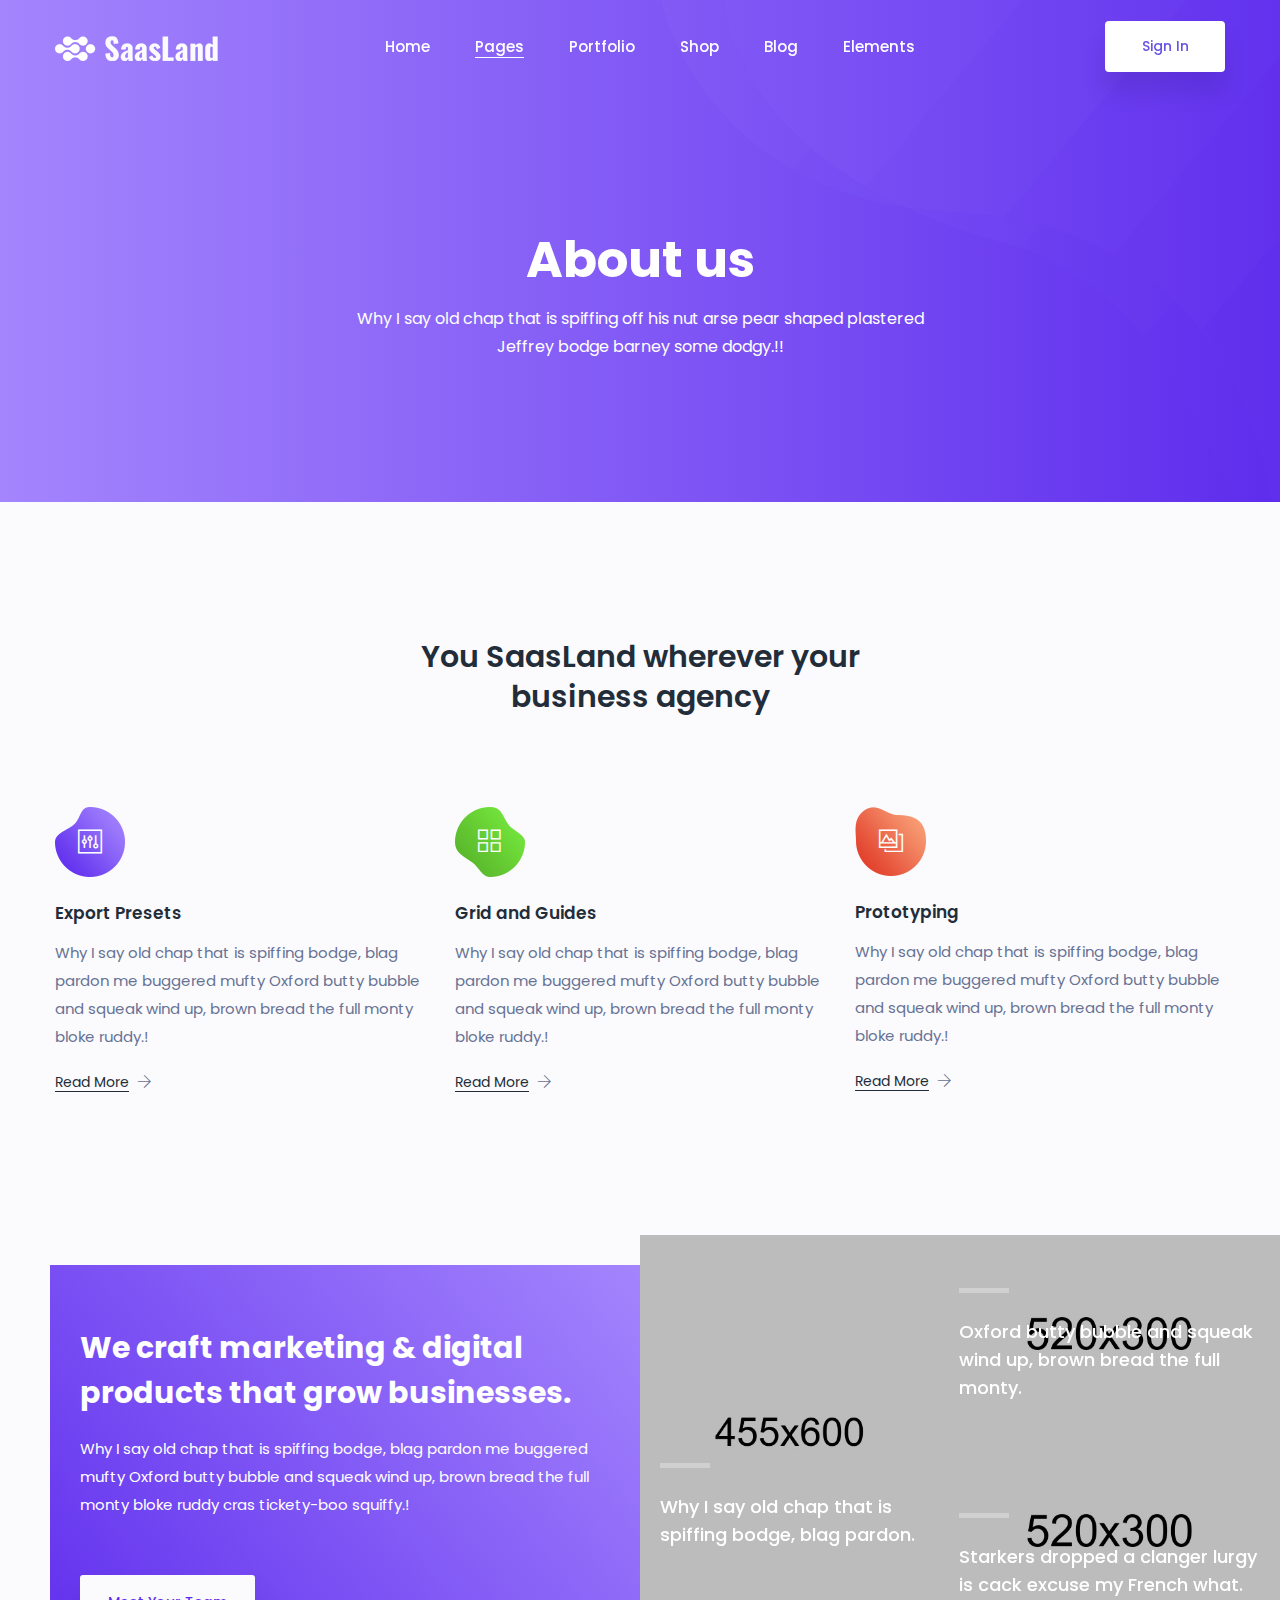
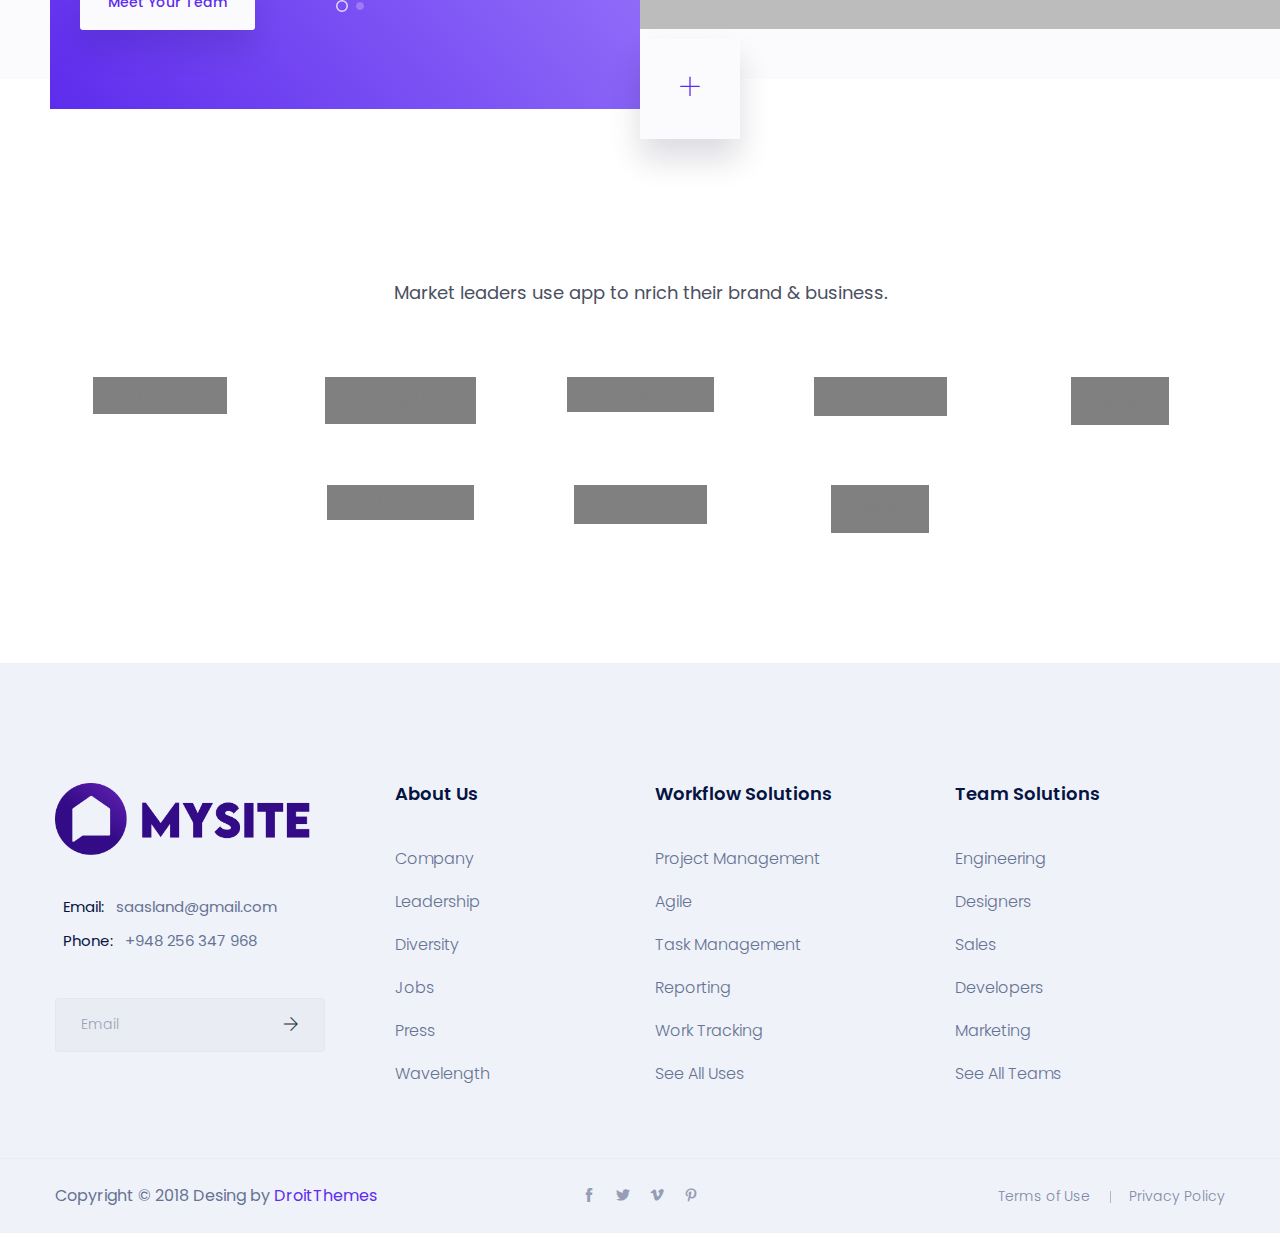
==== about.html @ 1654a7b7 "first commit" ====
<!doctype html>
<html lang="en">

<head>
    <!-- Required meta tags -->
    <meta charset="utf-8">
    <meta name="viewport" content="width=device-width, initial-scale=1, shrink-to-fit=no">
    <link rel="shortcut icon" href="img/favicon.png" type="image/x-icon">
    <title>Saasland</title>
    <!-- Bootstrap CSS -->
    <link rel="stylesheet" href="css/bootstrap.min.css">
    <!--icon font css-->
    <link rel="stylesheet" href="vendors/themify-icon/themify-icons.css">
    <link rel="stylesheet" href="vendors/font-awesome/css/all.css">
    <link rel="stylesheet" href="vendors/flaticon/flaticon.css">
    <link rel="stylesheet" href="vendors/animation/animate.css">
    <link rel="stylesheet" href="vendors/owl-carousel/assets/owl.carousel.min.css">
    <link rel="stylesheet" href="vendors/animation/animate.css">
    <link rel="stylesheet" href="vendors/magnify-pop/magnific-popup.css">
    <link rel="stylesheet" href="vendors/elagent/style.css">
    <link rel="stylesheet" href="vendors/scroll/jquery.mCustomScrollbar.min.css">
    <link rel="stylesheet" href="css/style.css">
    <link rel="stylesheet" href="css/responsive.css">
</head>

<body>
    <div id="preloader">
        <div id="ctn-preloader" class="ctn-preloader">
            <div class="animation-preloader">
                <div class="spinner"></div>
                <div class="txt-loading">
                    <span data-text-preloader="S" class="letters-loading">
                        S
                    </span>
                    <span data-text-preloader="A" class="letters-loading">
                        A
                    </span>
                    <span data-text-preloader="A" class="letters-loading">
                        A
                    </span>
                    <span data-text-preloader="S" class="letters-loading">
                        S
                    </span>
                    <span data-text-preloader="L" class="letters-loading">
                        L
                    </span>
                    <span data-text-preloader="A" class="letters-loading">
                        A
                    </span>
                    <span data-text-preloader="N" class="letters-loading">
                        N
                    </span>
                    <span data-text-preloader="D" class="letters-loading">
                        D
                    </span>
                </div>
                <p class="text-center">Loading</p>
            </div>
            <div class="loader">
                <div class="row">
                    <div class="col-3 loader-section section-left">
                        <div class="bg"></div>
                    </div>
                    <div class="col-3 loader-section section-left">
                        <div class="bg"></div>
                    </div>
                    <div class="col-3 loader-section section-right">
                        <div class="bg"></div>
                    </div>
                    <div class="col-3 loader-section section-right">
                        <div class="bg"></div>
                    </div>
                </div>
            </div>
        </div>
    </div>
    <div class="body_wrapper">
        <header class="header_area">
            <nav class="navbar navbar-expand-lg menu_one menu_four">
                <div class="container">
                    <a class="navbar-brand sticky_logo" href="#"><img src="img/logo2.png" srcset="img/logo2x-2.png 2x"
                            alt="logo"><img src="img/logo.png" srcset="img/logo2x.png 2x" alt=""></a>
                    <button class="navbar-toggler collapsed" type="button" data-toggle="collapse"
                        data-target="#navbarSupportedContent" aria-controls="navbarSupportedContent"
                        aria-expanded="false" aria-label="Toggle navigation">
                        <span class="menu_toggle">
                            <span class="hamburger">
                                <span></span>
                                <span></span>
                                <span></span>
                            </span>
                            <span class="hamburger-cross">
                                <span></span>
                                <span></span>
                            </span>
                        </span>
                    </button>

                    <div class="collapse navbar-collapse justify-content-between" id="navbarSupportedContent">
                        <ul class="navbar-nav menu w_menu ml-auto mr-auto">
                            <li class="nav-item dropdown submenu mega_menu mega_menu_two">
                                <a class="nav-link dropdown-toggle" href="#" role="button" data-toggle="dropdown"
                                    aria-haspopup="true" aria-expanded="false">
                                    Home
                                </a>
                                <div class="mega_menu_inner">
                                    <ul class="dropdown-menu">
                                        <li class="nav-item">
                                            <ul class="dropdown-menu scroll">
                                                <li class="nav-item">
                                                    <a href="home-chat.html" class="item">
                                                        <span class="img">
                                                            <span class="rebon_tap">New</span>
                                                            <img src="img/mega-menu-img/home-chat.jpg"
                                                                alt="Prototyping Tool">
                                                        </span>
                                                        <span class="text">
                                                            Home Chat
                                                        </span>
                                                    </a>
                                                </li>
                                                <li class="nav-item">
                                                    <a href="home-tracking.html" class="item">
                                                        <span class="img">
                                                            <span class="rebon_tap">New</span>
                                                            <img src="img/mega-menu-img/home-track.jpg"
                                                                alt="Prototyping Tool">
                                                        </span>
                                                        <span class="text">
                                                            Home Tracking
                                                        </span>
                                                    </a>
                                                </li>
                                                <li class="nav-item">
                                                    <a href="home-event.html" class="item">
                                                        <span class="img">
                                                            <span class="rebon_tap">New</span>
                                                            <img src="img/mega-menu-img/home-event.jpg"
                                                                alt="Prototyping Tool">
                                                        </span>
                                                        <span class="text">
                                                            Home Event
                                                        </span>
                                                    </a>
                                                </li>
                                                <li class="nav-item">
                                                    <a href="home-security.html" class="item">
                                                        <span class="img">
                                                            <span class="rebon_tap">New</span>
                                                            <img src="img/mega-menu-img/home-security.jpg"
                                                                alt="Prototyping Tool">
                                                        </span>
                                                        <span class="text">
                                                            Home Security
                                                        </span>
                                                    </a>
                                                </li>
                                                <li class="nav-item">
                                                    <a href="home-split.html" class="item">
                                                        <span class="img">
                                                            <img src="img/mega-menu-img/home7.jpg"
                                                                alt="Prototyping Tool">
                                                        </span>
                                                        <span class="text">
                                                            Home Split
                                                        </span>
                                                    </a>
                                                </li>
                                                <li class="nav-item">
                                                    <a href="home-support.html" class="item">
                                                        <span class="img">
                                                            <img src="img/mega-menu-img/support.jpg"
                                                                alt="Prototyping Tool">
                                                        </span>
                                                        <span class="text">
                                                            Support
                                                        </span>
                                                    </a>
                                                </li>
                                                <li class="nav-item">
                                                    <a href="home-color.html" class="item">
                                                        <span class="img">
                                                            <img src="img/mega-menu-img/home-animation.jpg"
                                                                alt="Prototyping Tool">
                                                        </span>
                                                        <span class="text">
                                                            Scroll Animation
                                                        </span>
                                                    </a>
                                                </li>
                                                <li class="nav-item">
                                                    <a href="home-erp.html" class="item">
                                                        <span class="img">
                                                            <img src="img/mega-menu-img/analytices.jpg"
                                                                alt="Prototyping Tool">
                                                        </span>
                                                        <span class="text">
                                                            Analytices
                                                        </span>
                                                    </a>
                                                </li>
                                                <li class="nav-item">
                                                    <a href="home-hosting.html" class="item">
                                                        <span class="img">
                                                            <img src="img/mega-menu-img/hosting.jpg"
                                                                alt="Prototyping Tool">
                                                        </span>
                                                        <span class="text">
                                                            Hosting
                                                        </span>
                                                    </a>
                                                </li>
                                                <li class="nav-item">
                                                    <a href="home-pos.html" class="item">
                                                        <span class="img">
                                                            <img src="img/mega-menu-img/pos.jpg" alt="Prototyping Tool">
                                                        </span>
                                                        <span class="text">
                                                            POS
                                                        </span>
                                                    </a>
                                                </li>
                                                <li class="nav-item">
                                                    <a href="home-erp.html" class="item">
                                                        <span class="img">
                                                            <img src="img/mega-menu-img/erp.jpg" alt="Prototyping Tool">
                                                        </span>
                                                        <span class="text">
                                                            ERP
                                                        </span>
                                                    </a>
                                                </li>
                                                <li class="nav-item">
                                                    <a href="home-prototype-two.html" class="item">
                                                        <span class="img">
                                                            <img src="img/mega-menu-img/Prototyping_Tool.jpg"
                                                                alt="Prototyping Tool">
                                                        </span>
                                                        <span class="text">
                                                            Prototyping Tool
                                                        </span>
                                                    </a>
                                                </li>
                                                <li class="nav-item">
                                                    <a href="home-payment-processing.html" class="item">
                                                        <span class="img">
                                                            <img src="img/mega-menu-img/home16.jpg">
                                                        </span>
                                                        <span class="text">
                                                            Payment Processing
                                                        </span>
                                                    </a>
                                                </li>
                                                <li class="nav-item">
                                                    <a href="home-mail.html" class="item">
                                                        <span class="img">
                                                            <img src="img/mega-menu-img/home9.jpg">
                                                        </span>
                                                        <span class="text">
                                                            Email Client
                                                        </span>
                                                    </a>
                                                </li>
                                                <li class="nav-item">
                                                    <a href="home-startup.html" class="item">
                                                        <span class="img">
                                                            <img src="img/mega-menu-img/home15.jpg">
                                                        </span>
                                                        <span class="text">
                                                            Startup
                                                        </span>
                                                    </a>
                                                </li>
                                                <li class="nav-item">
                                                    <a href="home-saas.html" class="item">
                                                        <span class="img">
                                                            <img src="img/mega-menu-img/home17.jpg" alt="Classic Saas">
                                                        </span>
                                                        <span class="text">
                                                            Classic Saas
                                                        </span>
                                                    </a>
                                                </li>
                                                <li class="nav-item">
                                                    <a href="home-software-dark.html" class="item">
                                                        <span class="img">
                                                            <img src="img/mega-menu-img/home13.jpg"
                                                                alt="Software (Dark)">
                                                        </span>
                                                        <span class="text">
                                                            Software (Dark)
                                                        </span>
                                                    </a>
                                                </li>
                                                <li class="nav-item">
                                                    <a href="home-app-showcase.html" class="item">
                                                        <span class="img">
                                                            <img src="img/mega-menu-img/home14.jpg" alt="App Showcase">
                                                        </span>
                                                        <span class="text">
                                                            App Showcase
                                                        </span>
                                                    </a></li>
                                                <li class="nav-item">
                                                    <a href="home-digital-marketing.html" class="item">
                                                        <span class="img">
                                                            <img src="img/mega-menu-img/home11.jpg"
                                                                alt="Digital Marketing">
                                                        </span>
                                                        <span class="text">
                                                            Digital Marketing
                                                        </span>
                                                    </a>
                                                </li>
                                                <li class="nav-item">
                                                    <a href="home-cloud.html" class="item">
                                                        <span class="img">
                                                            <img src="img/mega-menu-img/home12.jpg"
                                                                alt="Cloud Based Saas">
                                                        </span>
                                                        <span class="text">
                                                            Cloud Based Saas
                                                        </span>
                                                    </a>
                                                </li>
                                                <li class="nav-item">
                                                    <a href="home-hr-management.html" class="item">
                                                        <span class="img">
                                                            <img src="img/mega-menu-img/home4.jpg" alt="HR Management">
                                                        </span>
                                                        <span class="text">
                                                            HR Management
                                                        </span>
                                                    </a>
                                                </li>
                                                <li class="nav-item">
                                                    <a href="home-marketing-two.html" class="item">
                                                        <span class="img">
                                                            <img src="img/mega-menu-img/home3.jpg" alt="CRM Software">
                                                        </span>
                                                        <span class="text">
                                                            CRM Software
                                                        </span>
                                                    </a>
                                                </li>
                                                <li class="nav-item">
                                                    <a href="home-payment-style2.html" class="item">
                                                        <span class="img">
                                                            <img src="img/mega-menu-img/home1.jpg"
                                                                alt="Accounts &amp; Billing">
                                                        </span>
                                                        <span class="text">
                                                            Accounts &amp; Billing
                                                        </span>
                                                    </a>
                                                </li>
                                                <li class="nav-item">
                                                    <a href="home-digital-marketing-two.html" class="item">
                                                        <span class="img">
                                                            <img src="img/mega-menu-img/home5.jpg" alt="Digital Agency">
                                                        </span>
                                                        <span class="text">
                                                            Digital Agency
                                                        </span>
                                                    </a>
                                                </li>
                                                <li class="nav-item">
                                                    <a href="home-project-management.html" class="item">
                                                        <span class="img">
                                                            <img src="img/mega-menu-img/home8.jpg"
                                                                alt="Project Management">
                                                        </span>
                                                        <span class="text">
                                                            Project Management
                                                        </span>
                                                    </a>
                                                </li>
                                                <li class="nav-item">
                                                    <a href="home-saas-two.html" class="item">
                                                        <span class="img">
                                                            <img src="img/mega-menu-img/saas2-slider.png"
                                                                alt="Saas 02 (Slider)">
                                                        </span>
                                                        <span class="text">
                                                            Saas 02 (Slider)
                                                        </span>
                                                    </a>
                                                </li>
                                                <li class="nav-item">
                                                    <a href="home-company.html" class="item">
                                                        <span class="img">
                                                            <img src="img/mega-menu-img/home2.jpg" alt="home2">
                                                        </span>
                                                        <span class="text">
                                                            Company
                                                        </span>
                                                    </a>
                                                </li>
                                            </ul>
                                        </li>
                                    </ul>
                                </div>
                            </li>
                            <li class="dropdown submenu nav-item active"><a title="Pages"
                                    class="dropdown-toggle nav-link" data-toggle="dropdown" role="button"
                                    aria-haspopup="true" aria-expanded="false" href="#">Pages</a>
                                <ul role="menu" class=" dropdown-menu">
                                    <li class="dropdown submenu nav-item"><a title="Service"
                                            class="dropdown-toggle nav-link" data-toggle="dropdown" role="button"
                                            aria-haspopup="true" aria-expanded="false" href="#">Service <span
                                                class="arrow_carrot-right"></span> </a>
                                        <ul class=" dropdown-menu">
                                            <li class="nav-item"><a title="Service 01" class="nav-link"
                                                    href="service-1.html">Service 01</a></li>
                                            <li class="nav-item"><a title="Service 02" class="nav-link"
                                                    href="service-2.html">Service 02</a></li>
                                            <li class="nav-item"><a title="Service 03" class="nav-link"
                                                    href="service-3.html">Service 03</a></li>
                                            <li class="nav-item"><a title="Service Details" class="nav-link"
                                                    href="service-details.html">Service Details</a></li>
                                        </ul>
                                    </li>

                                    <li class="dropdown submenu nav-item"><a title="Career"
                                            class="dropdown-toggle nav-link" data-toggle="dropdown" role="button"
                                            aria-haspopup="true" aria-expanded="false" href="#">Career <span
                                                class="arrow_carrot-right"></span> </a>
                                        <ul class=" dropdown-menu">
                                            <li class="nav-item"><a title="Job Listing" class="nav-link"
                                                    href="job-listing.html">Job Listing</a></li>
                                            <li class="nav-item"><a title="Job Details" class="nav-link"
                                                    href="job-details.html">Job Details</a></li>
                                            <li class="nav-item"><a title="Apply Job" class="nav-link"
                                                    href="job-apply.html">Apply Job</a></li>
                                        </ul>
                                    </li>

                                    <li class="nav-item active"><a title="About" class="nav-link"
                                            href="about.html">About</a></li>

                                    <li class="nav-item"><a title="Process" class="nav-link"
                                            href="process.html">Process</a></li>


                                    <li class="nav-item"><a title="Pricing" class="nav-link"
                                            href="price.html">Pricing</a></li>

                                    <li class="dropdown submenu nav-item"><a title="Case Study"
                                            class="dropdown-toggle nav-link" data-toggle="dropdown" role="button"
                                            aria-haspopup="true" aria-expanded="false" href="#">Case Study<span
                                                class="arrow_carrot-right"></span> </a>
                                        <ul class=" dropdown-menu">
                                            <li class="nav-item"><a title="Case Study" class="nav-link"
                                                    href="case-study.html">Case Study</a></li>
                                            <li class="nav-item"><a title="Case study Details" class="nav-link"
                                                    href="case-study-details.html">Case Study Details</a></li>
                                        </ul>
                                    </li>

                                    <li class="nav-item"><a title="Team" class="nav-link" href="team.html">Team</a></li>

                                    <li class="dropdown submenu nav-item"><a title="Sign Up"
                                            class="dropdown-toggle nav-link" data-toggle="dropdown" role="button"
                                            aria-haspopup="true" aria-expanded="false" href="#">Sign Up <span
                                                class="arrow_carrot-right"></span> </a>
                                        <ul class=" dropdown-menu">
                                            <li class="nav-item"><a title="Sign Up 01" class="nav-link"
                                                    href="sign-up-1.html">Sign Up 01</a></li>
                                            <li class="nav-item"><a title="Sign Up 02" class="nav-link"
                                                    href="sign-up-2.html">Sign Up 02</a></li>

                                        </ul>
                                    </li>

                                    <li class="dropdown submenu nav-item"><a title="Login"
                                            class="dropdown-toggle nav-link" data-toggle="dropdown" role="button"
                                            aria-haspopup="true" aria-expanded="false" href="#">Login<span
                                                class="arrow_carrot-right"></span> </a>
                                        <ul class=" dropdown-menu">
                                            <li class="nav-item"><a title="Login 01" class="nav-link"
                                                    href="login.html">Login 01</a></li>
                                            <li class="nav-item"><a title="Login 02" class="nav-link"
                                                    href="login-two.html">Login 02</a></li>
                                        </ul>
                                    </li>
                                    <li class="nav-item"><a title="FAQ" class="nav-link" href="faq.html">FAQ</a></li>

                                    <li class="dropdown submenu nav-item"><a title="Contact"
                                            class="dropdown-toggle nav-link" data-toggle="dropdown" role="button"
                                            aria-haspopup="true" aria-expanded="false" href="#">Contact <span
                                                class="arrow_carrot-right"></span> </a>
                                        <ul role="menu" class="dropdown-menu">
                                            <li class="nav-item"><a title="Contact 01" class="nav-link"
                                                    href="contact-1.html">Contact 01</a></li>
                                            <li class="nav-item"><a title="Contact  02" class="nav-link"
                                                    href="contact-2.html">Contact 02</a></li>
                                        </ul>
                                    </li>

                                    <li class="nav-item"><a title="Thank You" class="nav-link" href="thanks.html">Thank
                                            You</a></li>
                                    <li class="nav-item"><a title="Coming Soon" class="nav-link"
                                            href="coming-soon.html">Coming Soon</a></li>

                                    <li class="dropdown submenu nav-item"><a title="404"
                                            class="dropdown-toggle nav-link" data-toggle="dropdown" role="button"
                                            aria-haspopup="true" aria-expanded="false" href="#">404<span
                                                class="arrow_carrot-right"></span> </a>
                                        <ul class=" dropdown-menu">
                                            <li class="nav-item"><a title="404 01" class="nav-link" href="404.html">404
                                                    01</a></li>
                                            <li class="nav-item"><a title="404 02" class="nav-link"
                                                    href="404-two.html">404 02</a></li>
                                        </ul>
                                    </li>
                                </ul>
                            </li>
                            <li class="nav-item dropdown submenu mega_menu">
                                <a class="nav-link dropdown-toggle" href="#" role="button" data-toggle="dropdown"
                                    aria-haspopup="true" aria-expanded="false">
                                    Portfolio
                                </a>
                                <div class="mega_menu_inner">
                                    <ul class="dropdown-menu">
                                        <li class="nav-item">
                                            <a href="index.html" class="nav-link">Portfolio Grid</a>
                                            <ul class="dropdown-menu">
                                                <li class="nav-item"><a href="portfolio-grid-2col.html"
                                                        class="nav-link">Style 1 (2 columns)</a></li>
                                                <li class="nav-item"><a href="portfolio-grid-3columns.html"
                                                        class="nav-link">Style 1 (3 columns)</a></li>
                                                <li class="nav-item"><a href="portfolio-grid-4columns.html"
                                                        class="nav-link">Style 1 (4 columns)</a></li>
                                                <li class="nav-item"><a href="portfolio-grid-2col-2.html"
                                                        class="nav-link">Style 2 (2 columns)</a></li>
                                                <li class="nav-item"><a href="portfolio-grid-2col-3.html"
                                                        class="nav-link">Style 2 (3 columns)</a></li>
                                                <li class="nav-item"><a href="portfolio-grid-2col-4.html"
                                                        class="nav-link">Style 2 (4 columns)</a></li>
                                            </ul>
                                        </li>
                                        <li class="nav-item">
                                            <a href="index.html" class="nav-link">Portfolio Fluid</a>
                                            <ul class="dropdown-menu">
                                                <li class="nav-item"><a href="portfolio-fullwidth-3columns.html"
                                                        class="nav-link">Style 1 (3 columns)</a></li>
                                                <li class="nav-item"><a href="portfolio-fullwidth-4columns.html"
                                                        class="nav-link">Style 1 (4 columns)</a></li>
                                                <li class="nav-item"><a href="portfolio-grid-fullwidth1.html"
                                                        class="nav-link">Style 2 (3 columns)</a></li>
                                                <li class="nav-item"><a href="portfolio-grid-fullwidth2.html"
                                                        class="nav-link">Style 2 (4 columns)</a></li>
                                            </ul>
                                        </li>
                                        <li class="nav-item">
                                            <a href="index.html" class="nav-link">Portfolio Masonry</a>
                                            <ul class="dropdown-menu">
                                                <li class="nav-item"><a href="portfolio-mas-2col.html"
                                                        class="nav-link">Style 1 (2 columns)</a></li>
                                                <li class="nav-item"><a href="portfolio-mas-3col.html"
                                                        class="nav-link">Style 1 (3 columns)</a></li>
                                                <li class="nav-item"><a href="portfolio-mas-4col.html"
                                                        class="nav-link">Style 1 (4 columns)</a></li>
                                                <li class="nav-item"><a href="portfolio-mas-3col-2.html"
                                                        class="nav-link">Style 2 (3 columns)</a></li>
                                                <li class="nav-item"><a href="portfolio-mas-4col-2.html"
                                                        class="nav-link">Style 2 (4 columns)</a></li>
                                            </ul>
                                        </li>
                                        <li class="nav-item">
                                            <a href="index.html" class="nav-link">Project details</a>
                                            <ul class="dropdown-menu">
                                                <li class="nav-item"><a href="portfolio-details-1.html"
                                                        class="nav-link">Style 1</a></li>
                                                <li class="nav-item"><a href="portfolio-details-2.html"
                                                        class="nav-link">Style 2</a></li>
                                                <li class="nav-item"><a href="portfolio-details-3.html"
                                                        class="nav-link">Style 3</a></li>
                                            </ul>
                                        </li>
                                    </ul>
                                </div>
                            </li>
                            <li class="nav-item dropdown submenu">
                                <a class="nav-link dropdown-toggle" href="#" role="button" data-toggle="dropdown"
                                    aria-haspopup="true" aria-expanded="false">
                                    Shop
                                </a>
                                <ul class="dropdown-menu">
                                    <li class="nav-item"><a href="shop-grid.html" class="nav-link">Shop Grid</a></li>
                                    <li class="nav-item"><a href="shop-grid-left-sidebar.html" class="nav-link">Shop
                                            Grid Sidebar</a></li>
                                    <li class="nav-item"><a href="shop-list.html" class="nav-link">Shop list</a></li>
                                    <li class="nav-item"><a href="product-details-1.html" class="nav-link">Product
                                            detail</a></li>
                                    <li class="nav-item"><a href="shoping-cart.html" class="nav-link">Shopping cart</a>
                                    </li>
                                    <li class="nav-item"><a href="checkout.html" class="nav-link">Checkout</a></li>
                                    <li class="nav-item"><a href="wishlist.html" class="nav-link">Wishlist</a></li>
                                </ul>
                            </li>
                            <li class="nav-item dropdown submenu">
                                <a class="nav-link dropdown-toggle" href="#" role="button" data-toggle="dropdown"
                                    aria-haspopup="true" aria-expanded="false">
                                    Blog
                                </a>
                                <ul class="dropdown-menu">
                                    <li class="nav-item"><a href="blog-grid.html" class="nav-link">Blog Grid</a></li>
                                    <li class="nav-item"><a href="blog-grid-two.html" class="nav-link">Blog Grid Two</a>
                                    </li>
                                    <li class="nav-item"><a href="blog-list.html" class="nav-link">Blog List</a></li>
                                    <li class="nav-item"><a href="blog-right-sidebar.html" class="nav-link">Blog Right
                                            Sidebar</a></li>
                                    <li class="nav-item"><a href="blog-masonry.html" class="nav-link">Blog Masonry</a>
                                    </li>
                                    <li class="nav-item"><a href="blog-masonry-two.html" class="nav-link">Blog Masonry
                                            Two</a></li>
                                    <li class="nav-item"><a href="blog-masonry-sidebar.html" class="nav-link">Blog
                                            Masonry Sidebar</a></li>
                                    <li class="nav-item"><a href="blog-masonry-sidebar-two.html" class="nav-link">Blog
                                            Masonry Sidebar Two</a></li>
                                    <li class="nav-item"><a href="blog-single.html" class="nav-link">Blog Single</a>
                                    </li>
                                    <li class="nav-item"><a href="blog-single-two.html" class="nav-link">Blog Single
                                            Two</a></li>
                                </ul>
                            </li>
                            <li class="nav-item dropdown submenu mega_menu">
                                <a class="nav-link dropdown-toggle" href="#" role="button" data-toggle="dropdown"
                                    aria-haspopup="true" aria-expanded="false">
                                    Elements
                                </a>
                                <div class="mega_menu_inner">
                                    <ul class="dropdown-menu">
                                        <li class="nav-item">
                                            <a class="nav-link">Elements 01</a>
                                            <ul class="dropdown-menu">
                                                <li class="nav-item"><a href="Accordion.html"
                                                        class="nav-link">Accordions</a></li>
                                                <li class="nav-item"><a href="button.html" class="nav-link">Buttons</a>
                                                </li>
                                                <li class="nav-item"><a href="team.html" class="nav-link">Team</a></li>
                                                <li class="nav-item"><a href="integration.html"
                                                        class="nav-link">Integration</a></li>
                                                <li class="nav-item"><a href="client.html" class="nav-link">Clients</a>
                                                </li>
                                                <li class="nav-item"><a href="subscribe.html"
                                                        class="nav-link">Subscribe</a></li>
                                                <li class="nav-item"><a href="call-to-action.html" class="nav-link">Call
                                                        to Action</a></li>
                                                <li class="nav-item"><a href="tab.html" class="nav-link">Tab</a></li>
                                            </ul>
                                        </li>

                                        <li class="nav-item">
                                            <a class="nav-link">Elements 02</a>
                                            <ul class="dropdown-menu">
                                                <li class="nav-item"><a href="testimonial.html"
                                                        class="nav-link">Testimonials</a></li>
                                                <li class="nav-item"><a href="video.html" class="nav-link">Video</a>
                                                </li>
                                                <li class="nav-item"><a href="carosuel.html"
                                                        class="nav-link">Carosuel</a></li>
                                                <li class="nav-item"><a href="google-map.html" class="nav-link">Google
                                                        Map</a></li>
                                                <li class="nav-item"><a href="contact-form.html"
                                                        class="nav-link">Contact Form</a></li>
                                                <li class="nav-item"><a href="process.html" class="nav-link">Process</a>
                                                </li>
                                                <li class="nav-item"><a href="getapp.html" class="nav-link">Get App</a>
                                                </li>
                                            </ul>
                                        </li>
                                        <li class="nav-item">
                                            <a class="nav-link">Elements 03</a>
                                            <ul class="dropdown-menu">
                                                <li class="nav-item"><a href="heading.html" class="nav-link">Heading</a>
                                                </li>
                                                <li class="nav-item"><a href="blockquote.html"
                                                        class="nav-link">Blockquote</a></li>
                                                <li class="nav-item"><a href="price.html" class="nav-link">Pricing
                                                        Table</a></li>
                                                <li class="nav-item"><a href="fun-fact.html" class="nav-link">Fun
                                                        Fact</a></li>
                                                <li class="nav-item"><a href="coming-soon.html"
                                                        class="nav-link">Countdown Timer</a></li>
                                                <li class="nav-item"><a href="pagination.html"
                                                        class="nav-link">Pagination</a></li>
                                                <li class="nav-item"><a href="heading-style.html"
                                                        class="nav-link">Heading Elements</a></li>
                                                <li class="nav-item"><a href="alart.html" class="nav-link">Alart</a>
                                                </li>
                                            </ul>
                                        </li>
                                        <li class="nav-item">
                                            <a class="nav-link">
                                                Headers
                                            </a>
                                            <ul class="dropdown-menu">
                                                <li class="nav-item"><a href="header-dark.html" class="nav-link">Header
                                                        Dark</a></li>
                                                <li class="nav-item"><a href="header-style2.html"
                                                        class="nav-link">Header Style 2</a></li>
                                                <li class="nav-item"><a href="header-style3.html"
                                                        class="nav-link">Header Style 3</a></li>
                                                <li class="nav-item"><a href="header-style4.html"
                                                        class="nav-link">Header Style 4</a></li>
                                                <li class="nav-item"><a href="header-style5.html"
                                                        class="nav-link">Header Style 5</a></li>
                                                <li class="nav-item"><a href="header-style6.html"
                                                        class="nav-link">Header Style 6</a></li>
                                                <li class="nav-item"><a href="header-style7.html"
                                                        class="nav-link">Header Style 7</a></li>
                                                <li class="nav-item"><a href="header-style8.html"
                                                        class="nav-link">Header Style 8</a></li>
                                            </ul>
                                        </li>
                                    </ul>
                                </div>
                            </li>
                        </ul>
                        <a class="btn_get btn_hover hidden-sm hidden-xs" href="#get-app">Sign In</a>
                    </div>
                </div>
            </nav>
        </header>

        <section class="breadcrumb_area">
            <img class="breadcrumb_shap" src="img/breadcrumb/banner_bg.png" alt="">
            <div class="container">
                <div class="breadcrumb_content text-center">
                    <h1 class="f_p f_700 f_size_50 w_color l_height50 mb_20">About us</h1>
                    <p class="f_400 w_color f_size_16 l_height26">Why I say old chap that is spiffing off his nut arse
                        pear shaped plastered<br> Jeffrey bodge barney some dodgy.!!</p>
                </div>
            </div>
        </section>
        <section class="agency_service_area bg_color">
            <div class="container">
                <h2 class="f_size_30 f_600 t_color3 l_height40 text-center mb_90">You SaasLand wherever your<br>
                    business agency</h2>
                <div class="row mb_30">
                    <div class="col-lg-4 col-sm-6">
                        <div class="p_service_item agency_service_item pr_70">
                            <div class="icon">
                                <img src="img/home4/icon_shape1.png" alt="">
                                <i class="ti-panel"></i>
                            </div>
                            <h5 class="f_600 f_p t_color3">Export Presets</h5>
                            <p>Why I say old chap that is spiffing bodge, blag pardon me buggered mufty Oxford butty
                                bubble and squeak wind up, brown bread the full monty bloke ruddy.!</p>
                            <p class="mb-0"><a href="#">Read More</a><i class="ti-arrow-right"></i></p>
                        </div>
                    </div>
                    <div class="col-lg-4 col-sm-6">
                        <div class="p_service_item agency_service_item pl_20 pr_70">
                            <div class="icon">
                                <img src="img/home4/icon_shape2.png" alt="">
                                <i class="ti-layout-grid2"></i>
                            </div>
                            <h5 class="f_600 f_p t_color3">Grid and Guides</h5>
                            <p>Why I say old chap that is spiffing bodge, blag pardon me buggered mufty Oxford butty
                                bubble and squeak wind up, brown bread the full monty bloke ruddy.!</p>
                            <p class="mb-0"><a href="#">Read More</a><i class="ti-arrow-right"></i></p>
                        </div>
                    </div>
                    <div class="col-lg-4 col-sm-6">
                        <div class="p_service_item agency_service_item pl_20 pr_70">
                            <div class="icon">
                                <img src="img/home4/icon_shape3.png" alt="">
                                <i class="ti-gallery"></i>
                            </div>
                            <h5 class="f_600 f_p t_color3">Prototyping</h5>
                            <p>Why I say old chap that is spiffing bodge, blag pardon me buggered mufty Oxford butty
                                bubble and squeak wind up, brown bread the full monty bloke ruddy.!</p>
                            <p class="mb-0"><a href="#">Read More</a><i class="ti-arrow-right"></i></p>
                        </div>
                    </div>
                </div>
            </div>
        </section>
        <section class="agency_about_area d-flex bg_color">
            <div class="col-lg-6 about_content_left ">
                <div class="about_content mb_30">
                    <h2 class="f_size_30 f_700 l_height45 mb_20">We craft marketing & digital products that grow
                        businesses.</h2>
                    <p class="f_size_15 f_400">Why I say old chap that is spiffing bodge, blag pardon me buggered mufty
                        Oxford butty bubble and squeak wind up, brown bread the full monty bloke ruddy cras tickety-boo
                        squiffy.!</p>
                    <a href="#" class="about_btn btn_hover mt_40">Meet Your Team</a>
                </div>
            </div>
            <div class="col-lg-6 about_img">
                <a href="#" class="pluse_icon"><i class="ti-plus"></i></a>
                <div class="about_img_slider owl-carousel">
                    <div class="item">
                        <div class="about_item w45">
                            <img src="img/home4/team1.jpg" alt="">
                            <div class="about_text">
                                <span class="br"></span>
                                <h5 class="f_size_18 l_height28 mb-0">Why I say old chap that is spiffing bodge, blag
                                    pardon.</h5>
                            </div>
                        </div>
                        <div class="about_item w55">
                            <img src="img/home4/team2.jpg" alt="">
                            <div class="about_text text_two">
                                <span class="br"></span>
                                <h5 class="f_size_18 l_height28 mb-0">Oxford butty bubble and squeak wind up, brown
                                    bread the full monty.</h5>
                            </div>
                        </div>
                        <div class="about_item w55">
                            <img src="img/home4/team2.jpg" alt="">
                            <div class="about_text text_two">
                                <span class="br"></span>
                                <h5 class="f_size_18 l_height28 mb-0">Starkers dropped a clanger lurgy is cack excuse my
                                    French what.</h5>
                            </div>
                        </div>
                    </div>
                    <div class="item">
                        <div class="about_item w45">
                            <img src="img/home4/team1.jpg" alt="">
                            <div class="about_text">
                                <span class="br"></span>
                                <h5 class="f_size_18 l_height28 mb-0">Why I say old chap that is spiffing bodge, blag
                                    pardon.</h5>
                            </div>
                        </div>
                        <div class="about_item w55">
                            <img src="img/home4/team2.jpg" alt="">
                            <div class="about_text text_two">
                                <span class="br"></span>
                                <h5 class="f_size_18 l_height28 mb-0">Oxford butty bubble and squeak wind up, brown
                                    bread the full monty.</h5>
                            </div>
                        </div>
                        <div class="about_item w55">
                            <img src="img/home4/team2.jpg" alt="">
                            <div class="about_text text_two">
                                <span class="br"></span>
                                <h5 class="f_size_18 l_height28 mb-0">Starkers dropped a clanger lurgy is cack excuse my
                                    French what.</h5>
                            </div>
                        </div>
                    </div>
                </div>
            </div>
        </section>

        <section class="partner_logo_area_five">
            <div class="container">
                <h4 class="f_size_18 f_400 f_p text-center l_height28 mb_70">Market leaders use app to nrich their brand
                    & business.</h4>
                <div class="row partner_info">
                    <div class="logo_item">
                        <a href="#"><img src="img/home3/logo_01.png" alt=""></a>
                    </div>
                    <div class="logo_item">
                        <a href="#"><img src="img/home3/logo_02.png" alt=""></a>
                    </div>
                    <div class="logo_item">
                        <a href="#"><img src="img/home3/logo_03.png" alt=""></a>
                    </div>
                    <div class="logo_item">
                        <a href="#"><img src="img/home3/logo_04.png" alt=""></a>
                    </div>
                    <div class="logo_item">
                        <a href="#"><img src="img/home3/logo_05.png" alt=""></a>
                    </div>
                    <div class="logo_item">
                        <a href="#"><img src="img/home3/logo_03.png" alt=""></a>
                    </div>
                    <div class="logo_item">
                        <a href="#"><img src="img/home3/logo_04.png" alt=""></a>
                    </div>
                    <div class="logo_item">
                        <a href="#"><img src="img/home3/logo_05.png" alt=""></a>
                    </div>
                </div>
            </div>
        </section>
        <footer class="footer_area footer_area_four f_bg">
            <div class="footer_top">
                <div class="container">
                    <div class="row">
                        <div class="col-lg-3 col-md-6">
                            <div class="f_widget company_widget">
                                <a href="index.html" class="f-logo"><img src="img/logo.png" srcset="img/logo2x.png 2x"
                                        alt=""></a>
                                <div class="widget-wrap">
                                    <p class="f_400 f_p f_size_15 mb-0 l_height34"><span>Email:</span> <a
                                            href="mailto:saasland@gmail.com" class="f_400">saasland@gmail.com</a></p>
                                    <p class="f_400 f_p f_size_15 mb-0 l_height34"><span>Phone:</span> <a
                                            href="tel:948256347968" class="f_400">+948 256 347 968</a></p>
                                </div>
                                <form action="#" class="f_subscribe mailchimp" method="post">
                                    <input type="text" name="EMAIL" class="form-control memail" placeholder="Email">
                                    <button class="btn btn-submit" type="submit"><i class="ti-arrow-right"></i></button>
                                    <p class="mchimp-errmessage" style="display: none;"></p>
                                    <p class="mchimp-sucmessage" style="display: none;"></p>
                                </form>
                            </div>
                        </div>
                        <div class="col-lg-3 col-md-6">
                            <div class="f_widget about-widget pl_40">
                                <h3 class="f-title f_600 t_color f_size_18 mb_40">About Us</h3>
                                <ul class="list-unstyled f_list">
                                    <li><a href="#">Company</a></li>
                                    <li><a href="#">Leadership</a></li>
                                    <li><a href="#">Diversity</a></li>
                                    <li><a href="#">Jobs</a></li>
                                    <li><a href="#">Press</a></li>
                                    <li><a href="#">Wavelength</a></li>
                                </ul>
                            </div>
                        </div>
                        <div class="col-lg-3 col-md-6">
                            <div class="f_widget about-widget">
                                <h3 class="f-title f_600 t_color f_size_18 mb_40">Workflow Solutions</h3>
                                <ul class="list-unstyled f_list">
                                    <li><a href="#">Project Management</a></li>
                                    <li><a href="#">Agile</a></li>
                                    <li><a href="#">Task Management</a></li>
                                    <li><a href="#">Reporting</a></li>
                                    <li><a href="#">Work Tracking</a></li>
                                    <li><a href="#">See All Uses</a></li>
                                </ul>
                            </div>
                        </div>
                        <div class="col-lg-3 col-md-6">
                            <div class="f_widget about-widget">
                                <h3 class="f-title f_600 t_color f_size_18 mb_40">Team Solutions</h3>
                                <ul class="list-unstyled f_list">
                                    <li><a href="#">Engineering</a></li>
                                    <li><a href="#">Designers</a></li>
                                    <li><a href="#">Sales</a></li>
                                    <li><a href="#">Developers</a></li>
                                    <li><a href="#">Marketing</a></li>
                                    <li><a href="#">See All Teams</a></li>
                                </ul>
                            </div>
                        </div>
                    </div>
                </div>
            </div>
            <div class="footer_bottom">
                <div class="container">
                    <div class="row align-items-center">
                        <div class="col-lg-4 col-md-5 col-sm-6">
                            <p class="mb-0 f_400">Copyright © 2018 Desing by <a href="#">DroitThemes</a></p>
                        </div>
                        <div class="col-lg-4 col-md-3 col-sm-6">
                            <div class="f_social_icon_two text-center">
                                <a href="#"><i class="ti-facebook"></i></a>
                                <a href="#"><i class="ti-twitter-alt"></i></a>
                                <a href="#"><i class="ti-vimeo-alt"></i></a>
                                <a href="#"><i class="ti-pinterest"></i></a>
                            </div>
                        </div>
                        <div class="col-lg-4 col-md-4 col-sm-12">
                            <ul class="list-unstyled f_menu text-right">
                                <li><a href="#">Terms of Use</a></li>
                                <li><a href="#">Privacy Policy</a></li>
                            </ul>
                        </div>
                    </div>
                </div>
            </div>
        </footer>
    </div>
    <!-- Optional JavaScript -->
    <!-- jQuery first, then Popper.js, then Bootstrap JS -->
    <script src="js/jquery-3.2.1.min.js"></script>
    <script src="js/propper.js"></script>
    <script src="js/bootstrap.min.js"></script>
    <script src="vendors/wow/wow.min.js"></script>
    <script src="vendors/sckroller/jquery.parallax-scroll.js"></script>
    <script src="vendors/owl-carousel/owl.carousel.min.js"></script>
    <script src="vendors/imagesloaded/imagesloaded.pkgd.min.js"></script>
    <script src="vendors/isotope/isotope-min.js"></script>
    <script src="vendors/magnify-pop/jquery.magnific-popup.min.js"></script>
    <script src="vendors/scroll/jquery.mCustomScrollbar.concat.min.js"></script>
    <script src="js/plugins.js"></script>
    <script src="vendors/slick/slick.js"></script>
    <script src="js/main.js"></script>
</body>

</html>
---- vendors/themify-icon/themify-icons.css ----
@font-face {
	font-family: 'themify';
	src:url('fonts/themify.eot?-fvbane');
	src:url('fonts/themify.eot?#iefix-fvbane') format('embedded-opentype'),
		url('fonts/themify.woff?-fvbane') format('woff'),
		url('fonts/themify.ttf?-fvbane') format('truetype'),
		url('fonts/themify.svg?-fvbane#themify') format('svg');
	font-weight: normal;
	font-style: normal;
}

[class^="ti-"], [class*=" ti-"] {
	font-family: 'themify';
	speak: none;
	font-style: normal;
	font-weight: normal;
	font-variant: normal;
	text-transform: none;
	line-height: 1;

	/* Better Font Rendering =========== */
	-webkit-font-smoothing: antialiased;
	-moz-osx-font-smoothing: grayscale;
}

.ti-wand:before {
	content: "\e600";
}
.ti-volume:before {
	content: "\e601";
}
.ti-user:before {
	content: "\e602";
}
.ti-unlock:before {
	content: "\e603";
}
.ti-unlink:before {
	content: "\e604";
}
.ti-trash:before {
	content: "\e605";
}
.ti-thought:before {
	content: "\e606";
}
.ti-target:before {
	content: "\e607";
}
.ti-tag:before {
	content: "\e608";
}
.ti-tablet:before {
	content: "\e609";
}
.ti-star:before {
	content: "\e60a";
}
.ti-spray:before {
	content: "\e60b";
}
.ti-signal:before {
	content: "\e60c";
}
.ti-shopping-cart:before {
	content: "\e60d";
}
.ti-shopping-cart-full:before {
	content: "\e60e";
}
.ti-settings:before {
	content: "\e60f";
}
.ti-search:before {
	content: "\e610";
}
.ti-zoom-in:before {
	content: "\e611";
}
.ti-zoom-out:before {
	content: "\e612";
}
.ti-cut:before {
	content: "\e613";
}
.ti-ruler:before {
	content: "\e614";
}
.ti-ruler-pencil:before {
	content: "\e615";
}
.ti-ruler-alt:before {
	content: "\e616";
}
.ti-bookmark:before {
	content: "\e617";
}
.ti-bookmark-alt:before {
	content: "\e618";
}
.ti-reload:before {
	content: "\e619";
}
.ti-plus:before {
	content: "\e61a";
}
.ti-pin:before {
	content: "\e61b";
}
.ti-pencil:before {
	content: "\e61c";
}
.ti-pencil-alt:before {
	content: "\e61d";
}
.ti-paint-roller:before {
	content: "\e61e";
}
.ti-paint-bucket:before {
	content: "\e61f";
}
.ti-na:before {
	content: "\e620";
}
.ti-mobile:before {
	content: "\e621";
}
.ti-minus:before {
	content: "\e622";
}
.ti-medall:before {
	content: "\e623";
}
.ti-medall-alt:before {
	content: "\e624";
}
.ti-marker:before {
	content: "\e625";
}
.ti-marker-alt:before {
	content: "\e626";
}
.ti-arrow-up:before {
	content: "\e627";
}
.ti-arrow-right:before {
	content: "\e628";
}
.ti-arrow-left:before {
	content: "\e629";
}
.ti-arrow-down:before {
	content: "\e62a";
}
.ti-lock:before {
	content: "\e62b";
}
.ti-location-arrow:before {
	content: "\e62c";
}
.ti-link:before {
	content: "\e62d";
}
.ti-layout:before {
	content: "\e62e";
}
.ti-layers:before {
	content: "\e62f";
}
.ti-layers-alt:before {
	content: "\e630";
}
.ti-key:before {
	content: "\e631";
}
.ti-import:before {
	content: "\e632";
}
.ti-image:before {
	content: "\e633";
}
.ti-heart:before {
	content: "\e634";
}
.ti-heart-broken:before {
	content: "\e635";
}
.ti-hand-stop:before {
	content: "\e636";
}
.ti-hand-open:before {
	content: "\e637";
}
.ti-hand-drag:before {
	content: "\e638";
}
.ti-folder:before {
	content: "\e639";
}
.ti-flag:before {
	content: "\e63a";
}
.ti-flag-alt:before {
	content: "\e63b";
}
.ti-flag-alt-2:before {
	content: "\e63c";
}
.ti-eye:before {
	content: "\e63d";
}
.ti-export:before {
	content: "\e63e";
}
.ti-exchange-vertical:before {
	content: "\e63f";
}
.ti-desktop:before {
	content: "\e640";
}
.ti-cup:before {
	content: "\e641";
}
.ti-crown:before {
	content: "\e642";
}
.ti-comments:before {
	content: "\e643";
}
.ti-comment:before {
	content: "\e644";
}
.ti-comment-alt:before {
	content: "\e645";
}
.ti-close:before {
	content: "\e646";
}
.ti-clip:before {
	content: "\e647";
}
.ti-angle-up:before {
	content: "\e648";
}
.ti-angle-right:before {
	content: "\e649";
}
.ti-angle-left:before {
	content: "\e64a";
}
.ti-angle-down:before {
	content: "\e64b";
}
.ti-check:before {
	content: "\e64c";
}
.ti-check-box:before {
	content: "\e64d";
}
.ti-camera:before {
	content: "\e64e";
}
.ti-announcement:before {
	content: "\e64f";
}
.ti-brush:before {
	content: "\e650";
}
.ti-briefcase:before {
	content: "\e651";
}
.ti-bolt:before {
	content: "\e652";
}
.ti-bolt-alt:before {
	content: "\e653";
}
.ti-blackboard:before {
	content: "\e654";
}
.ti-bag:before {
	content: "\e655";
}
.ti-move:before {
	content: "\e656";
}
.ti-arrows-vertical:before {
	content: "\e657";
}
.ti-arrows-horizontal:before {
	content: "\e658";
}
.ti-fullscreen:before {
	content: "\e659";
}
.ti-arrow-top-right:before {
	content: "\e65a";
}
.ti-arrow-top-left:before {
	content: "\e65b";
}
.ti-arrow-circle-up:before {
	content: "\e65c";
}
.ti-arrow-circle-right:before {
	content: "\e65d";
}
.ti-arrow-circle-left:before {
	content: "\e65e";
}
.ti-arrow-circle-down:before {
	content: "\e65f";
}
.ti-angle-double-up:before {
	content: "\e660";
}
.ti-angle-double-right:before {
	content: "\e661";
}
.ti-angle-double-left:before {
	content: "\e662";
}
.ti-angle-double-down:before {
	content: "\e663";
}
.ti-zip:before {
	content: "\e664";
}
.ti-world:before {
	content: "\e665";
}
.ti-wheelchair:before {
	content: "\e666";
}
.ti-view-list:before {
	content: "\e667";
}
.ti-view-list-alt:before {
	content: "\e668";
}
.ti-view-grid:before {
	content: "\e669";
}
.ti-uppercase:before {
	content: "\e66a";
}
.ti-upload:before {
	content: "\e66b";
}
.ti-underline:before {
	content: "\e66c";
}
.ti-truck:before {
	content: "\e66d";
}
.ti-timer:before {
	content: "\e66e";
}
.ti-ticket:before {
	content: "\e66f";
}
.ti-thumb-up:before {
	content: "\e670";
}
.ti-thumb-down:before {
	content: "\e671";
}
.ti-text:before {
	content: "\e672";
}
.ti-stats-up:before {
	content: "\e673";
}
.ti-stats-down:before {
	content: "\e674";
}
.ti-split-v:before {
	content: "\e675";
}
.ti-split-h:before {
	content: "\e676";
}
.ti-smallcap:before {
	content: "\e677";
}
.ti-shine:before {
	content: "\e678";
}
.ti-shift-right:before {
	content: "\e679";
}
.ti-shift-left:before {
	content: "\e67a";
}
.ti-shield:before {
	content: "\e67b";
}
.ti-notepad:before {
	content: "\e67c";
}
.ti-server:before {
	content: "\e67d";
}
.ti-quote-right:before {
	content: "\e67e";
}
.ti-quote-left:before {
	content: "\e67f";
}
.ti-pulse:before {
	content: "\e680";
}
.ti-printer:before {
	content: "\e681";
}
.ti-power-off:before {
	content: "\e682";
}
.ti-plug:before {
	content: "\e683";
}
.ti-pie-chart:before {
	content: "\e684";
}
.ti-paragraph:before {
	content: "\e685";
}
.ti-panel:before {
	content: "\e686";
}
.ti-package:before {
	content: "\e687";
}
.ti-music:before {
	content: "\e688";
}
.ti-music-alt:before {
	content: "\e689";
}
.ti-mouse:before {
	content: "\e68a";
}
.ti-mouse-alt:before {
	content: "\e68b";
}
.ti-money:before {
	content: "\e68c";
}
.ti-microphone:before {
	content: "\e68d";
}
.ti-menu:before {
	content: "\e68e";
}
.ti-menu-alt:before {
	content: "\e68f";
}
.ti-map:before {
	content: "\e690";
}
.ti-map-alt:before {
	content: "\e691";
}
.ti-loop:before {
	content: "\e692";
}
.ti-location-pin:before {
	content: "\e693";
}
.ti-list:before {
	content: "\e694";
}
.ti-light-bulb:before {
	content: "\e695";
}
.ti-Italic:before {
	content: "\e696";
}
.ti-info:before {
	content: "\e697";
}
.ti-infinite:before {
	content: "\e698";
}
.ti-id-badge:before {
	content: "\e699";
}
.ti-hummer:before {
	content: "\e69a";
}
.ti-home:before {
	content: "\e69b";
}
.ti-help:before {
	content: "\e69c";
}
.ti-headphone:before {
	content: "\e69d";
}
.ti-harddrives:before {
	content: "\e69e";
}
.ti-harddrive:before {
	content: "\e69f";
}
.ti-gift:before {
	content: "\e6a0";
}
.ti-game:before {
	content: "\e6a1";
}
.ti-filter:before {
	content: "\e6a2";
}
.ti-files:before {
	content: "\e6a3";
}
.ti-file:before {
	content: "\e6a4";
}
.ti-eraser:before {
	content: "\e6a5";
}
.ti-envelope:before {
	content: "\e6a6";
}
.ti-download:before {
	content: "\e6a7";
}
.ti-direction:before {
	content: "\e6a8";
}
.ti-direction-alt:before {
	content: "\e6a9";
}
.ti-dashboard:before {
	content: "\e6aa";
}
.ti-control-stop:before {
	content: "\e6ab";
}
.ti-control-shuffle:before {
	content: "\e6ac";
}
.ti-control-play:before {
	content: "\e6ad";
}
.ti-control-pause:before {
	content: "\e6ae";
}
.ti-control-forward:before {
	content: "\e6af";
}
.ti-control-backward:before {
	content: "\e6b0";
}
.ti-cloud:before {
	content: "\e6b1";
}
.ti-cloud-up:before {
	content: "\e6b2";
}
.ti-cloud-down:before {
	content: "\e6b3";
}
.ti-clipboard:before {
	content: "\e6b4";
}
.ti-car:before {
	content: "\e6b5";
}
.ti-calendar:before {
	content: "\e6b6";
}
.ti-book:before {
	content: "\e6b7";
}
.ti-bell:before {
	content: "\e6b8";
}
.ti-basketball:before {
	content: "\e6b9";
}
.ti-bar-chart:before {
	content: "\e6ba";
}
.ti-bar-chart-alt:before {
	content: "\e6bb";
}
.ti-back-right:before {
	content: "\e6bc";
}
.ti-back-left:before {
	content: "\e6bd";
}
.ti-arrows-corner:before {
	content: "\e6be";
}
.ti-archive:before {
	content: "\e6bf";
}
.ti-anchor:before {
	content: "\e6c0";
}
.ti-align-right:before {
	content: "\e6c1";
}
.ti-align-left:before {
	content: "\e6c2";
}
.ti-align-justify:before {
	content: "\e6c3";
}
.ti-align-center:before {
	content: "\e6c4";
}
.ti-alert:before {
	content: "\e6c5";
}
.ti-alarm-clock:before {
	content: "\e6c6";
}
.ti-agenda:before {
	content: "\e6c7";
}
.ti-write:before {
	content: "\e6c8";
}
.ti-window:before {
	content: "\e6c9";
}
.ti-widgetized:before {
	content: "\e6ca";
}
.ti-widget:before {
	content: "\e6cb";
}
.ti-widget-alt:before {
	content: "\e6cc";
}
.ti-wallet:before {
	content: "\e6cd";
}
.ti-video-clapper:before {
	content: "\e6ce";
}
.ti-video-camera:before {
	content: "\e6cf";
}
.ti-vector:before {
	content: "\e6d0";
}
.ti-themify-logo:before {
	content: "\e6d1";
}
.ti-themify-favicon:before {
	content: "\e6d2";
}
.ti-themify-favicon-alt:before {
	content: "\e6d3";
}
.ti-support:before {
	content: "\e6d4";
}
.ti-stamp:before {
	content: "\e6d5";
}
.ti-split-v-alt:before {
	content: "\e6d6";
}
.ti-slice:before {
	content: "\e6d7";
}
.ti-shortcode:before {
	content: "\e6d8";
}
.ti-shift-right-alt:before {
	content: "\e6d9";
}
.ti-shift-left-alt:before {
	content: "\e6da";
}
.ti-ruler-alt-2:before {
	content: "\e6db";
}
.ti-receipt:before {
	content: "\e6dc";
}
.ti-pin2:before {
	content: "\e6dd";
}
.ti-pin-alt:before {
	content: "\e6de";
}
.ti-pencil-alt2:before {
	content: "\e6df";
}
.ti-palette:before {
	content: "\e6e0";
}
.ti-more:before {
	content: "\e6e1";
}
.ti-more-alt:before {
	content: "\e6e2";
}
.ti-microphone-alt:before {
	content: "\e6e3";
}
.ti-magnet:before {
	content: "\e6e4";
}
.ti-line-double:before {
	content: "\e6e5";
}
.ti-line-dotted:before {
	content: "\e6e6";
}
.ti-line-dashed:before {
	content: "\e6e7";
}
.ti-layout-width-full:before {
	content: "\e6e8";
}
.ti-layout-width-default:before {
	content: "\e6e9";
}
.ti-layout-width-default-alt:before {
	content: "\e6ea";
}
.ti-layout-tab:before {
	content: "\e6eb";
}
.ti-layout-tab-window:before {
	content: "\e6ec";
}
.ti-layout-tab-v:before {
	content: "\e6ed";
}
.ti-layout-tab-min:before {
	content: "\e6ee";
}
.ti-layout-slider:before {
	content: "\e6ef";
}
.ti-layout-slider-alt:before {
	content: "\e6f0";
}
.ti-layout-sidebar-right:before {
	content: "\e6f1";
}
.ti-layout-sidebar-none:before {
	content: "\e6f2";
}
.ti-layout-sidebar-left:before {
	content: "\e6f3";
}
.ti-layout-placeholder:before {
	content: "\e6f4";
}
.ti-layout-menu:before {
	content: "\e6f5";
}
.ti-layout-menu-v:before {
	content: "\e6f6";
}
.ti-layout-menu-separated:before {
	content: "\e6f7";
}
.ti-layout-menu-full:before {
	content: "\e6f8";
}
.ti-layout-media-right-alt:before {
	content: "\e6f9";
}
.ti-layout-media-right:before {
	content: "\e6fa";
}
.ti-layout-media-overlay:before {
	content: "\e6fb";
}
.ti-layout-media-overlay-alt:before {
	content: "\e6fc";
}
.ti-layout-media-overlay-alt-2:before {
	content: "\e6fd";
}
.ti-layout-media-left-alt:before {
	content: "\e6fe";
}
.ti-layout-media-left:before {
	content: "\e6ff";
}
.ti-layout-media-center-alt:before {
	content: "\e700";
}
.ti-layout-media-center:before {
	content: "\e701";
}
.ti-layout-list-thumb:before {
	content: "\e702";
}
.ti-layout-list-thumb-alt:before {
	content: "\e703";
}
.ti-layout-list-post:before {
	content: "\e704";
}
.ti-layout-list-large-image:before {
	content: "\e705";
}
.ti-layout-line-solid:before {
	content: "\e706";
}
.ti-layout-grid4:before {
	content: "\e707";
}
.ti-layout-grid3:before {
	content: "\e708";
}
.ti-layout-grid2:before {
	content: "\e709";
}
.ti-layout-grid2-thumb:before {
	content: "\e70a";
}
.ti-layout-cta-right:before {
	content: "\e70b";
}
.ti-layout-cta-left:before {
	content: "\e70c";
}
.ti-layout-cta-center:before {
	content: "\e70d";
}
.ti-layout-cta-btn-right:before {
	content: "\e70e";
}
.ti-layout-cta-btn-left:before {
	content: "\e70f";
}
.ti-layout-column4:before {
	content: "\e710";
}
.ti-layout-column3:before {
	content: "\e711";
}
.ti-layout-column2:before {
	content: "\e712";
}
.ti-layout-accordion-separated:before {
	content: "\e713";
}
.ti-layout-accordion-merged:before {
	content: "\e714";
}
.ti-layout-accordion-list:before {
	content: "\e715";
}
.ti-ink-pen:before {
	content: "\e716";
}
.ti-info-alt:before {
	content: "\e717";
}
.ti-help-alt:before {
	content: "\e718";
}
.ti-headphone-alt:before {
	content: "\e719";
}
.ti-hand-point-up:before {
	content: "\e71a";
}
.ti-hand-point-right:before {
	content: "\e71b";
}
.ti-hand-point-left:before {
	content: "\e71c";
}
.ti-hand-point-down:before {
	content: "\e71d";
}
.ti-gallery:before {
	content: "\e71e";
}
.ti-face-smile:before {
	content: "\e71f";
}
.ti-face-sad:before {
	content: "\e720";
}
.ti-credit-card:before {
	content: "\e721";
}
.ti-control-skip-forward:before {
	content: "\e722";
}
.ti-control-skip-backward:before {
	content: "\e723";
}
.ti-control-record:before {
	content: "\e724";
}
.ti-control-eject:before {
	content: "\e725";
}
.ti-comments-smiley:before {
	content: "\e726";
}
.ti-brush-alt:before {
	content: "\e727";
}
.ti-youtube:before {
	content: "\e728";
}
.ti-vimeo:before {
	content: "\e729";
}
.ti-twitter:before {
	content: "\e72a";
}
.ti-time:before {
	content: "\e72b";
}
.ti-tumblr:before {
	content: "\e72c";
}
.ti-skype:before {
	content: "\e72d";
}
.ti-share:before {
	content: "\e72e";
}
.ti-share-alt:before {
	content: "\e72f";
}
.ti-rocket:before {
	content: "\e730";
}
.ti-pinterest:before {
	content: "\e731";
}
.ti-new-window:before {
	content: "\e732";
}
.ti-microsoft:before {
	content: "\e733";
}
.ti-list-ol:before {
	content: "\e734";
}
.ti-linkedin:before {
	content: "\e735";
}
.ti-layout-sidebar-2:before {
	content: "\e736";
}
.ti-layout-grid4-alt:before {
	content: "\e737";
}
.ti-layout-grid3-alt:before {
	content: "\e738";
}
.ti-layout-grid2-alt:before {
	content: "\e739";
}
.ti-layout-column4-alt:before {
	content: "\e73a";
}
.ti-layout-column3-alt:before {
	content: "\e73b";
}
.ti-layout-column2-alt:before {
	content: "\e73c";
}
.ti-instagram:before {
	content: "\e73d";
}
.ti-google:before {
	content: "\e73e";
}
.ti-github:before {
	content: "\e73f";
}
.ti-flickr:before {
	content: "\e740";
}
.ti-facebook:before {
	content: "\e741";
}
.ti-dropbox:before {
	content: "\e742";
}
.ti-dribbble:before {
	content: "\e743";
}
.ti-apple:before {
	content: "\e744";
}
.ti-android:before {
	content: "\e745";
}
.ti-save:before {
	content: "\e746";
}
.ti-save-alt:before {
	content: "\e747";
}
.ti-yahoo:before {
	content: "\e748";
}
.ti-wordpress:before {
	content: "\e749";
}
.ti-vimeo-alt:before {
	content: "\e74a";
}
.ti-twitter-alt:before {
	content: "\e74b";
}
.ti-tumblr-alt:before {
	content: "\e74c";
}
.ti-trello:before {
	content: "\e74d";
}
.ti-stack-overflow:before {
	content: "\e74e";
}
.ti-soundcloud:before {
	content: "\e74f";
}
.ti-sharethis:before {
	content: "\e750";
}
.ti-sharethis-alt:before {
	content: "\e751";
}
.ti-reddit:before {
	content: "\e752";
}
.ti-pinterest-alt:before {
	content: "\e753";
}
.ti-microsoft-alt:before {
	content: "\e754";
}
.ti-linux:before {
	content: "\e755";
}
.ti-jsfiddle:before {
	content: "\e756";
}
.ti-joomla:before {
	content: "\e757";
}
.ti-html5:before {
	content: "\e758";
}
.ti-flickr-alt:before {
	content: "\e759";
}
.ti-email:before {
	content: "\e75a";
}
.ti-drupal:before {
	content: "\e75b";
}
.ti-dropbox-alt:before {
	content: "\e75c";
}
.ti-css3:before {
	content: "\e75d";
}
.ti-rss:before {
	content: "\e75e";
}
.ti-rss-alt:before {
	content: "\e75f";
}
---- vendors/font-awesome/css/all.css ----
.fa,
.fas,
.far,
.fal,
.fab {
  -moz-osx-font-smoothing: grayscale;
  -webkit-font-smoothing: antialiased;
  display: inline-block;
  font-style: normal;
  font-variant: normal;
  text-rendering: auto;
  line-height: 1; }

.fa-lg {
  font-size: 1.33333em;
  line-height: 0.75em;
  vertical-align: -.0667em; }

.fa-xs {
  font-size: .75em; }

.fa-sm {
  font-size: .875em; }

.fa-1x {
  font-size: 1em; }

.fa-2x {
  font-size: 2em; }

.fa-3x {
  font-size: 3em; }

.fa-4x {
  font-size: 4em; }

.fa-5x {
  font-size: 5em; }

.fa-6x {
  font-size: 6em; }

.fa-7x {
  font-size: 7em; }

.fa-8x {
  font-size: 8em; }

.fa-9x {
  font-size: 9em; }

.fa-10x {
  font-size: 10em; }

.fa-fw {
  text-align: center;
  width: 1.25em; }

.fa-ul {
  list-style-type: none;
  margin-left: 2.5em;
  padding-left: 0; }
  .fa-ul > li {
    position: relative; }

.fa-li {
  left: -2em;
  position: absolute;
  text-align: center;
  width: 2em;
  line-height: inherit; }

.fa-border {
  border: solid 0.08em #eee;
  border-radius: .1em;
  padding: .2em .25em .15em; }

.fa-pull-left {
  float: left; }

.fa-pull-right {
  float: right; }

.fa.fa-pull-left,
.fas.fa-pull-left,
.far.fa-pull-left,
.fal.fa-pull-left,
.fab.fa-pull-left {
  margin-right: .3em; }

.fa.fa-pull-right,
.fas.fa-pull-right,
.far.fa-pull-right,
.fal.fa-pull-right,
.fab.fa-pull-right {
  margin-left: .3em; }

.fa-spin {
  -webkit-animation: fa-spin 2s infinite linear;
          animation: fa-spin 2s infinite linear; }

.fa-pulse {
  -webkit-animation: fa-spin 1s infinite steps(8);
          animation: fa-spin 1s infinite steps(8); }

@-webkit-keyframes fa-spin {
  0% {
    -webkit-transform: rotate(0deg);
            transform: rotate(0deg); }
  100% {
    -webkit-transform: rotate(360deg);
            transform: rotate(360deg); } }

@keyframes fa-spin {
  0% {
    -webkit-transform: rotate(0deg);
            transform: rotate(0deg); }
  100% {
    -webkit-transform: rotate(360deg);
            transform: rotate(360deg); } }

.fa-rotate-90 {
  -ms-filter: "progid:DXImageTransform.Microsoft.BasicImage(rotation=1)";
  -webkit-transform: rotate(90deg);
          transform: rotate(90deg); }

.fa-rotate-180 {
  -ms-filter: "progid:DXImageTransform.Microsoft.BasicImage(rotation=2)";
  -webkit-transform: rotate(180deg);
          transform: rotate(180deg); }

.fa-rotate-270 {
  -ms-filter: "progid:DXImageTransform.Microsoft.BasicImage(rotation=3)";
  -webkit-transform: rotate(270deg);
          transform: rotate(270deg); }

.fa-flip-horizontal {
  -ms-filter: "progid:DXImageTransform.Microsoft.BasicImage(rotation=0, mirror=1)";
  -webkit-transform: scale(-1, 1);
          transform: scale(-1, 1); }

.fa-flip-vertical {
  -ms-filter: "progid:DXImageTransform.Microsoft.BasicImage(rotation=2, mirror=1)";
  -webkit-transform: scale(1, -1);
          transform: scale(1, -1); }

.fa-flip-horizontal.fa-flip-vertical {
  -ms-filter: "progid:DXImageTransform.Microsoft.BasicImage(rotation=2, mirror=1)";
  -webkit-transform: scale(-1, -1);
          transform: scale(-1, -1); }

:root .fa-rotate-90,
:root .fa-rotate-180,
:root .fa-rotate-270,
:root .fa-flip-horizontal,
:root .fa-flip-vertical {
  -webkit-filter: none;
          filter: none; }

.fa-stack {
  display: inline-block;
  height: 2em;
  line-height: 2em;
  position: relative;
  vertical-align: middle;
  width: 2.5em; }

.fa-stack-1x,
.fa-stack-2x {
  left: 0;
  position: absolute;
  text-align: center;
  width: 100%; }

.fa-stack-1x {
  line-height: inherit; }

.fa-stack-2x {
  font-size: 2em; }

.fa-inverse {
  color: #fff; }

/* Font Awesome uses the Unicode Private Use Area (PUA) to ensure screen
readers do not read off random characters that represent icons */
.fa-500px:before {
  content: "\f26e"; }

.fa-accessible-icon:before {
  content: "\f368"; }

.fa-accusoft:before {
  content: "\f369"; }

.fa-acquisitions-incorporated:before {
  content: "\f6af"; }

.fa-ad:before {
  content: "\f641"; }

.fa-address-book:before {
  content: "\f2b9"; }

.fa-address-card:before {
  content: "\f2bb"; }

.fa-adjust:before {
  content: "\f042"; }

.fa-adn:before {
  content: "\f170"; }

.fa-adobe:before {
  content: "\f778"; }

.fa-adversal:before {
  content: "\f36a"; }

.fa-affiliatetheme:before {
  content: "\f36b"; }

.fa-air-freshener:before {
  content: "\f5d0"; }

.fa-algolia:before {
  content: "\f36c"; }

.fa-align-center:before {
  content: "\f037"; }

.fa-align-justify:before {
  content: "\f039"; }

.fa-align-left:before {
  content: "\f036"; }

.fa-align-right:before {
  content: "\f038"; }

.fa-alipay:before {
  content: "\f642"; }

.fa-allergies:before {
  content: "\f461"; }

.fa-amazon:before {
  content: "\f270"; }

.fa-amazon-pay:before {
  content: "\f42c"; }

.fa-ambulance:before {
  content: "\f0f9"; }

.fa-american-sign-language-interpreting:before {
  content: "\f2a3"; }

.fa-amilia:before {
  content: "\f36d"; }

.fa-anchor:before {
  content: "\f13d"; }

.fa-android:before {
  content: "\f17b"; }

.fa-angellist:before {
  content: "\f209"; }

.fa-angle-double-down:before {
  content: "\f103"; }

.fa-angle-double-left:before {
  content: "\f100"; }

.fa-angle-double-right:before {
  content: "\f101"; }

.fa-angle-double-up:before {
  content: "\f102"; }

.fa-angle-down:before {
  content: "\f107"; }

.fa-angle-left:before {
  content: "\f104"; }

.fa-angle-right:before {
  content: "\f105"; }

.fa-angle-up:before {
  content: "\f106"; }

.fa-angry:before {
  content: "\f556"; }

.fa-angrycreative:before {
  content: "\f36e"; }

.fa-angular:before {
  content: "\f420"; }

.fa-ankh:before {
  content: "\f644"; }

.fa-app-store:before {
  content: "\f36f"; }

.fa-app-store-ios:before {
  content: "\f370"; }

.fa-apper:before {
  content: "\f371"; }

.fa-apple:before {
  content: "\f179"; }

.fa-apple-alt:before {
  content: "\f5d1"; }

.fa-apple-pay:before {
  content: "\f415"; }

.fa-archive:before {
  content: "\f187"; }

.fa-archway:before {
  content: "\f557"; }

.fa-arrow-alt-circle-down:before {
  content: "\f358"; }

.fa-arrow-alt-circle-left:before {
  content: "\f359"; }

.fa-arrow-alt-circle-right:before {
  content: "\f35a"; }

.fa-arrow-alt-circle-up:before {
  content: "\f35b"; }

.fa-arrow-circle-down:before {
  content: "\f0ab"; }

.fa-arrow-circle-left:before {
  content: "\f0a8"; }

.fa-arrow-circle-right:before {
  content: "\f0a9"; }

.fa-arrow-circle-up:before {
  content: "\f0aa"; }

.fa-arrow-down:before {
  content: "\f063"; }

.fa-arrow-left:before {
  content: "\f060"; }

.fa-arrow-right:before {
  content: "\f061"; }

.fa-arrow-up:before {
  content: "\f062"; }

.fa-arrows-alt:before {
  content: "\f0b2"; }

.fa-arrows-alt-h:before {
  content: "\f337"; }

.fa-arrows-alt-v:before {
  content: "\f338"; }

.fa-artstation:before {
  content: "\f77a"; }

.fa-assistive-listening-systems:before {
  content: "\f2a2"; }

.fa-asterisk:before {
  content: "\f069"; }

.fa-asymmetrik:before {
  content: "\f372"; }

.fa-at:before {
  content: "\f1fa"; }

.fa-atlas:before {
  content: "\f558"; }

.fa-atlassian:before {
  content: "\f77b"; }

.fa-atom:before {
  content: "\f5d2"; }

.fa-audible:before {
  content: "\f373"; }

.fa-audio-description:before {
  content: "\f29e"; }

.fa-autoprefixer:before {
  content: "\f41c"; }

.fa-avianex:before {
  content: "\f374"; }

.fa-aviato:before {
  content: "\f421"; }

.fa-award:before {
  content: "\f559"; }

.fa-aws:before {
  content: "\f375"; }

.fa-baby:before {
  content: "\f77c"; }

.fa-baby-carriage:before {
  content: "\f77d"; }

.fa-backspace:before {
  content: "\f55a"; }

.fa-backward:before {
  content: "\f04a"; }

.fa-balance-scale:before {
  content: "\f24e"; }

.fa-ban:before {
  content: "\f05e"; }

.fa-band-aid:before {
  content: "\f462"; }

.fa-bandcamp:before {
  content: "\f2d5"; }

.fa-barcode:before {
  content: "\f02a"; }

.fa-bars:before {
  content: "\f0c9"; }

.fa-baseball-ball:before {
  content: "\f433"; }

.fa-basketball-ball:before {
  content: "\f434"; }

.fa-bath:before {
  content: "\f2cd"; }

.fa-battery-empty:before {
  content: "\f244"; }

.fa-battery-full:before {
  content: "\f240"; }

.fa-battery-half:before {
  content: "\f242"; }

.fa-battery-quarter:before {
  content: "\f243"; }

.fa-battery-three-quarters:before {
  content: "\f241"; }

.fa-bed:before {
  content: "\f236"; }

.fa-beer:before {
  content: "\f0fc"; }

.fa-behance:before {
  content: "\f1b4"; }

.fa-behance-square:before {
  content: "\f1b5"; }

.fa-bell:before {
  content: "\f0f3"; }

.fa-bell-slash:before {
  content: "\f1f6"; }

.fa-bezier-curve:before {
  content: "\f55b"; }

.fa-bible:before {
  content: "\f647"; }

.fa-bicycle:before {
  content: "\f206"; }

.fa-bimobject:before {
  content: "\f378"; }

.fa-binoculars:before {
  content: "\f1e5"; }

.fa-biohazard:before {
  content: "\f780"; }

.fa-birthday-cake:before {
  content: "\f1fd"; }

.fa-bitbucket:before {
  content: "\f171"; }

.fa-bitcoin:before {
  content: "\f379"; }

.fa-bity:before {
  content: "\f37a"; }

.fa-black-tie:before {
  content: "\f27e"; }

.fa-blackberry:before {
  content: "\f37b"; }

.fa-blender:before {
  content: "\f517"; }

.fa-blender-phone:before {
  content: "\f6b6"; }

.fa-blind:before {
  content: "\f29d"; }

.fa-blog:before {
  content: "\f781"; }

.fa-blogger:before {
  content: "\f37c"; }

.fa-blogger-b:before {
  content: "\f37d"; }

.fa-bluetooth:before {
  content: "\f293"; }

.fa-bluetooth-b:before {
  content: "\f294"; }

.fa-bold:before {
  content: "\f032"; }

.fa-bolt:before {
  content: "\f0e7"; }

.fa-bomb:before {
  content: "\f1e2"; }

.fa-bone:before {
  content: "\f5d7"; }

.fa-bong:before {
  content: "\f55c"; }

.fa-book:before {
  content: "\f02d"; }

.fa-book-dead:before {
  content: "\f6b7"; }

.fa-book-open:before {
  content: "\f518"; }

.fa-book-reader:before {
  content: "\f5da"; }

.fa-bookmark:before {
  content: "\f02e"; }

.fa-bowling-ball:before {
  content: "\f436"; }

.fa-box:before {
  content: "\f466"; }

.fa-box-open:before {
  content: "\f49e"; }

.fa-boxes:before {
  content: "\f468"; }

.fa-braille:before {
  content: "\f2a1"; }

.fa-brain:before {
  content: "\f5dc"; }

.fa-briefcase:before {
  content: "\f0b1"; }

.fa-briefcase-medical:before {
  content: "\f469"; }

.fa-broadcast-tower:before {
  content: "\f519"; }

.fa-broom:before {
  content: "\f51a"; }

.fa-brush:before {
  content: "\f55d"; }

.fa-btc:before {
  content: "\f15a"; }

.fa-bug:before {
  content: "\f188"; }

.fa-building:before {
  content: "\f1ad"; }

.fa-bullhorn:before {
  content: "\f0a1"; }

.fa-bullseye:before {
  content: "\f140"; }

.fa-burn:before {
  content: "\f46a"; }

.fa-buromobelexperte:before {
  content: "\f37f"; }

.fa-bus:before {
  content: "\f207"; }

.fa-bus-alt:before {
  content: "\f55e"; }

.fa-business-time:before {
  content: "\f64a"; }

.fa-buysellads:before {
  content: "\f20d"; }

.fa-calculator:before {
  content: "\f1ec"; }

.fa-calendar:before {
  content: "\f133"; }

.fa-calendar-alt:before {
  content: "\f073"; }

.fa-calendar-check:before {
  content: "\f274"; }

.fa-calendar-day:before {
  content: "\f783"; }

.fa-calendar-minus:before {
  content: "\f272"; }

.fa-calendar-plus:before {
  content: "\f271"; }

.fa-calendar-times:before {
  content: "\f273"; }

.fa-calendar-week:before {
  content: "\f784"; }

.fa-camera:before {
  content: "\f030"; }

.fa-camera-retro:before {
  content: "\f083"; }

.fa-campground:before {
  content: "\f6bb"; }

.fa-canadian-maple-leaf:before {
  content: "\f785"; }

.fa-candy-cane:before {
  content: "\f786"; }

.fa-cannabis:before {
  content: "\f55f"; }

.fa-capsules:before {
  content: "\f46b"; }

.fa-car:before {
  content: "\f1b9"; }

.fa-car-alt:before {
  content: "\f5de"; }

.fa-car-battery:before {
  content: "\f5df"; }

.fa-car-crash:before {
  content: "\f5e1"; }

.fa-car-side:before {
  content: "\f5e4"; }

.fa-caret-down:before {
  content: "\f0d7"; }

.fa-caret-left:before {
  content: "\f0d9"; }

.fa-caret-right:before {
  content: "\f0da"; }

.fa-caret-square-down:before {
  content: "\f150"; }

.fa-caret-square-left:before {
  content: "\f191"; }

.fa-caret-square-right:before {
  content: "\f152"; }

.fa-caret-square-up:before {
  content: "\f151"; }

.fa-caret-up:before {
  content: "\f0d8"; }

.fa-carrot:before {
  content: "\f787"; }

.fa-cart-arrow-down:before {
  content: "\f218"; }

.fa-cart-plus:before {
  content: "\f217"; }

.fa-cash-register:before {
  content: "\f788"; }

.fa-cat:before {
  content: "\f6be"; }

.fa-cc-amazon-pay:before {
  content: "\f42d"; }

.fa-cc-amex:before {
  content: "\f1f3"; }

.fa-cc-apple-pay:before {
  content: "\f416"; }

.fa-cc-diners-club:before {
  content: "\f24c"; }

.fa-cc-discover:before {
  content: "\f1f2"; }

.fa-cc-jcb:before {
  content: "\f24b"; }

.fa-cc-mastercard:before {
  content: "\f1f1"; }

.fa-cc-paypal:before {
  content: "\f1f4"; }

.fa-cc-stripe:before {
  content: "\f1f5"; }

.fa-cc-visa:before {
  content: "\f1f0"; }

.fa-centercode:before {
  content: "\f380"; }

.fa-centos:before {
  content: "\f789"; }

.fa-certificate:before {
  content: "\f0a3"; }

.fa-chair:before {
  content: "\f6c0"; }

.fa-chalkboard:before {
  content: "\f51b"; }

.fa-chalkboard-teacher:before {
  content: "\f51c"; }

.fa-charging-station:before {
  content: "\f5e7"; }

.fa-chart-area:before {
  content: "\f1fe"; }

.fa-chart-bar:before {
  content: "\f080"; }

.fa-chart-line:before {
  content: "\f201"; }

.fa-chart-pie:before {
  content: "\f200"; }

.fa-check:before {
  content: "\f00c"; }

.fa-check-circle:before {
  content: "\f058"; }

.fa-check-double:before {
  content: "\f560"; }

.fa-check-square:before {
  content: "\f14a"; }

.fa-chess:before {
  content: "\f439"; }

.fa-chess-bishop:before {
  content: "\f43a"; }

.fa-chess-board:before {
  content: "\f43c"; }

.fa-chess-king:before {
  content: "\f43f"; }

.fa-chess-knight:before {
  content: "\f441"; }

.fa-chess-pawn:before {
  content: "\f443"; }

.fa-chess-queen:before {
  content: "\f445"; }

.fa-chess-rook:before {
  content: "\f447"; }

.fa-chevron-circle-down:before {
  content: "\f13a"; }

.fa-chevron-circle-left:before {
  content: "\f137"; }

.fa-chevron-circle-right:before {
  content: "\f138"; }

.fa-chevron-circle-up:before {
  content: "\f139"; }

.fa-chevron-down:before {
  content: "\f078"; }

.fa-chevron-left:before {
  content: "\f053"; }

.fa-chevron-right:before {
  content: "\f054"; }

.fa-chevron-up:before {
  content: "\f077"; }

.fa-child:before {
  content: "\f1ae"; }

.fa-chrome:before {
  content: "\f268"; }

.fa-church:before {
  content: "\f51d"; }

.fa-circle:before {
  content: "\f111"; }

.fa-circle-notch:before {
  content: "\f1ce"; }

.fa-city:before {
  content: "\f64f"; }

.fa-clipboard:before {
  content: "\f328"; }

.fa-clipboard-check:before {
  content: "\f46c"; }

.fa-clipboard-list:before {
  content: "\f46d"; }

.fa-clock:before {
  content: "\f017"; }

.fa-clone:before {
  content: "\f24d"; }

.fa-closed-captioning:before {
  content: "\f20a"; }

.fa-cloud:before {
  content: "\f0c2"; }

.fa-cloud-download-alt:before {
  content: "\f381"; }

.fa-cloud-meatball:before {
  content: "\f73b"; }

.fa-cloud-moon:before {
  content: "\f6c3"; }

.fa-cloud-moon-rain:before {
  content: "\f73c"; }

.fa-cloud-rain:before {
  content: "\f73d"; }

.fa-cloud-showers-heavy:before {
  content: "\f740"; }

.fa-cloud-sun:before {
  content: "\f6c4"; }

.fa-cloud-sun-rain:before {
  content: "\f743"; }

.fa-cloud-upload-alt:before {
  content: "\f382"; }

.fa-cloudscale:before {
  content: "\f383"; }

.fa-cloudsmith:before {
  content: "\f384"; }

.fa-cloudversify:before {
  content: "\f385"; }

.fa-cocktail:before {
  content: "\f561"; }

.fa-code:before {
  content: "\f121"; }

.fa-code-branch:before {
  content: "\f126"; }

.fa-codepen:before {
  content: "\f1cb"; }

.fa-codiepie:before {
  content: "\f284"; }

.fa-coffee:before {
  content: "\f0f4"; }

.fa-cog:before {
  content: "\f013"; }

.fa-cogs:before {
  content: "\f085"; }

.fa-coins:before {
  content: "\f51e"; }

.fa-columns:before {
  content: "\f0db"; }

.fa-comment:before {
  content: "\f075"; }

.fa-comment-alt:before {
  content: "\f27a"; }

.fa-comment-dollar:before {
  content: "\f651"; }

.fa-comment-dots:before {
  content: "\f4ad"; }

.fa-comment-slash:before {
  content: "\f4b3"; }

.fa-comments:before {
  content: "\f086"; }

.fa-comments-dollar:before {
  content: "\f653"; }

.fa-compact-disc:before {
  content: "\f51f"; }

.fa-compass:before {
  content: "\f14e"; }

.fa-compress:before {
  content: "\f066"; }

.fa-compress-arrows-alt:before {
  content: "\f78c"; }

.fa-concierge-bell:before {
  content: "\f562"; }

.fa-confluence:before {
  content: "\f78d"; }

.fa-connectdevelop:before {
  content: "\f20e"; }

.fa-contao:before {
  content: "\f26d"; }

.fa-cookie:before {
  content: "\f563"; }

.fa-cookie-bite:before {
  content: "\f564"; }

.fa-copy:before {
  content: "\f0c5"; }

.fa-copyright:before {
  content: "\f1f9"; }

.fa-couch:before {
  content: "\f4b8"; }

.fa-cpanel:before {
  content: "\f388"; }

.fa-creative-commons:before {
  content: "\f25e"; }

.fa-creative-commons-by:before {
  content: "\f4e7"; }

.fa-creative-commons-nc:before {
  content: "\f4e8"; }

.fa-creative-commons-nc-eu:before {
  content: "\f4e9"; }

.fa-creative-commons-nc-jp:before {
  content: "\f4ea"; }

.fa-creative-commons-nd:before {
  content: "\f4eb"; }

.fa-creative-commons-pd:before {
  content: "\f4ec"; }

.fa-creative-commons-pd-alt:before {
  content: "\f4ed"; }

.fa-creative-commons-remix:before {
  content: "\f4ee"; }

.fa-creative-commons-sa:before {
  content: "\f4ef"; }

.fa-creative-commons-sampling:before {
  content: "\f4f0"; }

.fa-creative-commons-sampling-plus:before {
  content: "\f4f1"; }

.fa-creative-commons-share:before {
  content: "\f4f2"; }

.fa-creative-commons-zero:before {
  content: "\f4f3"; }

.fa-credit-card:before {
  content: "\f09d"; }

.fa-critical-role:before {
  content: "\f6c9"; }

.fa-crop:before {
  content: "\f125"; }

.fa-crop-alt:before {
  content: "\f565"; }

.fa-cross:before {
  content: "\f654"; }

.fa-crosshairs:before {
  content: "\f05b"; }

.fa-crow:before {
  content: "\f520"; }

.fa-crown:before {
  content: "\f521"; }

.fa-css3:before {
  content: "\f13c"; }

.fa-css3-alt:before {
  content: "\f38b"; }

.fa-cube:before {
  content: "\f1b2"; }

.fa-cubes:before {
  content: "\f1b3"; }

.fa-cut:before {
  content: "\f0c4"; }

.fa-cuttlefish:before {
  content: "\f38c"; }

.fa-d-and-d:before {
  content: "\f38d"; }

.fa-d-and-d-beyond:before {
  content: "\f6ca"; }

.fa-dashcube:before {
  content: "\f210"; }

.fa-database:before {
  content: "\f1c0"; }

.fa-deaf:before {
  content: "\f2a4"; }

.fa-delicious:before {
  content: "\f1a5"; }

.fa-democrat:before {
  content: "\f747"; }

.fa-deploydog:before {
  content: "\f38e"; }

.fa-deskpro:before {
  content: "\f38f"; }

.fa-desktop:before {
  content: "\f108"; }

.fa-dev:before {
  content: "\f6cc"; }

.fa-deviantart:before {
  content: "\f1bd"; }

.fa-dharmachakra:before {
  content: "\f655"; }

.fa-dhl:before {
  content: "\f790"; }

.fa-diagnoses:before {
  content: "\f470"; }

.fa-diaspora:before {
  content: "\f791"; }

.fa-dice:before {
  content: "\f522"; }

.fa-dice-d20:before {
  content: "\f6cf"; }

.fa-dice-d6:before {
  content: "\f6d1"; }

.fa-dice-five:before {
  content: "\f523"; }

.fa-dice-four:before {
  content: "\f524"; }

.fa-dice-one:before {
  content: "\f525"; }

.fa-dice-six:before {
  content: "\f526"; }

.fa-dice-three:before {
  content: "\f527"; }

.fa-dice-two:before {
  content: "\f528"; }

.fa-digg:before {
  content: "\f1a6"; }

.fa-digital-ocean:before {
  content: "\f391"; }

.fa-digital-tachograph:before {
  content: "\f566"; }

.fa-directions:before {
  content: "\f5eb"; }

.fa-discord:before {
  content: "\f392"; }

.fa-discourse:before {
  content: "\f393"; }

.fa-divide:before {
  content: "\f529"; }

.fa-dizzy:before {
  content: "\f567"; }

.fa-dna:before {
  content: "\f471"; }

.fa-dochub:before {
  content: "\f394"; }

.fa-docker:before {
  content: "\f395"; }

.fa-dog:before {
  content: "\f6d3"; }

.fa-dollar-sign:before {
  content: "\f155"; }

.fa-dolly:before {
  content: "\f472"; }

.fa-dolly-flatbed:before {
  content: "\f474"; }

.fa-donate:before {
  content: "\f4b9"; }

.fa-door-closed:before {
  content: "\f52a"; }

.fa-door-open:before {
  content: "\f52b"; }

.fa-dot-circle:before {
  content: "\f192"; }

.fa-dove:before {
  content: "\f4ba"; }

.fa-download:before {
  content: "\f019"; }

.fa-draft2digital:before {
  content: "\f396"; }

.fa-drafting-compass:before {
  content: "\f568"; }

.fa-dragon:before {
  content: "\f6d5"; }

.fa-draw-polygon:before {
  content: "\f5ee"; }

.fa-dribbble:before {
  content: "\f17d"; }

.fa-dribbble-square:before {
  content: "\f397"; }

.fa-dropbox:before {
  content: "\f16b"; }

.fa-drum:before {
  content: "\f569"; }

.fa-drum-steelpan:before {
  content: "\f56a"; }

.fa-drumstick-bite:before {
  content: "\f6d7"; }

.fa-drupal:before {
  content: "\f1a9"; }

.fa-dumbbell:before {
  content: "\f44b"; }

.fa-dumpster:before {
  content: "\f793"; }

.fa-dumpster-fire:before {
  content: "\f794"; }

.fa-dungeon:before {
  content: "\f6d9"; }

.fa-dyalog:before {
  content: "\f399"; }

.fa-earlybirds:before {
  content: "\f39a"; }

.fa-ebay:before {
  content: "\f4f4"; }

.fa-edge:before {
  content: "\f282"; }

.fa-edit:before {
  content: "\f044"; }

.fa-eject:before {
  content: "\f052"; }

.fa-elementor:before {
  content: "\f430"; }

.fa-ellipsis-h:before {
  content: "\f141"; }

.fa-ellipsis-v:before {
  content: "\f142"; }

.fa-ello:before {
  content: "\f5f1"; }

.fa-ember:before {
  content: "\f423"; }

.fa-empire:before {
  content: "\f1d1"; }

.fa-envelope:before {
  content: "\f0e0"; }

.fa-envelope-open:before {
  content: "\f2b6"; }

.fa-envelope-open-text:before {
  content: "\f658"; }

.fa-envelope-square:before {
  content: "\f199"; }

.fa-envira:before {
  content: "\f299"; }

.fa-equals:before {
  content: "\f52c"; }

.fa-eraser:before {
  content: "\f12d"; }

.fa-erlang:before {
  content: "\f39d"; }

.fa-ethereum:before {
  content: "\f42e"; }

.fa-ethernet:before {
  content: "\f796"; }

.fa-etsy:before {
  content: "\f2d7"; }

.fa-euro-sign:before {
  content: "\f153"; }

.fa-exchange-alt:before {
  content: "\f362"; }

.fa-exclamation:before {
  content: "\f12a"; }

.fa-exclamation-circle:before {
  content: "\f06a"; }

.fa-exclamation-triangle:before {
  content: "\f071"; }

.fa-expand:before {
  content: "\f065"; }

.fa-expand-arrows-alt:before {
  content: "\f31e"; }

.fa-expeditedssl:before {
  content: "\f23e"; }

.fa-external-link-alt:before {
  content: "\f35d"; }

.fa-external-link-square-alt:before {
  content: "\f360"; }

.fa-eye:before {
  content: "\f06e"; }

.fa-eye-dropper:before {
  content: "\f1fb"; }

.fa-eye-slash:before {
  content: "\f070"; }

.fa-facebook:before {
  content: "\f09a"; }

.fa-facebook-f:before {
  content: "\f39e"; }

.fa-facebook-messenger:before {
  content: "\f39f"; }

.fa-facebook-square:before {
  content: "\f082"; }

.fa-fantasy-flight-games:before {
  content: "\f6dc"; }

.fa-fast-backward:before {
  content: "\f049"; }

.fa-fast-forward:before {
  content: "\f050"; }

.fa-fax:before {
  content: "\f1ac"; }

.fa-feather:before {
  content: "\f52d"; }

.fa-feather-alt:before {
  content: "\f56b"; }

.fa-fedex:before {
  content: "\f797"; }

.fa-fedora:before {
  content: "\f798"; }

.fa-female:before {
  content: "\f182"; }

.fa-fighter-jet:before {
  content: "\f0fb"; }

.fa-figma:before {
  content: "\f799"; }

.fa-file:before {
  content: "\f15b"; }

.fa-file-alt:before {
  content: "\f15c"; }

.fa-file-archive:before {
  content: "\f1c6"; }

.fa-file-audio:before {
  content: "\f1c7"; }

.fa-file-code:before {
  content: "\f1c9"; }

.fa-file-contract:before {
  content: "\f56c"; }

.fa-file-csv:before {
  content: "\f6dd"; }

.fa-file-download:before {
  content: "\f56d"; }

.fa-file-excel:before {
  content: "\f1c3"; }

.fa-file-export:before {
  content: "\f56e"; }

.fa-file-image:before {
  content: "\f1c5"; }

.fa-file-import:before {
  content: "\f56f"; }

.fa-file-invoice:before {
  content: "\f570"; }

.fa-file-invoice-dollar:before {
  content: "\f571"; }

.fa-file-medical:before {
  content: "\f477"; }

.fa-file-medical-alt:before {
  content: "\f478"; }

.fa-file-pdf:before {
  content: "\f1c1"; }

.fa-file-powerpoint:before {
  content: "\f1c4"; }

.fa-file-prescription:before {
  content: "\f572"; }

.fa-file-signature:before {
  content: "\f573"; }

.fa-file-upload:before {
  content: "\f574"; }

.fa-file-video:before {
  content: "\f1c8"; }

.fa-file-word:before {
  content: "\f1c2"; }

.fa-fill:before {
  content: "\f575"; }

.fa-fill-drip:before {
  content: "\f576"; }

.fa-film:before {
  content: "\f008"; }

.fa-filter:before {
  content: "\f0b0"; }

.fa-fingerprint:before {
  content: "\f577"; }

.fa-fire:before {
  content: "\f06d"; }

.fa-fire-alt:before {
  content: "\f7e4"; }

.fa-fire-extinguisher:before {
  content: "\f134"; }

.fa-firefox:before {
  content: "\f269"; }

.fa-first-aid:before {
  content: "\f479"; }

.fa-first-order:before {
  content: "\f2b0"; }

.fa-first-order-alt:before {
  content: "\f50a"; }

.fa-firstdraft:before {
  content: "\f3a1"; }

.fa-fish:before {
  content: "\f578"; }

.fa-fist-raised:before {
  content: "\f6de"; }

.fa-flag:before {
  content: "\f024"; }

.fa-flag-checkered:before {
  content: "\f11e"; }

.fa-flag-usa:before {
  content: "\f74d"; }

.fa-flask:before {
  content: "\f0c3"; }

.fa-flickr:before {
  content: "\f16e"; }

.fa-flipboard:before {
  content: "\f44d"; }

.fa-flushed:before {
  content: "\f579"; }

.fa-fly:before {
  content: "\f417"; }

.fa-folder:before {
  content: "\f07b"; }

.fa-folder-minus:before {
  content: "\f65d"; }

.fa-folder-open:before {
  content: "\f07c"; }

.fa-folder-plus:before {
  content: "\f65e"; }

.fa-font:before {
  content: "\f031"; }

.fa-font-awesome:before {
  content: "\f2b4"; }

.fa-font-awesome-alt:before {
  content: "\f35c"; }

.fa-font-awesome-flag:before {
  content: "\f425"; }

.fa-font-awesome-logo-full:before {
  content: "\f4e6"; }

.fa-fonticons:before {
  content: "\f280"; }

.fa-fonticons-fi:before {
  content: "\f3a2"; }

.fa-football-ball:before {
  content: "\f44e"; }

.fa-fort-awesome:before {
  content: "\f286"; }

.fa-fort-awesome-alt:before {
  content: "\f3a3"; }

.fa-forumbee:before {
  content: "\f211"; }

.fa-forward:before {
  content: "\f04e"; }

.fa-foursquare:before {
  content: "\f180"; }

.fa-free-code-camp:before {
  content: "\f2c5"; }

.fa-freebsd:before {
  content: "\f3a4"; }

.fa-frog:before {
  content: "\f52e"; }

.fa-frown:before {
  content: "\f119"; }

.fa-frown-open:before {
  content: "\f57a"; }

.fa-fulcrum:before {
  content: "\f50b"; }

.fa-funnel-dollar:before {
  content: "\f662"; }

.fa-futbol:before {
  content: "\f1e3"; }

.fa-galactic-republic:before {
  content: "\f50c"; }

.fa-galactic-senate:before {
  content: "\f50d"; }

.fa-gamepad:before {
  content: "\f11b"; }

.fa-gas-pump:before {
  content: "\f52f"; }

.fa-gavel:before {
  content: "\f0e3"; }

.fa-gem:before {
  content: "\f3a5"; }

.fa-genderless:before {
  content: "\f22d"; }

.fa-get-pocket:before {
  content: "\f265"; }

.fa-gg:before {
  content: "\f260"; }

.fa-gg-circle:before {
  content: "\f261"; }

.fa-ghost:before {
  content: "\f6e2"; }

.fa-gift:before {
  content: "\f06b"; }

.fa-gifts:before {
  content: "\f79c"; }

.fa-git:before {
  content: "\f1d3"; }

.fa-git-square:before {
  content: "\f1d2"; }

.fa-github:before {
  content: "\f09b"; }

.fa-github-alt:before {
  content: "\f113"; }

.fa-github-square:before {
  content: "\f092"; }

.fa-gitkraken:before {
  content: "\f3a6"; }

.fa-gitlab:before {
  content: "\f296"; }

.fa-gitter:before {
  content: "\f426"; }

.fa-glass-cheers:before {
  content: "\f79f"; }

.fa-glass-martini:before {
  content: "\f000"; }

.fa-glass-martini-alt:before {
  content: "\f57b"; }

.fa-glass-whiskey:before {
  content: "\f7a0"; }

.fa-glasses:before {
  content: "\f530"; }

.fa-glide:before {
  content: "\f2a5"; }

.fa-glide-g:before {
  content: "\f2a6"; }

.fa-globe:before {
  content: "\f0ac"; }

.fa-globe-africa:before {
  content: "\f57c"; }

.fa-globe-americas:before {
  content: "\f57d"; }

.fa-globe-asia:before {
  content: "\f57e"; }

.fa-globe-europe:before {
  content: "\f7a2"; }

.fa-gofore:before {
  content: "\f3a7"; }

.fa-golf-ball:before {
  content: "\f450"; }

.fa-goodreads:before {
  content: "\f3a8"; }

.fa-goodreads-g:before {
  content: "\f3a9"; }

.fa-google:before {
  content: "\f1a0"; }

.fa-google-drive:before {
  content: "\f3aa"; }

.fa-google-play:before {
  content: "\f3ab"; }

.fa-google-plus:before {
  content: "\f2b3"; }

.fa-google-plus-g:before {
  content: "\f0d5"; }

.fa-google-plus-square:before {
  content: "\f0d4"; }

.fa-google-wallet:before {
  content: "\f1ee"; }

.fa-gopuram:before {
  content: "\f664"; }

.fa-graduation-cap:before {
  content: "\f19d"; }

.fa-gratipay:before {
  content: "\f184"; }

.fa-grav:before {
  content: "\f2d6"; }

.fa-greater-than:before {
  content: "\f531"; }

.fa-greater-than-equal:before {
  content: "\f532"; }

.fa-grimace:before {
  content: "\f57f"; }

.fa-grin:before {
  content: "\f580"; }

.fa-grin-alt:before {
  content: "\f581"; }

.fa-grin-beam:before {
  content: "\f582"; }

.fa-grin-beam-sweat:before {
  content: "\f583"; }

.fa-grin-hearts:before {
  content: "\f584"; }

.fa-grin-squint:before {
  content: "\f585"; }

.fa-grin-squint-tears:before {
  content: "\f586"; }

.fa-grin-stars:before {
  content: "\f587"; }

.fa-grin-tears:before {
  content: "\f588"; }

.fa-grin-tongue:before {
  content: "\f589"; }

.fa-grin-tongue-squint:before {
  content: "\f58a"; }

.fa-grin-tongue-wink:before {
  content: "\f58b"; }

.fa-grin-wink:before {
  content: "\f58c"; }

.fa-grip-horizontal:before {
  content: "\f58d"; }

.fa-grip-lines:before {
  content: "\f7a4"; }

.fa-grip-lines-vertical:before {
  content: "\f7a5"; }

.fa-grip-vertical:before {
  content: "\f58e"; }

.fa-gripfire:before {
  content: "\f3ac"; }

.fa-grunt:before {
  content: "\f3ad"; }

.fa-guitar:before {
  content: "\f7a6"; }

.fa-gulp:before {
  content: "\f3ae"; }

.fa-h-square:before {
  content: "\f0fd"; }

.fa-hacker-news:before {
  content: "\f1d4"; }

.fa-hacker-news-square:before {
  content: "\f3af"; }

.fa-hackerrank:before {
  content: "\f5f7"; }

.fa-hammer:before {
  content: "\f6e3"; }

.fa-hamsa:before {
  content: "\f665"; }

.fa-hand-holding:before {
  content: "\f4bd"; }

.fa-hand-holding-heart:before {
  content: "\f4be"; }

.fa-hand-holding-usd:before {
  content: "\f4c0"; }

.fa-hand-lizard:before {
  content: "\f258"; }

.fa-hand-paper:before {
  content: "\f256"; }

.fa-hand-peace:before {
  content: "\f25b"; }

.fa-hand-point-down:before {
  content: "\f0a7"; }

.fa-hand-point-left:before {
  content: "\f0a5"; }

.fa-hand-point-right:before {
  content: "\f0a4"; }

.fa-hand-point-up:before {
  content: "\f0a6"; }

.fa-hand-pointer:before {
  content: "\f25a"; }

.fa-hand-rock:before {
  content: "\f255"; }

.fa-hand-scissors:before {
  content: "\f257"; }

.fa-hand-spock:before {
  content: "\f259"; }

.fa-hands:before {
  content: "\f4c2"; }

.fa-hands-helping:before {
  content: "\f4c4"; }

.fa-handshake:before {
  content: "\f2b5"; }

.fa-hanukiah:before {
  content: "\f6e6"; }

.fa-hashtag:before {
  content: "\f292"; }

.fa-hat-wizard:before {
  content: "\f6e8"; }

.fa-haykal:before {
  content: "\f666"; }

.fa-hdd:before {
  content: "\f0a0"; }

.fa-heading:before {
  content: "\f1dc"; }

.fa-headphones:before {
  content: "\f025"; }

.fa-headphones-alt:before {
  content: "\f58f"; }

.fa-headset:before {
  content: "\f590"; }

.fa-heart:before {
  content: "\f004"; }

.fa-heart-broken:before {
  content: "\f7a9"; }

.fa-heartbeat:before {
  content: "\f21e"; }

.fa-helicopter:before {
  content: "\f533"; }

.fa-highlighter:before {
  content: "\f591"; }

.fa-hiking:before {
  content: "\f6ec"; }

.fa-hippo:before {
  content: "\f6ed"; }

.fa-hips:before {
  content: "\f452"; }

.fa-hire-a-helper:before {
  content: "\f3b0"; }

.fa-history:before {
  content: "\f1da"; }

.fa-hockey-puck:before {
  content: "\f453"; }

.fa-holly-berry:before {
  content: "\f7aa"; }

.fa-home:before {
  content: "\f015"; }

.fa-hooli:before {
  content: "\f427"; }

.fa-hornbill:before {
  content: "\f592"; }

.fa-horse:before {
  content: "\f6f0"; }

.fa-horse-head:before {
  content: "\f7ab"; }

.fa-hospital:before {
  content: "\f0f8"; }

.fa-hospital-alt:before {
  content: "\f47d"; }

.fa-hospital-symbol:before {
  content: "\f47e"; }

.fa-hot-tub:before {
  content: "\f593"; }

.fa-hotel:before {
  content: "\f594"; }

.fa-hotjar:before {
  content: "\f3b1"; }

.fa-hourglass:before {
  content: "\f254"; }

.fa-hourglass-end:before {
  content: "\f253"; }

.fa-hourglass-half:before {
  content: "\f252"; }

.fa-hourglass-start:before {
  content: "\f251"; }

.fa-house-damage:before {
  content: "\f6f1"; }

.fa-houzz:before {
  content: "\f27c"; }

.fa-hryvnia:before {
  content: "\f6f2"; }

.fa-html5:before {
  content: "\f13b"; }

.fa-hubspot:before {
  content: "\f3b2"; }

.fa-i-cursor:before {
  content: "\f246"; }

.fa-icicles:before {
  content: "\f7ad"; }

.fa-id-badge:before {
  content: "\f2c1"; }

.fa-id-card:before {
  content: "\f2c2"; }

.fa-id-card-alt:before {
  content: "\f47f"; }

.fa-igloo:before {
  content: "\f7ae"; }

.fa-image:before {
  content: "\f03e"; }

.fa-images:before {
  content: "\f302"; }

.fa-imdb:before {
  content: "\f2d8"; }

.fa-inbox:before {
  content: "\f01c"; }

.fa-indent:before {
  content: "\f03c"; }

.fa-industry:before {
  content: "\f275"; }

.fa-infinity:before {
  content: "\f534"; }

.fa-info:before {
  content: "\f129"; }

.fa-info-circle:before {
  content: "\f05a"; }

.fa-instagram:before {
  content: "\f16d"; }

.fa-intercom:before {
  content: "\f7af"; }

.fa-internet-explorer:before {
  content: "\f26b"; }

.fa-invision:before {
  content: "\f7b0"; }

.fa-ioxhost:before {
  content: "\f208"; }

.fa-italic:before {
  content: "\f033"; }

.fa-itunes:before {
  content: "\f3b4"; }

.fa-itunes-note:before {
  content: "\f3b5"; }

.fa-java:before {
  content: "\f4e4"; }

.fa-jedi:before {
  content: "\f669"; }

.fa-jedi-order:before {
  content: "\f50e"; }

.fa-jenkins:before {
  content: "\f3b6"; }

.fa-jira:before {
  content: "\f7b1"; }

.fa-joget:before {
  content: "\f3b7"; }

.fa-joint:before {
  content: "\f595"; }

.fa-joomla:before {
  content: "\f1aa"; }

.fa-journal-whills:before {
  content: "\f66a"; }

.fa-js:before {
  content: "\f3b8"; }

.fa-js-square:before {
  content: "\f3b9"; }

.fa-jsfiddle:before {
  content: "\f1cc"; }

.fa-kaaba:before {
  content: "\f66b"; }

.fa-kaggle:before {
  content: "\f5fa"; }

.fa-key:before {
  content: "\f084"; }

.fa-keybase:before {
  content: "\f4f5"; }

.fa-keyboard:before {
  content: "\f11c"; }

.fa-keycdn:before {
  content: "\f3ba"; }

.fa-khanda:before {
  content: "\f66d"; }

.fa-kickstarter:before {
  content: "\f3bb"; }

.fa-kickstarter-k:before {
  content: "\f3bc"; }

.fa-kiss:before {
  content: "\f596"; }

.fa-kiss-beam:before {
  content: "\f597"; }

.fa-kiss-wink-heart:before {
  content: "\f598"; }

.fa-kiwi-bird:before {
  content: "\f535"; }

.fa-korvue:before {
  content: "\f42f"; }

.fa-landmark:before {
  content: "\f66f"; }

.fa-language:before {
  content: "\f1ab"; }

.fa-laptop:before {
  content: "\f109"; }

.fa-laptop-code:before {
  content: "\f5fc"; }

.fa-laravel:before {
  content: "\f3bd"; }

.fa-lastfm:before {
  content: "\f202"; }

.fa-lastfm-square:before {
  content: "\f203"; }

.fa-laugh:before {
  content: "\f599"; }

.fa-laugh-beam:before {
  content: "\f59a"; }

.fa-laugh-squint:before {
  content: "\f59b"; }

.fa-laugh-wink:before {
  content: "\f59c"; }

.fa-layer-group:before {
  content: "\f5fd"; }

.fa-leaf:before {
  content: "\f06c"; }

.fa-leanpub:before {
  content: "\f212"; }

.fa-lemon:before {
  content: "\f094"; }

.fa-less:before {
  content: "\f41d"; }

.fa-less-than:before {
  content: "\f536"; }

.fa-less-than-equal:before {
  content: "\f537"; }

.fa-level-down-alt:before {
  content: "\f3be"; }

.fa-level-up-alt:before {
  content: "\f3bf"; }

.fa-life-ring:before {
  content: "\f1cd"; }

.fa-lightbulb:before {
  content: "\f0eb"; }

.fa-line:before {
  content: "\f3c0"; }

.fa-link:before {
  content: "\f0c1"; }

.fa-linkedin:before {
  content: "\f08c"; }

.fa-linkedin-in:before {
  content: "\f0e1"; }

.fa-linode:before {
  content: "\f2b8"; }

.fa-linux:before {
  content: "\f17c"; }

.fa-lira-sign:before {
  content: "\f195"; }

.fa-list:before {
  content: "\f03a"; }

.fa-list-alt:before {
  content: "\f022"; }

.fa-list-ol:before {
  content: "\f0cb"; }

.fa-list-ul:before {
  content: "\f0ca"; }

.fa-location-arrow:before {
  content: "\f124"; }

.fa-lock:before {
  content: "\f023"; }

.fa-lock-open:before {
  content: "\f3c1"; }

.fa-long-arrow-alt-down:before {
  content: "\f309"; }

.fa-long-arrow-alt-left:before {
  content: "\f30a"; }

.fa-long-arrow-alt-right:before {
  content: "\f30b"; }

.fa-long-arrow-alt-up:before {
  content: "\f30c"; }

.fa-low-vision:before {
  content: "\f2a8"; }

.fa-luggage-cart:before {
  content: "\f59d"; }

.fa-lyft:before {
  content: "\f3c3"; }

.fa-magento:before {
  content: "\f3c4"; }

.fa-magic:before {
  content: "\f0d0"; }

.fa-magnet:before {
  content: "\f076"; }

.fa-mail-bulk:before {
  content: "\f674"; }

.fa-mailchimp:before {
  content: "\f59e"; }

.fa-male:before {
  content: "\f183"; }

.fa-mandalorian:before {
  content: "\f50f"; }

.fa-map:before {
  content: "\f279"; }

.fa-map-marked:before {
  content: "\f59f"; }

.fa-map-marked-alt:before {
  content: "\f5a0"; }

.fa-map-marker:before {
  content: "\f041"; }

.fa-map-marker-alt:before {
  content: "\f3c5"; }

.fa-map-pin:before {
  content: "\f276"; }

.fa-map-signs:before {
  content: "\f277"; }

.fa-markdown:before {
  content: "\f60f"; }

.fa-marker:before {
  content: "\f5a1"; }

.fa-mars:before {
  content: "\f222"; }

.fa-mars-double:before {
  content: "\f227"; }

.fa-mars-stroke:before {
  content: "\f229"; }

.fa-mars-stroke-h:before {
  content: "\f22b"; }

.fa-mars-stroke-v:before {
  content: "\f22a"; }

.fa-mask:before {
  content: "\f6fa"; }

.fa-mastodon:before {
  content: "\f4f6"; }

.fa-maxcdn:before {
  content: "\f136"; }

.fa-medal:before {
  content: "\f5a2"; }

.fa-medapps:before {
  content: "\f3c6"; }

.fa-medium:before {
  content: "\f23a"; }

.fa-medium-m:before {
  content: "\f3c7"; }

.fa-medkit:before {
  content: "\f0fa"; }

.fa-medrt:before {
  content: "\f3c8"; }

.fa-meetup:before {
  content: "\f2e0"; }

.fa-megaport:before {
  content: "\f5a3"; }

.fa-meh:before {
  content: "\f11a"; }

.fa-meh-blank:before {
  content: "\f5a4"; }

.fa-meh-rolling-eyes:before {
  content: "\f5a5"; }

.fa-memory:before {
  content: "\f538"; }

.fa-mendeley:before {
  content: "\f7b3"; }

.fa-menorah:before {
  content: "\f676"; }

.fa-mercury:before {
  content: "\f223"; }

.fa-meteor:before {
  content: "\f753"; }

.fa-microchip:before {
  content: "\f2db"; }

.fa-microphone:before {
  content: "\f130"; }

.fa-microphone-alt:before {
  content: "\f3c9"; }

.fa-microphone-alt-slash:before {
  content: "\f539"; }

.fa-microphone-slash:before {
  content: "\f131"; }

.fa-microscope:before {
  content: "\f610"; }

.fa-microsoft:before {
  content: "\f3ca"; }

.fa-minus:before {
  content: "\f068"; }

.fa-minus-circle:before {
  content: "\f056"; }

.fa-minus-square:before {
  content: "\f146"; }

.fa-mitten:before {
  content: "\f7b5"; }

.fa-mix:before {
  content: "\f3cb"; }

.fa-mixcloud:before {
  content: "\f289"; }

.fa-mizuni:before {
  content: "\f3cc"; }

.fa-mobile:before {
  content: "\f10b"; }

.fa-mobile-alt:before {
  content: "\f3cd"; }

.fa-modx:before {
  content: "\f285"; }

.fa-monero:before {
  content: "\f3d0"; }

.fa-money-bill:before {
  content: "\f0d6"; }

.fa-money-bill-alt:before {
  content: "\f3d1"; }

.fa-money-bill-wave:before {
  content: "\f53a"; }

.fa-money-bill-wave-alt:before {
  content: "\f53b"; }

.fa-money-check:before {
  content: "\f53c"; }

.fa-money-check-alt:before {
  content: "\f53d"; }

.fa-monument:before {
  content: "\f5a6"; }

.fa-moon:before {
  content: "\f186"; }

.fa-mortar-pestle:before {
  content: "\f5a7"; }

.fa-mosque:before {
  content: "\f678"; }

.fa-motorcycle:before {
  content: "\f21c"; }

.fa-mountain:before {
  content: "\f6fc"; }

.fa-mouse-pointer:before {
  content: "\f245"; }

.fa-mug-hot:before {
  content: "\f7b6"; }

.fa-music:before {
  content: "\f001"; }

.fa-napster:before {
  content: "\f3d2"; }

.fa-neos:before {
  content: "\f612"; }

.fa-network-wired:before {
  content: "\f6ff"; }

.fa-neuter:before {
  content: "\f22c"; }

.fa-newspaper:before {
  content: "\f1ea"; }

.fa-nimblr:before {
  content: "\f5a8"; }

.fa-nintendo-switch:before {
  content: "\f418"; }

.fa-node:before {
  content: "\f419"; }

.fa-node-js:before {
  content: "\f3d3"; }

.fa-not-equal:before {
  content: "\f53e"; }

.fa-notes-medical:before {
  content: "\f481"; }

.fa-npm:before {
  content: "\f3d4"; }

.fa-ns8:before {
  content: "\f3d5"; }

.fa-nutritionix:before {
  content: "\f3d6"; }

.fa-object-group:before {
  content: "\f247"; }

.fa-object-ungroup:before {
  content: "\f248"; }

.fa-odnoklassniki:before {
  content: "\f263"; }

.fa-odnoklassniki-square:before {
  content: "\f264"; }

.fa-oil-can:before {
  content: "\f613"; }

.fa-old-republic:before {
  content: "\f510"; }

.fa-om:before {
  content: "\f679"; }

.fa-opencart:before {
  content: "\f23d"; }

.fa-openid:before {
  content: "\f19b"; }

.fa-opera:before {
  content: "\f26a"; }

.fa-optin-monster:before {
  content: "\f23c"; }

.fa-osi:before {
  content: "\f41a"; }

.fa-otter:before {
  content: "\f700"; }

.fa-outdent:before {
  content: "\f03b"; }

.fa-page4:before {
  content: "\f3d7"; }

.fa-pagelines:before {
  content: "\f18c"; }

.fa-paint-brush:before {
  content: "\f1fc"; }

.fa-paint-roller:before {
  content: "\f5aa"; }

.fa-palette:before {
  content: "\f53f"; }

.fa-palfed:before {
  content: "\f3d8"; }

.fa-pallet:before {
  content: "\f482"; }

.fa-paper-plane:before {
  content: "\f1d8"; }

.fa-paperclip:before {
  content: "\f0c6"; }

.fa-parachute-box:before {
  content: "\f4cd"; }

.fa-paragraph:before {
  content: "\f1dd"; }

.fa-parking:before {
  content: "\f540"; }

.fa-passport:before {
  content: "\f5ab"; }

.fa-pastafarianism:before {
  content: "\f67b"; }

.fa-paste:before {
  content: "\f0ea"; }

.fa-patreon:before {
  content: "\f3d9"; }

.fa-pause:before {
  content: "\f04c"; }

.fa-pause-circle:before {
  content: "\f28b"; }

.fa-paw:before {
  content: "\f1b0"; }

.fa-paypal:before {
  content: "\f1ed"; }

.fa-peace:before {
  content: "\f67c"; }

.fa-pen:before {
  content: "\f304"; }

.fa-pen-alt:before {
  content: "\f305"; }

.fa-pen-fancy:before {
  content: "\f5ac"; }

.fa-pen-nib:before {
  content: "\f5ad"; }

.fa-pen-square:before {
  content: "\f14b"; }

.fa-pencil-alt:before {
  content: "\f303"; }

.fa-pencil-ruler:before {
  content: "\f5ae"; }

.fa-penny-arcade:before {
  content: "\f704"; }

.fa-people-carry:before {
  content: "\f4ce"; }

.fa-percent:before {
  content: "\f295"; }

.fa-percentage:before {
  content: "\f541"; }

.fa-periscope:before {
  content: "\f3da"; }

.fa-person-booth:before {
  content: "\f756"; }

.fa-phabricator:before {
  content: "\f3db"; }

.fa-phoenix-framework:before {
  content: "\f3dc"; }

.fa-phoenix-squadron:before {
  content: "\f511"; }

.fa-phone:before {
  content: "\f095"; }

.fa-phone-slash:before {
  content: "\f3dd"; }

.fa-phone-square:before {
  content: "\f098"; }

.fa-phone-volume:before {
  content: "\f2a0"; }

.fa-php:before {
  content: "\f457"; }

.fa-pied-piper:before {
  content: "\f2ae"; }

.fa-pied-piper-alt:before {
  content: "\f1a8"; }

.fa-pied-piper-hat:before {
  content: "\f4e5"; }

.fa-pied-piper-pp:before {
  content: "\f1a7"; }

.fa-piggy-bank:before {
  content: "\f4d3"; }

.fa-pills:before {
  content: "\f484"; }

.fa-pinterest:before {
  content: "\f0d2"; }

.fa-pinterest-p:before {
  content: "\f231"; }

.fa-pinterest-square:before {
  content: "\f0d3"; }

.fa-place-of-worship:before {
  content: "\f67f"; }

.fa-plane:before {
  content: "\f072"; }

.fa-plane-arrival:before {
  content: "\f5af"; }

.fa-plane-departure:before {
  content: "\f5b0"; }

.fa-play:before {
  content: "\f04b"; }

.fa-play-circle:before {
  content: "\f144"; }

.fa-playstation:before {
  content: "\f3df"; }

.fa-plug:before {
  content: "\f1e6"; }

.fa-plus:before {
  content: "\f067"; }

.fa-plus-circle:before {
  content: "\f055"; }

.fa-plus-square:before {
  content: "\f0fe"; }

.fa-podcast:before {
  content: "\f2ce"; }

.fa-poll:before {
  content: "\f681"; }

.fa-poll-h:before {
  content: "\f682"; }

.fa-poo:before {
  content: "\f2fe"; }

.fa-poo-storm:before {
  content: "\f75a"; }

.fa-poop:before {
  content: "\f619"; }

.fa-portrait:before {
  content: "\f3e0"; }

.fa-pound-sign:before {
  content: "\f154"; }

.fa-power-off:before {
  content: "\f011"; }

.fa-pray:before {
  content: "\f683"; }

.fa-praying-hands:before {
  content: "\f684"; }

.fa-prescription:before {
  content: "\f5b1"; }

.fa-prescription-bottle:before {
  content: "\f485"; }

.fa-prescription-bottle-alt:before {
  content: "\f486"; }

.fa-print:before {
  content: "\f02f"; }

.fa-procedures:before {
  content: "\f487"; }

.fa-product-hunt:before {
  content: "\f288"; }

.fa-project-diagram:before {
  content: "\f542"; }

.fa-pushed:before {
  content: "\f3e1"; }

.fa-puzzle-piece:before {
  content: "\f12e"; }

.fa-python:before {
  content: "\f3e2"; }

.fa-qq:before {
  content: "\f1d6"; }

.fa-qrcode:before {
  content: "\f029"; }

.fa-question:before {
  content: "\f128"; }

.fa-question-circle:before {
  content: "\f059"; }

.fa-quidditch:before {
  content: "\f458"; }

.fa-quinscape:before {
  content: "\f459"; }

.fa-quora:before {
  content: "\f2c4"; }

.fa-quote-left:before {
  content: "\f10d"; }

.fa-quote-right:before {
  content: "\f10e"; }

.fa-quran:before {
  content: "\f687"; }

.fa-r-project:before {
  content: "\f4f7"; }

.fa-radiation:before {
  content: "\f7b9"; }

.fa-radiation-alt:before {
  content: "\f7ba"; }

.fa-rainbow:before {
  content: "\f75b"; }

.fa-random:before {
  content: "\f074"; }

.fa-raspberry-pi:before {
  content: "\f7bb"; }

.fa-ravelry:before {
  content: "\f2d9"; }

.fa-react:before {
  content: "\f41b"; }

.fa-reacteurope:before {
  content: "\f75d"; }

.fa-readme:before {
  content: "\f4d5"; }

.fa-rebel:before {
  content: "\f1d0"; }

.fa-receipt:before {
  content: "\f543"; }

.fa-recycle:before {
  content: "\f1b8"; }

.fa-red-river:before {
  content: "\f3e3"; }

.fa-reddit:before {
  content: "\f1a1"; }

.fa-reddit-alien:before {
  content: "\f281"; }

.fa-reddit-square:before {
  content: "\f1a2"; }

.fa-redhat:before {
  content: "\f7bc"; }

.fa-redo:before {
  content: "\f01e"; }

.fa-redo-alt:before {
  content: "\f2f9"; }

.fa-registered:before {
  content: "\f25d"; }

.fa-renren:before {
  content: "\f18b"; }

.fa-reply:before {
  content: "\f3e5"; }

.fa-reply-all:before {
  content: "\f122"; }

.fa-replyd:before {
  content: "\f3e6"; }

.fa-republican:before {
  content: "\f75e"; }

.fa-researchgate:before {
  content: "\f4f8"; }

.fa-resolving:before {
  content: "\f3e7"; }

.fa-restroom:before {
  content: "\f7bd"; }

.fa-retweet:before {
  content: "\f079"; }

.fa-rev:before {
  content: "\f5b2"; }

.fa-ribbon:before {
  content: "\f4d6"; }

.fa-ring:before {
  content: "\f70b"; }

.fa-road:before {
  content: "\f018"; }

.fa-robot:before {
  content: "\f544"; }

.fa-rocket:before {
  content: "\f135"; }

.fa-rocketchat:before {
  content: "\f3e8"; }

.fa-rockrms:before {
  content: "\f3e9"; }

.fa-route:before {
  content: "\f4d7"; }

.fa-rss:before {
  content: "\f09e"; }

.fa-rss-square:before {
  content: "\f143"; }

.fa-ruble-sign:before {
  content: "\f158"; }

.fa-ruler:before {
  content: "\f545"; }

.fa-ruler-combined:before {
  content: "\f546"; }

.fa-ruler-horizontal:before {
  content: "\f547"; }

.fa-ruler-vertical:before {
  content: "\f548"; }

.fa-running:before {
  content: "\f70c"; }

.fa-rupee-sign:before {
  content: "\f156"; }

.fa-sad-cry:before {
  content: "\f5b3"; }

.fa-sad-tear:before {
  content: "\f5b4"; }

.fa-safari:before {
  content: "\f267"; }

.fa-sass:before {
  content: "\f41e"; }

.fa-satellite:before {
  content: "\f7bf"; }

.fa-satellite-dish:before {
  content: "\f7c0"; }

.fa-save:before {
  content: "\f0c7"; }

.fa-schlix:before {
  content: "\f3ea"; }

.fa-school:before {
  content: "\f549"; }

.fa-screwdriver:before {
  content: "\f54a"; }

.fa-scribd:before {
  content: "\f28a"; }

.fa-scroll:before {
  content: "\f70e"; }

.fa-sd-card:before {
  content: "\f7c2"; }

.fa-search:before {
  content: "\f002"; }

.fa-search-dollar:before {
  content: "\f688"; }

.fa-search-location:before {
  content: "\f689"; }

.fa-search-minus:before {
  content: "\f010"; }

.fa-search-plus:before {
  content: "\f00e"; }

.fa-searchengin:before {
  content: "\f3eb"; }

.fa-seedling:before {
  content: "\f4d8"; }

.fa-sellcast:before {
  content: "\f2da"; }

.fa-sellsy:before {
  content: "\f213"; }

.fa-server:before {
  content: "\f233"; }

.fa-servicestack:before {
  content: "\f3ec"; }

.fa-shapes:before {
  content: "\f61f"; }

.fa-share:before {
  content: "\f064"; }

.fa-share-alt:before {
  content: "\f1e0"; }

.fa-share-alt-square:before {
  content: "\f1e1"; }

.fa-share-square:before {
  content: "\f14d"; }

.fa-shekel-sign:before {
  content: "\f20b"; }

.fa-shield-alt:before {
  content: "\f3ed"; }

.fa-ship:before {
  content: "\f21a"; }

.fa-shipping-fast:before {
  content: "\f48b"; }

.fa-shirtsinbulk:before {
  content: "\f214"; }

.fa-shoe-prints:before {
  content: "\f54b"; }

.fa-shopping-bag:before {
  content: "\f290"; }

.fa-shopping-basket:before {
  content: "\f291"; }

.fa-shopping-cart:before {
  content: "\f07a"; }

.fa-shopware:before {
  content: "\f5b5"; }

.fa-shower:before {
  content: "\f2cc"; }

.fa-shuttle-van:before {
  content: "\f5b6"; }

.fa-sign:before {
  content: "\f4d9"; }

.fa-sign-in-alt:before {
  content: "\f2f6"; }

.fa-sign-language:before {
  content: "\f2a7"; }

.fa-sign-out-alt:before {
  content: "\f2f5"; }

.fa-signal:before {
  content: "\f012"; }

.fa-signature:before {
  content: "\f5b7"; }

.fa-sim-card:before {
  content: "\f7c4"; }

.fa-simplybuilt:before {
  content: "\f215"; }

.fa-sistrix:before {
  content: "\f3ee"; }

.fa-sitemap:before {
  content: "\f0e8"; }

.fa-sith:before {
  content: "\f512"; }

.fa-skating:before {
  content: "\f7c5"; }

.fa-sketch:before {
  content: "\f7c6"; }

.fa-skiing:before {
  content: "\f7c9"; }

.fa-skiing-nordic:before {
  content: "\f7ca"; }

.fa-skull:before {
  content: "\f54c"; }

.fa-skull-crossbones:before {
  content: "\f714"; }

.fa-skyatlas:before {
  content: "\f216"; }

.fa-skype:before {
  content: "\f17e"; }

.fa-slack:before {
  content: "\f198"; }

.fa-slack-hash:before {
  content: "\f3ef"; }

.fa-slash:before {
  content: "\f715"; }

.fa-sleigh:before {
  content: "\f7cc"; }

.fa-sliders-h:before {
  content: "\f1de"; }

.fa-slideshare:before {
  content: "\f1e7"; }

.fa-smile:before {
  content: "\f118"; }

.fa-smile-beam:before {
  content: "\f5b8"; }

.fa-smile-wink:before {
  content: "\f4da"; }

.fa-smog:before {
  content: "\f75f"; }

.fa-smoking:before {
  content: "\f48d"; }

.fa-smoking-ban:before {
  content: "\f54d"; }

.fa-sms:before {
  content: "\f7cd"; }

.fa-snapchat:before {
  content: "\f2ab"; }

.fa-snapchat-ghost:before {
  content: "\f2ac"; }

.fa-snapchat-square:before {
  content: "\f2ad"; }

.fa-snowboarding:before {
  content: "\f7ce"; }

.fa-snowflake:before {
  content: "\f2dc"; }

.fa-snowman:before {
  content: "\f7d0"; }

.fa-snowplow:before {
  content: "\f7d2"; }

.fa-socks:before {
  content: "\f696"; }

.fa-solar-panel:before {
  content: "\f5ba"; }

.fa-sort:before {
  content: "\f0dc"; }

.fa-sort-alpha-down:before {
  content: "\f15d"; }

.fa-sort-alpha-up:before {
  content: "\f15e"; }

.fa-sort-amount-down:before {
  content: "\f160"; }

.fa-sort-amount-up:before {
  content: "\f161"; }

.fa-sort-down:before {
  content: "\f0dd"; }

.fa-sort-numeric-down:before {
  content: "\f162"; }

.fa-sort-numeric-up:before {
  content: "\f163"; }

.fa-sort-up:before {
  content: "\f0de"; }

.fa-soundcloud:before {
  content: "\f1be"; }

.fa-sourcetree:before {
  content: "\f7d3"; }

.fa-spa:before {
  content: "\f5bb"; }

.fa-space-shuttle:before {
  content: "\f197"; }

.fa-speakap:before {
  content: "\f3f3"; }

.fa-spider:before {
  content: "\f717"; }

.fa-spinner:before {
  content: "\f110"; }

.fa-splotch:before {
  content: "\f5bc"; }

.fa-spotify:before {
  content: "\f1bc"; }

.fa-spray-can:before {
  content: "\f5bd"; }

.fa-square:before {
  content: "\f0c8"; }

.fa-square-full:before {
  content: "\f45c"; }

.fa-square-root-alt:before {
  content: "\f698"; }

.fa-squarespace:before {
  content: "\f5be"; }

.fa-stack-exchange:before {
  content: "\f18d"; }

.fa-stack-overflow:before {
  content: "\f16c"; }

.fa-stamp:before {
  content: "\f5bf"; }

.fa-star:before {
  content: "\f005"; }

.fa-star-and-crescent:before {
  content: "\f699"; }

.fa-star-half:before {
  content: "\f089"; }

.fa-star-half-alt:before {
  content: "\f5c0"; }

.fa-star-of-david:before {
  content: "\f69a"; }

.fa-star-of-life:before {
  content: "\f621"; }

.fa-staylinked:before {
  content: "\f3f5"; }

.fa-steam:before {
  content: "\f1b6"; }

.fa-steam-square:before {
  content: "\f1b7"; }

.fa-steam-symbol:before {
  content: "\f3f6"; }

.fa-step-backward:before {
  content: "\f048"; }

.fa-step-forward:before {
  content: "\f051"; }

.fa-stethoscope:before {
  content: "\f0f1"; }

.fa-sticker-mule:before {
  content: "\f3f7"; }

.fa-sticky-note:before {
  content: "\f249"; }

.fa-stop:before {
  content: "\f04d"; }

.fa-stop-circle:before {
  content: "\f28d"; }

.fa-stopwatch:before {
  content: "\f2f2"; }

.fa-store:before {
  content: "\f54e"; }

.fa-store-alt:before {
  content: "\f54f"; }

.fa-strava:before {
  content: "\f428"; }

.fa-stream:before {
  content: "\f550"; }

.fa-street-view:before {
  content: "\f21d"; }

.fa-strikethrough:before {
  content: "\f0cc"; }

.fa-stripe:before {
  content: "\f429"; }

.fa-stripe-s:before {
  content: "\f42a"; }

.fa-stroopwafel:before {
  content: "\f551"; }

.fa-studiovinari:before {
  content: "\f3f8"; }

.fa-stumbleupon:before {
  content: "\f1a4"; }

.fa-stumbleupon-circle:before {
  content: "\f1a3"; }

.fa-subscript:before {
  content: "\f12c"; }

.fa-subway:before {
  content: "\f239"; }

.fa-suitcase:before {
  content: "\f0f2"; }

.fa-suitcase-rolling:before {
  content: "\f5c1"; }

.fa-sun:before {
  content: "\f185"; }

.fa-superpowers:before {
  content: "\f2dd"; }

.fa-superscript:before {
  content: "\f12b"; }

.fa-supple:before {
  content: "\f3f9"; }

.fa-surprise:before {
  content: "\f5c2"; }

.fa-suse:before {
  content: "\f7d6"; }

.fa-swatchbook:before {
  content: "\f5c3"; }

.fa-swimmer:before {
  content: "\f5c4"; }

.fa-swimming-pool:before {
  content: "\f5c5"; }

.fa-synagogue:before {
  content: "\f69b"; }

.fa-sync:before {
  content: "\f021"; }

.fa-sync-alt:before {
  content: "\f2f1"; }

.fa-syringe:before {
  content: "\f48e"; }

.fa-table:before {
  content: "\f0ce"; }

.fa-table-tennis:before {
  content: "\f45d"; }

.fa-tablet:before {
  content: "\f10a"; }

.fa-tablet-alt:before {
  content: "\f3fa"; }

.fa-tablets:before {
  content: "\f490"; }

.fa-tachometer-alt:before {
  content: "\f3fd"; }

.fa-tag:before {
  content: "\f02b"; }

.fa-tags:before {
  content: "\f02c"; }

.fa-tape:before {
  content: "\f4db"; }

.fa-tasks:before {
  content: "\f0ae"; }

.fa-taxi:before {
  content: "\f1ba"; }

.fa-teamspeak:before {
  content: "\f4f9"; }

.fa-teeth:before {
  content: "\f62e"; }

.fa-teeth-open:before {
  content: "\f62f"; }

.fa-telegram:before {
  content: "\f2c6"; }

.fa-telegram-plane:before {
  content: "\f3fe"; }

.fa-temperature-high:before {
  content: "\f769"; }

.fa-temperature-low:before {
  content: "\f76b"; }

.fa-tencent-weibo:before {
  content: "\f1d5"; }

.fa-tenge:before {
  content: "\f7d7"; }

.fa-terminal:before {
  content: "\f120"; }

.fa-text-height:before {
  content: "\f034"; }

.fa-text-width:before {
  content: "\f035"; }

.fa-th:before {
  content: "\f00a"; }

.fa-th-large:before {
  content: "\f009"; }

.fa-th-list:before {
  content: "\f00b"; }

.fa-the-red-yeti:before {
  content: "\f69d"; }

.fa-theater-masks:before {
  content: "\f630"; }

.fa-themeco:before {
  content: "\f5c6"; }

.fa-themeisle:before {
  content: "\f2b2"; }

.fa-thermometer:before {
  content: "\f491"; }

.fa-thermometer-empty:before {
  content: "\f2cb"; }

.fa-thermometer-full:before {
  content: "\f2c7"; }

.fa-thermometer-half:before {
  content: "\f2c9"; }

.fa-thermometer-quarter:before {
  content: "\f2ca"; }

.fa-thermometer-three-quarters:before {
  content: "\f2c8"; }

.fa-think-peaks:before {
  content: "\f731"; }

.fa-thumbs-down:before {
  content: "\f165"; }

.fa-thumbs-up:before {
  content: "\f164"; }

.fa-thumbtack:before {
  content: "\f08d"; }

.fa-ticket-alt:before {
  content: "\f3ff"; }

.fa-times:before {
  content: "\f00d"; }

.fa-times-circle:before {
  content: "\f057"; }

.fa-tint:before {
  content: "\f043"; }

.fa-tint-slash:before {
  content: "\f5c7"; }

.fa-tired:before {
  content: "\f5c8"; }

.fa-toggle-off:before {
  content: "\f204"; }

.fa-toggle-on:before {
  content: "\f205"; }

.fa-toilet:before {
  content: "\f7d8"; }

.fa-toilet-paper:before {
  content: "\f71e"; }

.fa-toolbox:before {
  content: "\f552"; }

.fa-tools:before {
  content: "\f7d9"; }

.fa-tooth:before {
  content: "\f5c9"; }

.fa-torah:before {
  content: "\f6a0"; }

.fa-torii-gate:before {
  content: "\f6a1"; }

.fa-tractor:before {
  content: "\f722"; }

.fa-trade-federation:before {
  content: "\f513"; }

.fa-trademark:before {
  content: "\f25c"; }

.fa-traffic-light:before {
  content: "\f637"; }

.fa-train:before {
  content: "\f238"; }

.fa-tram:before {
  content: "\f7da"; }

.fa-transgender:before {
  content: "\f224"; }

.fa-transgender-alt:before {
  content: "\f225"; }

.fa-trash:before {
  content: "\f1f8"; }

.fa-trash-alt:before {
  content: "\f2ed"; }

.fa-tree:before {
  content: "\f1bb"; }

.fa-trello:before {
  content: "\f181"; }

.fa-tripadvisor:before {
  content: "\f262"; }

.fa-trophy:before {
  content: "\f091"; }

.fa-truck:before {
  content: "\f0d1"; }

.fa-truck-loading:before {
  content: "\f4de"; }

.fa-truck-monster:before {
  content: "\f63b"; }

.fa-truck-moving:before {
  content: "\f4df"; }

.fa-truck-pickup:before {
  content: "\f63c"; }

.fa-tshirt:before {
  content: "\f553"; }

.fa-tty:before {
  content: "\f1e4"; }

.fa-tumblr:before {
  content: "\f173"; }

.fa-tumblr-square:before {
  content: "\f174"; }

.fa-tv:before {
  content: "\f26c"; }

.fa-twitch:before {
  content: "\f1e8"; }

.fa-twitter:before {
  content: "\f099"; }

.fa-twitter-square:before {
  content: "\f081"; }

.fa-typo3:before {
  content: "\f42b"; }

.fa-uber:before {
  content: "\f402"; }

.fa-ubuntu:before {
  content: "\f7df"; }

.fa-uikit:before {
  content: "\f403"; }

.fa-umbrella:before {
  content: "\f0e9"; }

.fa-umbrella-beach:before {
  content: "\f5ca"; }

.fa-underline:before {
  content: "\f0cd"; }

.fa-undo:before {
  content: "\f0e2"; }

.fa-undo-alt:before {
  content: "\f2ea"; }

.fa-uniregistry:before {
  content: "\f404"; }

.fa-universal-access:before {
  content: "\f29a"; }

.fa-university:before {
  content: "\f19c"; }

.fa-unlink:before {
  content: "\f127"; }

.fa-unlock:before {
  content: "\f09c"; }

.fa-unlock-alt:before {
  content: "\f13e"; }

.fa-untappd:before {
  content: "\f405"; }

.fa-upload:before {
  content: "\f093"; }

.fa-ups:before {
  content: "\f7e0"; }

.fa-usb:before {
  content: "\f287"; }

.fa-user:before {
  content: "\f007"; }

.fa-user-alt:before {
  content: "\f406"; }

.fa-user-alt-slash:before {
  content: "\f4fa"; }

.fa-user-astronaut:before {
  content: "\f4fb"; }

.fa-user-check:before {
  content: "\f4fc"; }

.fa-user-circle:before {
  content: "\f2bd"; }

.fa-user-clock:before {
  content: "\f4fd"; }

.fa-user-cog:before {
  content: "\f4fe"; }

.fa-user-edit:before {
  content: "\f4ff"; }

.fa-user-friends:before {
  content: "\f500"; }

.fa-user-graduate:before {
  content: "\f501"; }

.fa-user-injured:before {
  content: "\f728"; }

.fa-user-lock:before {
  content: "\f502"; }

.fa-user-md:before {
  content: "\f0f0"; }

.fa-user-minus:before {
  content: "\f503"; }

.fa-user-ninja:before {
  content: "\f504"; }

.fa-user-plus:before {
  content: "\f234"; }

.fa-user-secret:before {
  content: "\f21b"; }

.fa-user-shield:before {
  content: "\f505"; }

.fa-user-slash:before {
  content: "\f506"; }

.fa-user-tag:before {
  content: "\f507"; }

.fa-user-tie:before {
  content: "\f508"; }

.fa-user-times:before {
  content: "\f235"; }

.fa-users:before {
  content: "\f0c0"; }

.fa-users-cog:before {
  content: "\f509"; }

.fa-usps:before {
  content: "\f7e1"; }

.fa-ussunnah:before {
  content: "\f407"; }

.fa-utensil-spoon:before {
  content: "\f2e5"; }

.fa-utensils:before {
  content: "\f2e7"; }

.fa-vaadin:before {
  content: "\f408"; }

.fa-vector-square:before {
  content: "\f5cb"; }

.fa-venus:before {
  content: "\f221"; }

.fa-venus-double:before {
  content: "\f226"; }

.fa-venus-mars:before {
  content: "\f228"; }

.fa-viacoin:before {
  content: "\f237"; }

.fa-viadeo:before {
  content: "\f2a9"; }

.fa-viadeo-square:before {
  content: "\f2aa"; }

.fa-vial:before {
  content: "\f492"; }

.fa-vials:before {
  content: "\f493"; }

.fa-viber:before {
  content: "\f409"; }

.fa-video:before {
  content: "\f03d"; }

.fa-video-slash:before {
  content: "\f4e2"; }

.fa-vihara:before {
  content: "\f6a7"; }

.fa-vimeo:before {
  content: "\f40a"; }

.fa-vimeo-square:before {
  content: "\f194"; }

.fa-vimeo-v:before {
  content: "\f27d"; }

.fa-vine:before {
  content: "\f1ca"; }

.fa-vk:before {
  content: "\f189"; }

.fa-vnv:before {
  content: "\f40b"; }

.fa-volleyball-ball:before {
  content: "\f45f"; }

.fa-volume-down:before {
  content: "\f027"; }

.fa-volume-mute:before {
  content: "\f6a9"; }

.fa-volume-off:before {
  content: "\f026"; }

.fa-volume-up:before {
  content: "\f028"; }

.fa-vote-yea:before {
  content: "\f772"; }

.fa-vr-cardboard:before {
  content: "\f729"; }

.fa-vuejs:before {
  content: "\f41f"; }

.fa-walking:before {
  content: "\f554"; }

.fa-wallet:before {
  content: "\f555"; }

.fa-warehouse:before {
  content: "\f494"; }

.fa-water:before {
  content: "\f773"; }

.fa-weebly:before {
  content: "\f5cc"; }

.fa-weibo:before {
  content: "\f18a"; }

.fa-weight:before {
  content: "\f496"; }

.fa-weight-hanging:before {
  content: "\f5cd"; }

.fa-weixin:before {
  content: "\f1d7"; }

.fa-whatsapp:before {
  content: "\f232"; }

.fa-whatsapp-square:before {
  content: "\f40c"; }

.fa-wheelchair:before {
  content: "\f193"; }

.fa-whmcs:before {
  content: "\f40d"; }

.fa-wifi:before {
  content: "\f1eb"; }

.fa-wikipedia-w:before {
  content: "\f266"; }

.fa-wind:before {
  content: "\f72e"; }

.fa-window-close:before {
  content: "\f410"; }

.fa-window-maximize:before {
  content: "\f2d0"; }

.fa-window-minimize:before {
  content: "\f2d1"; }

.fa-window-restore:before {
  content: "\f2d2"; }

.fa-windows:before {
  content: "\f17a"; }

.fa-wine-bottle:before {
  content: "\f72f"; }

.fa-wine-glass:before {
  content: "\f4e3"; }

.fa-wine-glass-alt:before {
  content: "\f5ce"; }

.fa-wix:before {
  content: "\f5cf"; }

.fa-wizards-of-the-coast:before {
  content: "\f730"; }

.fa-wolf-pack-battalion:before {
  content: "\f514"; }

.fa-won-sign:before {
  content: "\f159"; }

.fa-wordpress:before {
  content: "\f19a"; }

.fa-wordpress-simple:before {
  content: "\f411"; }

.fa-wpbeginner:before {
  content: "\f297"; }

.fa-wpexplorer:before {
  content: "\f2de"; }

.fa-wpforms:before {
  content: "\f298"; }

.fa-wpressr:before {
  content: "\f3e4"; }

.fa-wrench:before {
  content: "\f0ad"; }

.fa-x-ray:before {
  content: "\f497"; }

.fa-xbox:before {
  content: "\f412"; }

.fa-xing:before {
  content: "\f168"; }

.fa-xing-square:before {
  content: "\f169"; }

.fa-y-combinator:before {
  content: "\f23b"; }

.fa-yahoo:before {
  content: "\f19e"; }

.fa-yandex:before {
  content: "\f413"; }

.fa-yandex-international:before {
  content: "\f414"; }

.fa-yarn:before {
  content: "\f7e3"; }

.fa-yelp:before {
  content: "\f1e9"; }

.fa-yen-sign:before {
  content: "\f157"; }

.fa-yin-yang:before {
  content: "\f6ad"; }

.fa-yoast:before {
  content: "\f2b1"; }

.fa-youtube:before {
  content: "\f167"; }

.fa-youtube-square:before {
  content: "\f431"; }

.fa-zhihu:before {
  content: "\f63f"; }

.sr-only {
  border: 0;
  clip: rect(0, 0, 0, 0);
  height: 1px;
  margin: -1px;
  overflow: hidden;
  padding: 0;
  position: absolute;
  width: 1px; }

.sr-only-focusable:active, .sr-only-focusable:focus {
  clip: auto;
  height: auto;
  margin: 0;
  overflow: visible;
  position: static;
  width: auto; }
@font-face {
  font-family: 'Font Awesome 5 Brands';
  font-style: normal;
  font-weight: normal;
  src: url("./webfonts/fa-brands-400.eot");
  src: url("./webfonts/fa-brands-400.eot?#iefix") format("embedded-opentype"), url("./webfonts/fa-brands-400.woff2") format("woff2"), url("./webfonts/fa-brands-400.woff") format("woff"), url("./webfonts/fa-brands-400.ttf") format("truetype"), url("./webfonts/fa-brands-400.svg#fontawesome") format("svg"); }

.fab {
  font-family: 'Font Awesome 5 Brands'; }
@font-face {
  font-family: 'Font Awesome 5 Free';
  font-style: normal;
  font-weight: 400;
  src: url("./webfonts/fa-regular-400.eot");
  src: url("./webfonts/fa-regular-400.eot?#iefix") format("embedded-opentype"), url("./webfonts/fa-regular-400.woff2") format("woff2"), url("./webfonts/fa-regular-400.woff") format("woff"), url("./webfonts/fa-regular-400.ttf") format("truetype"), url("./webfonts/fa-regular-400.svg#fontawesome") format("svg"); }

.far {
  font-family: 'Font Awesome 5 Free';
  font-weight: 400; }
@font-face {
  font-family: 'Font Awesome 5 Free';
  font-style: normal;
  font-weight: 900;
  src: url("./webfonts/fa-solid-900.eot");
  src: url("./webfonts/fa-solid-900.eot?#iefix") format("embedded-opentype"), url("./webfonts/fa-solid-900.woff2") format("woff2"), url("./webfonts/fa-solid-900.woff") format("woff"), url("./webfonts/fa-solid-900.ttf") format("truetype"), url("./webfonts/fa-solid-900.svg#fontawesome") format("svg"); }

.fa,
.fas {
  font-family: 'Font Awesome 5 Free';
  font-weight: 900; }
---- vendors/flaticon/flaticon.css ----
/*
  	Flaticon icon font: Flaticon
  	Creation date: 24/07/2018 07:52
  	*/

@font-face {
  font-family: "Flaticon";
  src: url("./Flaticon.eot");
  src: url("./Flaticon.eot?#iefix") format("embedded-opentype"),
       url("./Flaticon.woff") format("woff"),
       url("./Flaticon.ttf") format("truetype"),
       url("./Flaticon.svg#Flaticon") format("svg");
  font-weight: normal;
  font-style: normal;
}

@media screen and (-webkit-min-device-pixel-ratio:0) {
  @font-face {
    font-family: "Flaticon";
    src: url("./Flaticon.svg#Flaticon") format("svg");
  }
}

[class^="flaticon-"]:before, [class*=" flaticon-"]:before,
[class^="flaticon-"]:after, [class*=" flaticon-"]:after {   
  font-family: Flaticon;
        font-size: 20px;
font-style: normal;
margin-left: 20px;
}

.flaticon-target:before { content: "\f100"; }
.flaticon-lightbulb:before { content: "\f101"; }
.flaticon-mortarboard:before { content: "\f102"; }
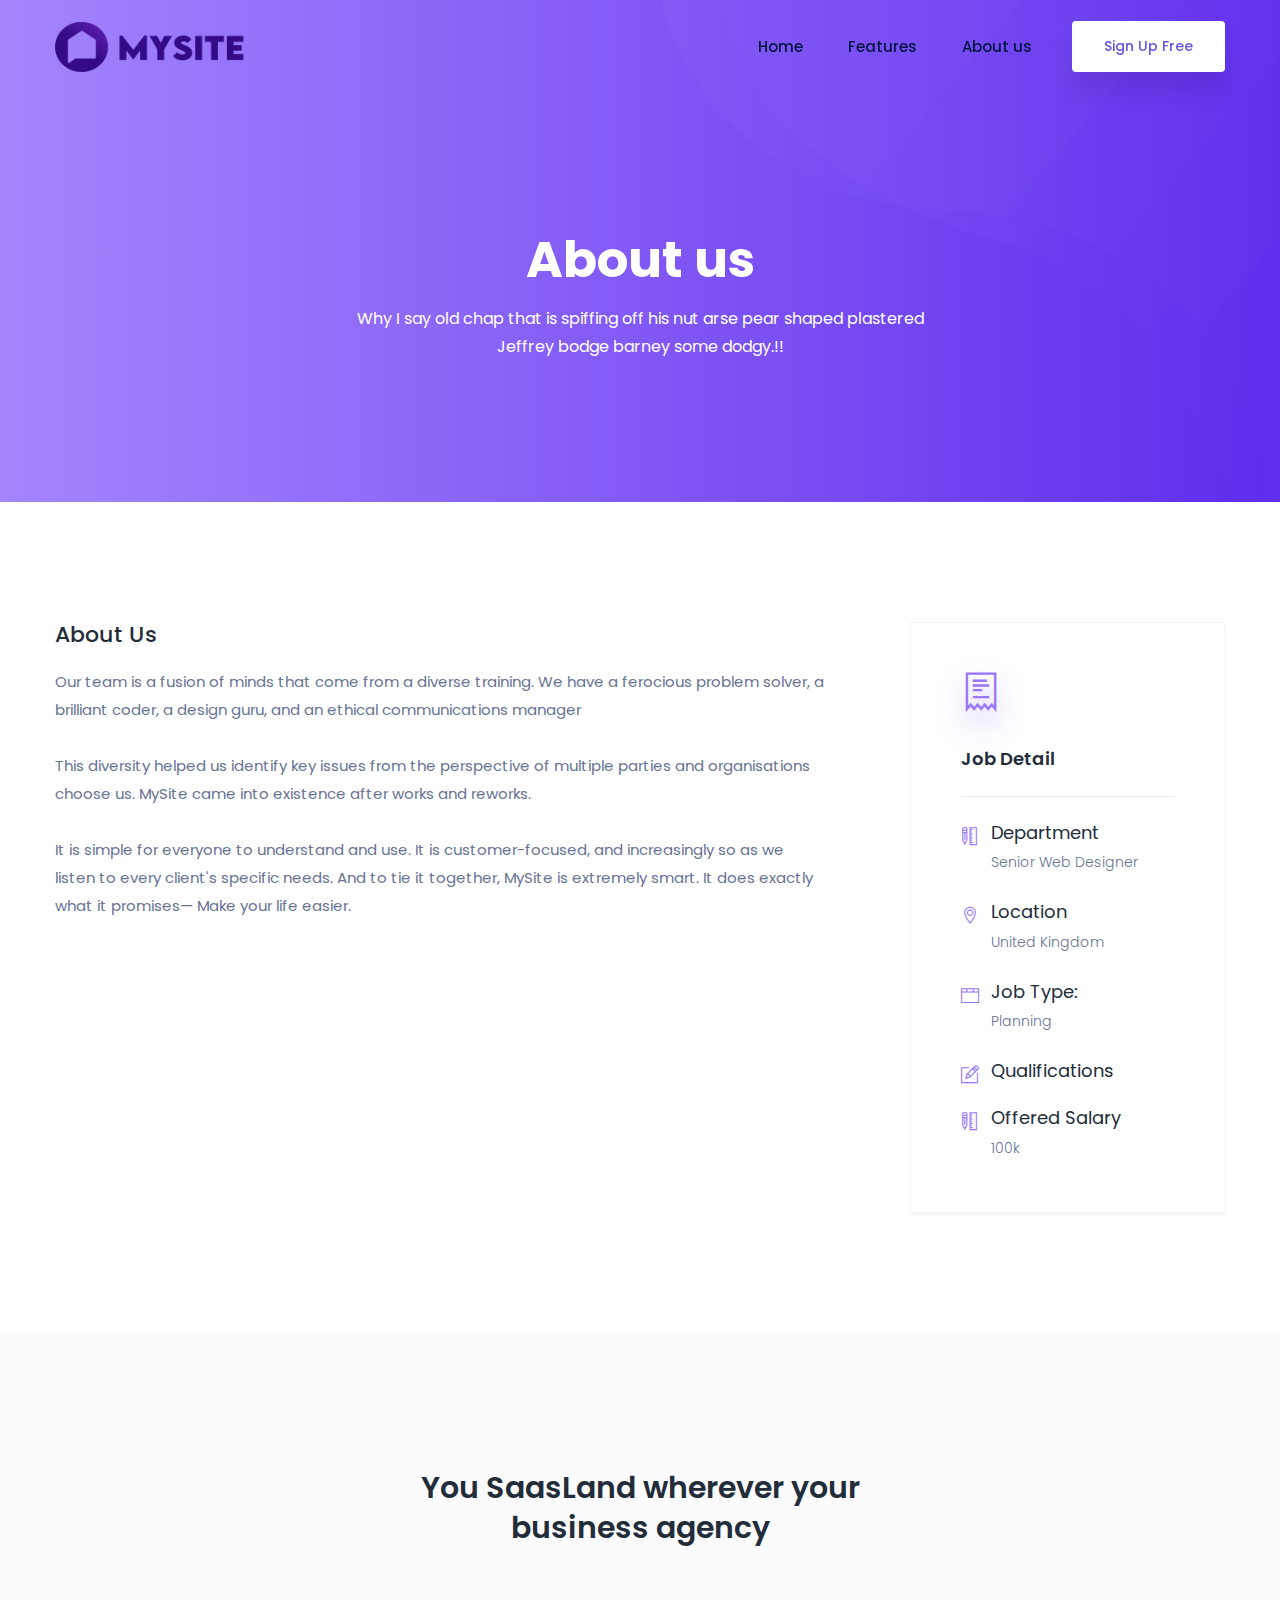
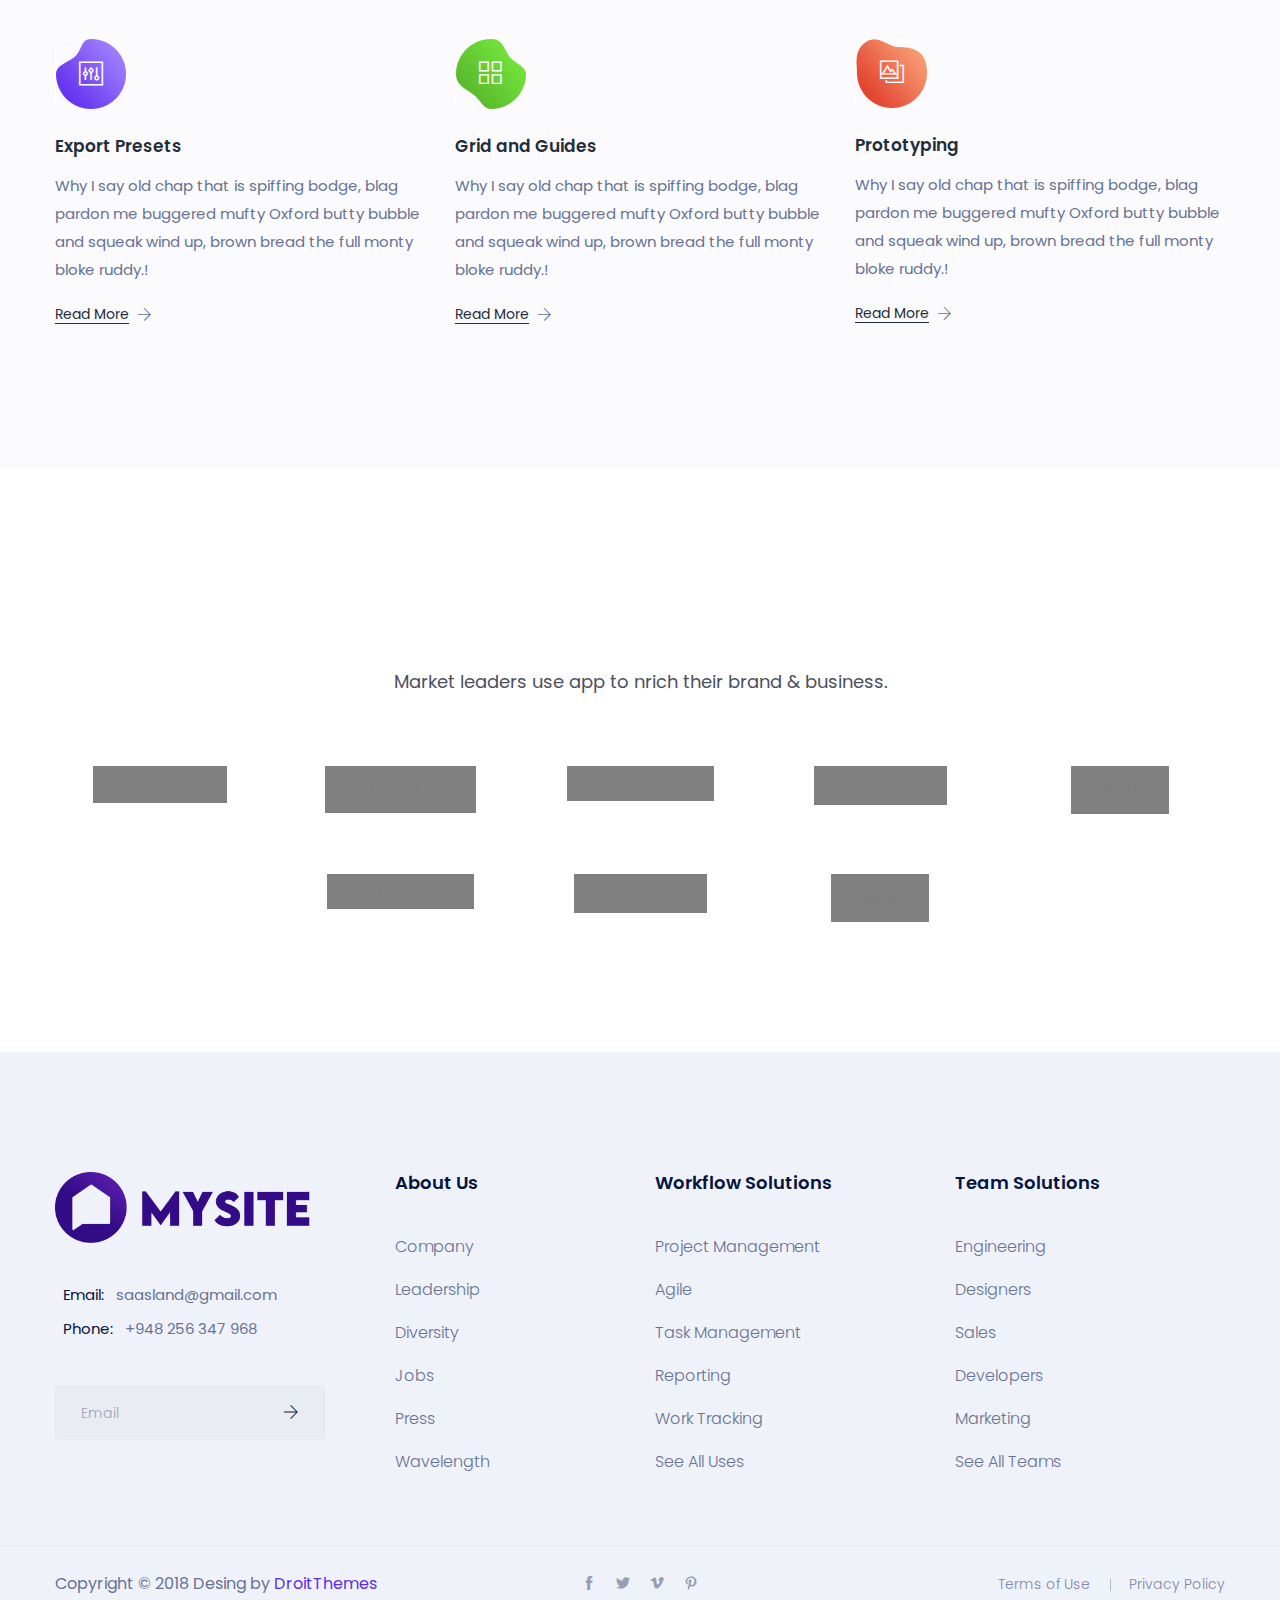
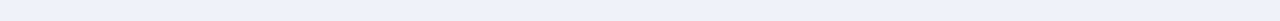
==== commit 783a4174: "second update" ====
--- a/about.html
+++ b/about.html
@@ -6,7 +6,7 @@
     <meta charset="utf-8">
     <meta name="viewport" content="width=device-width, initial-scale=1, shrink-to-fit=no">
     <link rel="shortcut icon" href="img/favicon.png" type="image/x-icon">
-    <title>Saasland</title>
+    <title>MySite</title>
     <!-- Bootstrap CSS -->
     <link rel="stylesheet" href="css/bootstrap.min.css">
     <!--icon font css-->
@@ -29,29 +29,23 @@
             <div class="animation-preloader">
                 <div class="spinner"></div>
                 <div class="txt-loading">
+                    <span data-text-preloader="M" class="letters-loading">
+                        M
+                    </span>
+                    <span data-text-preloader="Y" class="letters-loading">
+                        Y
+                    </span>
                     <span data-text-preloader="S" class="letters-loading">
                         S
                     </span>
-                    <span data-text-preloader="A" class="letters-loading">
-                        A
-                    </span>
-                    <span data-text-preloader="A" class="letters-loading">
-                        A
-                    </span>
-                    <span data-text-preloader="S" class="letters-loading">
-                        S
-                    </span>
-                    <span data-text-preloader="L" class="letters-loading">
-                        L
-                    </span>
-                    <span data-text-preloader="A" class="letters-loading">
-                        A
-                    </span>
-                    <span data-text-preloader="N" class="letters-loading">
-                        N
-                    </span>
-                    <span data-text-preloader="D" class="letters-loading">
-                        D
+                    <span data-text-preloader="I" class="letters-loading">
+                        I
+                    </span>
+                    <span data-text-preloader="T" class="letters-loading">
+                        T
+                    </span>
+                    <span data-text-preloader="E" class="letters-loading">
+                        E
                     </span>
                 </div>
                 <p class="text-center">Loading</p>
@@ -78,8 +72,7 @@
         <header class="header_area">
             <nav class="navbar navbar-expand-lg menu_one menu_four">
                 <div class="container">
-                    <a class="navbar-brand sticky_logo" href="#"><img src="img/logo2.png" srcset="img/logo2x-2.png 2x"
-                            alt="logo"><img src="img/logo.png" srcset="img/logo2x.png 2x" alt=""></a>
+                    <a class="navbar-brand" href="#"><img className="logo" src="img/logo.png" srcset="img/logo.png 2x" height="50px" width="200px" alt="logo"></a>
                     <button class="navbar-toggler collapsed" type="button" data-toggle="collapse"
                         data-target="#navbarSupportedContent" aria-controls="navbarSupportedContent"
                         aria-expanded="false" aria-label="Toggle navigation">
@@ -95,635 +88,23 @@
                             </span>
                         </span>
                     </button>
-
-                    <div class="collapse navbar-collapse justify-content-between" id="navbarSupportedContent">
-                        <ul class="navbar-nav menu w_menu ml-auto mr-auto">
-                            <li class="nav-item dropdown submenu mega_menu mega_menu_two">
-                                <a class="nav-link dropdown-toggle" href="#" role="button" data-toggle="dropdown"
-                                    aria-haspopup="true" aria-expanded="false">
-                                    Home
-                                </a>
-                                <div class="mega_menu_inner">
-                                    <ul class="dropdown-menu">
-                                        <li class="nav-item">
-                                            <ul class="dropdown-menu scroll">
-                                                <li class="nav-item">
-                                                    <a href="home-chat.html" class="item">
-                                                        <span class="img">
-                                                            <span class="rebon_tap">New</span>
-                                                            <img src="img/mega-menu-img/home-chat.jpg"
-                                                                alt="Prototyping Tool">
-                                                        </span>
-                                                        <span class="text">
-                                                            Home Chat
-                                                        </span>
-                                                    </a>
-                                                </li>
-                                                <li class="nav-item">
-                                                    <a href="home-tracking.html" class="item">
-                                                        <span class="img">
-                                                            <span class="rebon_tap">New</span>
-                                                            <img src="img/mega-menu-img/home-track.jpg"
-                                                                alt="Prototyping Tool">
-                                                        </span>
-                                                        <span class="text">
-                                                            Home Tracking
-                                                        </span>
-                                                    </a>
-                                                </li>
-                                                <li class="nav-item">
-                                                    <a href="home-event.html" class="item">
-                                                        <span class="img">
-                                                            <span class="rebon_tap">New</span>
-                                                            <img src="img/mega-menu-img/home-event.jpg"
-                                                                alt="Prototyping Tool">
-                                                        </span>
-                                                        <span class="text">
-                                                            Home Event
-                                                        </span>
-                                                    </a>
-                                                </li>
-                                                <li class="nav-item">
-                                                    <a href="home-security.html" class="item">
-                                                        <span class="img">
-                                                            <span class="rebon_tap">New</span>
-                                                            <img src="img/mega-menu-img/home-security.jpg"
-                                                                alt="Prototyping Tool">
-                                                        </span>
-                                                        <span class="text">
-                                                            Home Security
-                                                        </span>
-                                                    </a>
-                                                </li>
-                                                <li class="nav-item">
-                                                    <a href="home-split.html" class="item">
-                                                        <span class="img">
-                                                            <img src="img/mega-menu-img/home7.jpg"
-                                                                alt="Prototyping Tool">
-                                                        </span>
-                                                        <span class="text">
-                                                            Home Split
-                                                        </span>
-                                                    </a>
-                                                </li>
-                                                <li class="nav-item">
-                                                    <a href="home-support.html" class="item">
-                                                        <span class="img">
-                                                            <img src="img/mega-menu-img/support.jpg"
-                                                                alt="Prototyping Tool">
-                                                        </span>
-                                                        <span class="text">
-                                                            Support
-                                                        </span>
-                                                    </a>
-                                                </li>
-                                                <li class="nav-item">
-                                                    <a href="home-color.html" class="item">
-                                                        <span class="img">
-                                                            <img src="img/mega-menu-img/home-animation.jpg"
-                                                                alt="Prototyping Tool">
-                                                        </span>
-                                                        <span class="text">
-                                                            Scroll Animation
-                                                        </span>
-                                                    </a>
-                                                </li>
-                                                <li class="nav-item">
-                                                    <a href="home-erp.html" class="item">
-                                                        <span class="img">
-                                                            <img src="img/mega-menu-img/analytices.jpg"
-                                                                alt="Prototyping Tool">
-                                                        </span>
-                                                        <span class="text">
-                                                            Analytices
-                                                        </span>
-                                                    </a>
-                                                </li>
-                                                <li class="nav-item">
-                                                    <a href="home-hosting.html" class="item">
-                                                        <span class="img">
-                                                            <img src="img/mega-menu-img/hosting.jpg"
-                                                                alt="Prototyping Tool">
-                                                        </span>
-                                                        <span class="text">
-                                                            Hosting
-                                                        </span>
-                                                    </a>
-                                                </li>
-                                                <li class="nav-item">
-                                                    <a href="home-pos.html" class="item">
-                                                        <span class="img">
-                                                            <img src="img/mega-menu-img/pos.jpg" alt="Prototyping Tool">
-                                                        </span>
-                                                        <span class="text">
-                                                            POS
-                                                        </span>
-                                                    </a>
-                                                </li>
-                                                <li class="nav-item">
-                                                    <a href="home-erp.html" class="item">
-                                                        <span class="img">
-                                                            <img src="img/mega-menu-img/erp.jpg" alt="Prototyping Tool">
-                                                        </span>
-                                                        <span class="text">
-                                                            ERP
-                                                        </span>
-                                                    </a>
-                                                </li>
-                                                <li class="nav-item">
-                                                    <a href="home-prototype-two.html" class="item">
-                                                        <span class="img">
-                                                            <img src="img/mega-menu-img/Prototyping_Tool.jpg"
-                                                                alt="Prototyping Tool">
-                                                        </span>
-                                                        <span class="text">
-                                                            Prototyping Tool
-                                                        </span>
-                                                    </a>
-                                                </li>
-                                                <li class="nav-item">
-                                                    <a href="home-payment-processing.html" class="item">
-                                                        <span class="img">
-                                                            <img src="img/mega-menu-img/home16.jpg">
-                                                        </span>
-                                                        <span class="text">
-                                                            Payment Processing
-                                                        </span>
-                                                    </a>
-                                                </li>
-                                                <li class="nav-item">
-                                                    <a href="home-mail.html" class="item">
-                                                        <span class="img">
-                                                            <img src="img/mega-menu-img/home9.jpg">
-                                                        </span>
-                                                        <span class="text">
-                                                            Email Client
-                                                        </span>
-                                                    </a>
-                                                </li>
-                                                <li class="nav-item">
-                                                    <a href="home-startup.html" class="item">
-                                                        <span class="img">
-                                                            <img src="img/mega-menu-img/home15.jpg">
-                                                        </span>
-                                                        <span class="text">
-                                                            Startup
-                                                        </span>
-                                                    </a>
-                                                </li>
-                                                <li class="nav-item">
-                                                    <a href="home-saas.html" class="item">
-                                                        <span class="img">
-                                                            <img src="img/mega-menu-img/home17.jpg" alt="Classic Saas">
-                                                        </span>
-                                                        <span class="text">
-                                                            Classic Saas
-                                                        </span>
-                                                    </a>
-                                                </li>
-                                                <li class="nav-item">
-                                                    <a href="home-software-dark.html" class="item">
-                                                        <span class="img">
-                                                            <img src="img/mega-menu-img/home13.jpg"
-                                                                alt="Software (Dark)">
-                                                        </span>
-                                                        <span class="text">
-                                                            Software (Dark)
-                                                        </span>
-                                                    </a>
-                                                </li>
-                                                <li class="nav-item">
-                                                    <a href="home-app-showcase.html" class="item">
-                                                        <span class="img">
-                                                            <img src="img/mega-menu-img/home14.jpg" alt="App Showcase">
-                                                        </span>
-                                                        <span class="text">
-                                                            App Showcase
-                                                        </span>
-                                                    </a></li>
-                                                <li class="nav-item">
-                                                    <a href="home-digital-marketing.html" class="item">
-                                                        <span class="img">
-                                                            <img src="img/mega-menu-img/home11.jpg"
-                                                                alt="Digital Marketing">
-                                                        </span>
-                                                        <span class="text">
-                                                            Digital Marketing
-                                                        </span>
-                                                    </a>
-                                                </li>
-                                                <li class="nav-item">
-                                                    <a href="home-cloud.html" class="item">
-                                                        <span class="img">
-                                                            <img src="img/mega-menu-img/home12.jpg"
-                                                                alt="Cloud Based Saas">
-                                                        </span>
-                                                        <span class="text">
-                                                            Cloud Based Saas
-                                                        </span>
-                                                    </a>
-                                                </li>
-                                                <li class="nav-item">
-                                                    <a href="home-hr-management.html" class="item">
-                                                        <span class="img">
-                                                            <img src="img/mega-menu-img/home4.jpg" alt="HR Management">
-                                                        </span>
-                                                        <span class="text">
-                                                            HR Management
-                                                        </span>
-                                                    </a>
-                                                </li>
-                                                <li class="nav-item">
-                                                    <a href="home-marketing-two.html" class="item">
-                                                        <span class="img">
-                                                            <img src="img/mega-menu-img/home3.jpg" alt="CRM Software">
-                                                        </span>
-                                                        <span class="text">
-                                                            CRM Software
-                                                        </span>
-                                                    </a>
-                                                </li>
-                                                <li class="nav-item">
-                                                    <a href="home-payment-style2.html" class="item">
-                                                        <span class="img">
-                                                            <img src="img/mega-menu-img/home1.jpg"
-                                                                alt="Accounts &amp; Billing">
-                                                        </span>
-                                                        <span class="text">
-                                                            Accounts &amp; Billing
-                                                        </span>
-                                                    </a>
-                                                </li>
-                                                <li class="nav-item">
-                                                    <a href="home-digital-marketing-two.html" class="item">
-                                                        <span class="img">
-                                                            <img src="img/mega-menu-img/home5.jpg" alt="Digital Agency">
-                                                        </span>
-                                                        <span class="text">
-                                                            Digital Agency
-                                                        </span>
-                                                    </a>
-                                                </li>
-                                                <li class="nav-item">
-                                                    <a href="home-project-management.html" class="item">
-                                                        <span class="img">
-                                                            <img src="img/mega-menu-img/home8.jpg"
-                                                                alt="Project Management">
-                                                        </span>
-                                                        <span class="text">
-                                                            Project Management
-                                                        </span>
-                                                    </a>
-                                                </li>
-                                                <li class="nav-item">
-                                                    <a href="home-saas-two.html" class="item">
-                                                        <span class="img">
-                                                            <img src="img/mega-menu-img/saas2-slider.png"
-                                                                alt="Saas 02 (Slider)">
-                                                        </span>
-                                                        <span class="text">
-                                                            Saas 02 (Slider)
-                                                        </span>
-                                                    </a>
-                                                </li>
-                                                <li class="nav-item">
-                                                    <a href="home-company.html" class="item">
-                                                        <span class="img">
-                                                            <img src="img/mega-menu-img/home2.jpg" alt="home2">
-                                                        </span>
-                                                        <span class="text">
-                                                            Company
-                                                        </span>
-                                                    </a>
-                                                </li>
-                                            </ul>
-                                        </li>
-                                    </ul>
-                                </div>
-                            </li>
-                            <li class="dropdown submenu nav-item active"><a title="Pages"
-                                    class="dropdown-toggle nav-link" data-toggle="dropdown" role="button"
-                                    aria-haspopup="true" aria-expanded="false" href="#">Pages</a>
-                                <ul role="menu" class=" dropdown-menu">
-                                    <li class="dropdown submenu nav-item"><a title="Service"
-                                            class="dropdown-toggle nav-link" data-toggle="dropdown" role="button"
-                                            aria-haspopup="true" aria-expanded="false" href="#">Service <span
-                                                class="arrow_carrot-right"></span> </a>
-                                        <ul class=" dropdown-menu">
-                                            <li class="nav-item"><a title="Service 01" class="nav-link"
-                                                    href="service-1.html">Service 01</a></li>
-                                            <li class="nav-item"><a title="Service 02" class="nav-link"
-                                                    href="service-2.html">Service 02</a></li>
-                                            <li class="nav-item"><a title="Service 03" class="nav-link"
-                                                    href="service-3.html">Service 03</a></li>
-                                            <li class="nav-item"><a title="Service Details" class="nav-link"
-                                                    href="service-details.html">Service Details</a></li>
-                                        </ul>
-                                    </li>
-
-                                    <li class="dropdown submenu nav-item"><a title="Career"
-                                            class="dropdown-toggle nav-link" data-toggle="dropdown" role="button"
-                                            aria-haspopup="true" aria-expanded="false" href="#">Career <span
-                                                class="arrow_carrot-right"></span> </a>
-                                        <ul class=" dropdown-menu">
-                                            <li class="nav-item"><a title="Job Listing" class="nav-link"
-                                                    href="job-listing.html">Job Listing</a></li>
-                                            <li class="nav-item"><a title="Job Details" class="nav-link"
-                                                    href="job-details.html">Job Details</a></li>
-                                            <li class="nav-item"><a title="Apply Job" class="nav-link"
-                                                    href="job-apply.html">Apply Job</a></li>
-                                        </ul>
-                                    </li>
-
-                                    <li class="nav-item active"><a title="About" class="nav-link"
-                                            href="about.html">About</a></li>
-
-                                    <li class="nav-item"><a title="Process" class="nav-link"
-                                            href="process.html">Process</a></li>
-
-
-                                    <li class="nav-item"><a title="Pricing" class="nav-link"
-                                            href="price.html">Pricing</a></li>
-
-                                    <li class="dropdown submenu nav-item"><a title="Case Study"
-                                            class="dropdown-toggle nav-link" data-toggle="dropdown" role="button"
-                                            aria-haspopup="true" aria-expanded="false" href="#">Case Study<span
-                                                class="arrow_carrot-right"></span> </a>
-                                        <ul class=" dropdown-menu">
-                                            <li class="nav-item"><a title="Case Study" class="nav-link"
-                                                    href="case-study.html">Case Study</a></li>
-                                            <li class="nav-item"><a title="Case study Details" class="nav-link"
-                                                    href="case-study-details.html">Case Study Details</a></li>
-                                        </ul>
-                                    </li>
-
-                                    <li class="nav-item"><a title="Team" class="nav-link" href="team.html">Team</a></li>
-
-                                    <li class="dropdown submenu nav-item"><a title="Sign Up"
-                                            class="dropdown-toggle nav-link" data-toggle="dropdown" role="button"
-                                            aria-haspopup="true" aria-expanded="false" href="#">Sign Up <span
-                                                class="arrow_carrot-right"></span> </a>
-                                        <ul class=" dropdown-menu">
-                                            <li class="nav-item"><a title="Sign Up 01" class="nav-link"
-                                                    href="sign-up-1.html">Sign Up 01</a></li>
-                                            <li class="nav-item"><a title="Sign Up 02" class="nav-link"
-                                                    href="sign-up-2.html">Sign Up 02</a></li>
-
-                                        </ul>
-                                    </li>
-
-                                    <li class="dropdown submenu nav-item"><a title="Login"
-                                            class="dropdown-toggle nav-link" data-toggle="dropdown" role="button"
-                                            aria-haspopup="true" aria-expanded="false" href="#">Login<span
-                                                class="arrow_carrot-right"></span> </a>
-                                        <ul class=" dropdown-menu">
-                                            <li class="nav-item"><a title="Login 01" class="nav-link"
-                                                    href="login.html">Login 01</a></li>
-                                            <li class="nav-item"><a title="Login 02" class="nav-link"
-                                                    href="login-two.html">Login 02</a></li>
-                                        </ul>
-                                    </li>
-                                    <li class="nav-item"><a title="FAQ" class="nav-link" href="faq.html">FAQ</a></li>
-
-                                    <li class="dropdown submenu nav-item"><a title="Contact"
-                                            class="dropdown-toggle nav-link" data-toggle="dropdown" role="button"
-                                            aria-haspopup="true" aria-expanded="false" href="#">Contact <span
-                                                class="arrow_carrot-right"></span> </a>
-                                        <ul role="menu" class="dropdown-menu">
-                                            <li class="nav-item"><a title="Contact 01" class="nav-link"
-                                                    href="contact-1.html">Contact 01</a></li>
-                                            <li class="nav-item"><a title="Contact  02" class="nav-link"
-                                                    href="contact-2.html">Contact 02</a></li>
-                                        </ul>
-                                    </li>
-
-                                    <li class="nav-item"><a title="Thank You" class="nav-link" href="thanks.html">Thank
-                                            You</a></li>
-                                    <li class="nav-item"><a title="Coming Soon" class="nav-link"
-                                            href="coming-soon.html">Coming Soon</a></li>
-
-                                    <li class="dropdown submenu nav-item"><a title="404"
-                                            class="dropdown-toggle nav-link" data-toggle="dropdown" role="button"
-                                            aria-haspopup="true" aria-expanded="false" href="#">404<span
-                                                class="arrow_carrot-right"></span> </a>
-                                        <ul class=" dropdown-menu">
-                                            <li class="nav-item"><a title="404 01" class="nav-link" href="404.html">404
-                                                    01</a></li>
-                                            <li class="nav-item"><a title="404 02" class="nav-link"
-                                                    href="404-two.html">404 02</a></li>
-                                        </ul>
-                                    </li>
+                  <div class="collapse navbar-collapse" id="navbarSupportedContent">
+                    <ul class="navbar-nav ml-auto menu">
+                        <li class="dropdown submenu nav-item"><a title="Pages" class="dropdown-toggle nav-link" role="button" aria-haspopup="true" aria-expanded="false" href="home.html">Home</a>
+                        </li>
+                        <li class="dropdown submenu nav-item"><a title="Pages" class="dropdown-toggle nav-link" role="button" aria-haspopup="true" aria-expanded="false" href="home-erp.html">Features</a>
+                        </li>
+                        <li class="dropdown submenu nav-item"><a title="Pages" class="dropdown-toggle nav-link" role="button" aria-haspopup="true" aria-expanded="false" href="about.html">About us</a>
+                        </li>
                                 </ul>
-                            </li>
-                            <li class="nav-item dropdown submenu mega_menu">
-                                <a class="nav-link dropdown-toggle" href="#" role="button" data-toggle="dropdown"
-                                    aria-haspopup="true" aria-expanded="false">
-                                    Portfolio
-                                </a>
-                                <div class="mega_menu_inner">
-                                    <ul class="dropdown-menu">
-                                        <li class="nav-item">
-                                            <a href="index.html" class="nav-link">Portfolio Grid</a>
-                                            <ul class="dropdown-menu">
-                                                <li class="nav-item"><a href="portfolio-grid-2col.html"
-                                                        class="nav-link">Style 1 (2 columns)</a></li>
-                                                <li class="nav-item"><a href="portfolio-grid-3columns.html"
-                                                        class="nav-link">Style 1 (3 columns)</a></li>
-                                                <li class="nav-item"><a href="portfolio-grid-4columns.html"
-                                                        class="nav-link">Style 1 (4 columns)</a></li>
-                                                <li class="nav-item"><a href="portfolio-grid-2col-2.html"
-                                                        class="nav-link">Style 2 (2 columns)</a></li>
-                                                <li class="nav-item"><a href="portfolio-grid-2col-3.html"
-                                                        class="nav-link">Style 2 (3 columns)</a></li>
-                                                <li class="nav-item"><a href="portfolio-grid-2col-4.html"
-                                                        class="nav-link">Style 2 (4 columns)</a></li>
-                                            </ul>
-                                        </li>
-                                        <li class="nav-item">
-                                            <a href="index.html" class="nav-link">Portfolio Fluid</a>
-                                            <ul class="dropdown-menu">
-                                                <li class="nav-item"><a href="portfolio-fullwidth-3columns.html"
-                                                        class="nav-link">Style 1 (3 columns)</a></li>
-                                                <li class="nav-item"><a href="portfolio-fullwidth-4columns.html"
-                                                        class="nav-link">Style 1 (4 columns)</a></li>
-                                                <li class="nav-item"><a href="portfolio-grid-fullwidth1.html"
-                                                        class="nav-link">Style 2 (3 columns)</a></li>
-                                                <li class="nav-item"><a href="portfolio-grid-fullwidth2.html"
-                                                        class="nav-link">Style 2 (4 columns)</a></li>
-                                            </ul>
-                                        </li>
-                                        <li class="nav-item">
-                                            <a href="index.html" class="nav-link">Portfolio Masonry</a>
-                                            <ul class="dropdown-menu">
-                                                <li class="nav-item"><a href="portfolio-mas-2col.html"
-                                                        class="nav-link">Style 1 (2 columns)</a></li>
-                                                <li class="nav-item"><a href="portfolio-mas-3col.html"
-                                                        class="nav-link">Style 1 (3 columns)</a></li>
-                                                <li class="nav-item"><a href="portfolio-mas-4col.html"
-                                                        class="nav-link">Style 1 (4 columns)</a></li>
-                                                <li class="nav-item"><a href="portfolio-mas-3col-2.html"
-                                                        class="nav-link">Style 2 (3 columns)</a></li>
-                                                <li class="nav-item"><a href="portfolio-mas-4col-2.html"
-                                                        class="nav-link">Style 2 (4 columns)</a></li>
-                                            </ul>
-                                        </li>
-                                        <li class="nav-item">
-                                            <a href="index.html" class="nav-link">Project details</a>
-                                            <ul class="dropdown-menu">
-                                                <li class="nav-item"><a href="portfolio-details-1.html"
-                                                        class="nav-link">Style 1</a></li>
-                                                <li class="nav-item"><a href="portfolio-details-2.html"
-                                                        class="nav-link">Style 2</a></li>
-                                                <li class="nav-item"><a href="portfolio-details-3.html"
-                                                        class="nav-link">Style 3</a></li>
-                                            </ul>
-                                        </li>
-                                    </ul>
-                                </div>
-                            </li>
-                            <li class="nav-item dropdown submenu">
-                                <a class="nav-link dropdown-toggle" href="#" role="button" data-toggle="dropdown"
-                                    aria-haspopup="true" aria-expanded="false">
-                                    Shop
-                                </a>
-                                <ul class="dropdown-menu">
-                                    <li class="nav-item"><a href="shop-grid.html" class="nav-link">Shop Grid</a></li>
-                                    <li class="nav-item"><a href="shop-grid-left-sidebar.html" class="nav-link">Shop
-                                            Grid Sidebar</a></li>
-                                    <li class="nav-item"><a href="shop-list.html" class="nav-link">Shop list</a></li>
-                                    <li class="nav-item"><a href="product-details-1.html" class="nav-link">Product
-                                            detail</a></li>
-                                    <li class="nav-item"><a href="shoping-cart.html" class="nav-link">Shopping cart</a>
-                                    </li>
-                                    <li class="nav-item"><a href="checkout.html" class="nav-link">Checkout</a></li>
-                                    <li class="nav-item"><a href="wishlist.html" class="nav-link">Wishlist</a></li>
-                                </ul>
-                            </li>
-                            <li class="nav-item dropdown submenu">
-                                <a class="nav-link dropdown-toggle" href="#" role="button" data-toggle="dropdown"
-                                    aria-haspopup="true" aria-expanded="false">
-                                    Blog
-                                </a>
-                                <ul class="dropdown-menu">
-                                    <li class="nav-item"><a href="blog-grid.html" class="nav-link">Blog Grid</a></li>
-                                    <li class="nav-item"><a href="blog-grid-two.html" class="nav-link">Blog Grid Two</a>
-                                    </li>
-                                    <li class="nav-item"><a href="blog-list.html" class="nav-link">Blog List</a></li>
-                                    <li class="nav-item"><a href="blog-right-sidebar.html" class="nav-link">Blog Right
-                                            Sidebar</a></li>
-                                    <li class="nav-item"><a href="blog-masonry.html" class="nav-link">Blog Masonry</a>
-                                    </li>
-                                    <li class="nav-item"><a href="blog-masonry-two.html" class="nav-link">Blog Masonry
-                                            Two</a></li>
-                                    <li class="nav-item"><a href="blog-masonry-sidebar.html" class="nav-link">Blog
-                                            Masonry Sidebar</a></li>
-                                    <li class="nav-item"><a href="blog-masonry-sidebar-two.html" class="nav-link">Blog
-                                            Masonry Sidebar Two</a></li>
-                                    <li class="nav-item"><a href="blog-single.html" class="nav-link">Blog Single</a>
-                                    </li>
-                                    <li class="nav-item"><a href="blog-single-two.html" class="nav-link">Blog Single
-                                            Two</a></li>
-                                </ul>
-                            </li>
-                            <li class="nav-item dropdown submenu mega_menu">
-                                <a class="nav-link dropdown-toggle" href="#" role="button" data-toggle="dropdown"
-                                    aria-haspopup="true" aria-expanded="false">
-                                    Elements
-                                </a>
-                                <div class="mega_menu_inner">
-                                    <ul class="dropdown-menu">
-                                        <li class="nav-item">
-                                            <a class="nav-link">Elements 01</a>
-                                            <ul class="dropdown-menu">
-                                                <li class="nav-item"><a href="Accordion.html"
-                                                        class="nav-link">Accordions</a></li>
-                                                <li class="nav-item"><a href="button.html" class="nav-link">Buttons</a>
-                                                </li>
-                                                <li class="nav-item"><a href="team.html" class="nav-link">Team</a></li>
-                                                <li class="nav-item"><a href="integration.html"
-                                                        class="nav-link">Integration</a></li>
-                                                <li class="nav-item"><a href="client.html" class="nav-link">Clients</a>
-                                                </li>
-                                                <li class="nav-item"><a href="subscribe.html"
-                                                        class="nav-link">Subscribe</a></li>
-                                                <li class="nav-item"><a href="call-to-action.html" class="nav-link">Call
-                                                        to Action</a></li>
-                                                <li class="nav-item"><a href="tab.html" class="nav-link">Tab</a></li>
-                                            </ul>
-                                        </li>
-
-                                        <li class="nav-item">
-                                            <a class="nav-link">Elements 02</a>
-                                            <ul class="dropdown-menu">
-                                                <li class="nav-item"><a href="testimonial.html"
-                                                        class="nav-link">Testimonials</a></li>
-                                                <li class="nav-item"><a href="video.html" class="nav-link">Video</a>
-                                                </li>
-                                                <li class="nav-item"><a href="carosuel.html"
-                                                        class="nav-link">Carosuel</a></li>
-                                                <li class="nav-item"><a href="google-map.html" class="nav-link">Google
-                                                        Map</a></li>
-                                                <li class="nav-item"><a href="contact-form.html"
-                                                        class="nav-link">Contact Form</a></li>
-                                                <li class="nav-item"><a href="process.html" class="nav-link">Process</a>
-                                                </li>
-                                                <li class="nav-item"><a href="getapp.html" class="nav-link">Get App</a>
-                                                </li>
-                                            </ul>
-                                        </li>
-                                        <li class="nav-item">
-                                            <a class="nav-link">Elements 03</a>
-                                            <ul class="dropdown-menu">
-                                                <li class="nav-item"><a href="heading.html" class="nav-link">Heading</a>
-                                                </li>
-                                                <li class="nav-item"><a href="blockquote.html"
-                                                        class="nav-link">Blockquote</a></li>
-                                                <li class="nav-item"><a href="price.html" class="nav-link">Pricing
-                                                        Table</a></li>
-                                                <li class="nav-item"><a href="fun-fact.html" class="nav-link">Fun
-                                                        Fact</a></li>
-                                                <li class="nav-item"><a href="coming-soon.html"
-                                                        class="nav-link">Countdown Timer</a></li>
-                                                <li class="nav-item"><a href="pagination.html"
-                                                        class="nav-link">Pagination</a></li>
-                                                <li class="nav-item"><a href="heading-style.html"
-                                                        class="nav-link">Heading Elements</a></li>
-                                                <li class="nav-item"><a href="alart.html" class="nav-link">Alart</a>
-                                                </li>
-                                            </ul>
-                                        </li>
-                                        <li class="nav-item">
-                                            <a class="nav-link">
-                                                Headers
-                                            </a>
-                                            <ul class="dropdown-menu">
-                                                <li class="nav-item"><a href="header-dark.html" class="nav-link">Header
-                                                        Dark</a></li>
-                                                <li class="nav-item"><a href="header-style2.html"
-                                                        class="nav-link">Header Style 2</a></li>
-                                                <li class="nav-item"><a href="header-style3.html"
-                                                        class="nav-link">Header Style 3</a></li>
-                                                <li class="nav-item"><a href="header-style4.html"
-                                                        class="nav-link">Header Style 4</a></li>
-                                                <li class="nav-item"><a href="header-style5.html"
-                                                        class="nav-link">Header Style 5</a></li>
-                                                <li class="nav-item"><a href="header-style6.html"
-                                                        class="nav-link">Header Style 6</a></li>
-                                                <li class="nav-item"><a href="header-style7.html"
-                                                        class="nav-link">Header Style 7</a></li>
-                                                <li class="nav-item"><a href="header-style8.html"
-                                                        class="nav-link">Header Style 8</a></li>
-                                            </ul>
-                                        </li>
-                                    </ul>
-                                </div>
-                            </li>
-                        </ul>
-                        <a class="btn_get btn_hover hidden-sm hidden-xs" href="#get-app">Sign In</a>
-                    </div>
-                </div>
-            </nav>
-        </header>
+                            </div>
+                        </li>
+                    </ul>
+                    <a class="btn_get btn_hover hidden-sm" href="#get-app">Sign Up Free</a>
+                </div>
+            </div>
+        </nav>
+    </header>
 
         <section class="breadcrumb_area">
             <img class="breadcrumb_shap" src="img/breadcrumb/banner_bg.png" alt="">
@@ -732,6 +113,64 @@
                     <h1 class="f_p f_700 f_size_50 w_color l_height50 mb_20">About us</h1>
                     <p class="f_400 w_color f_size_16 l_height26">Why I say old chap that is spiffing off his nut arse
                         pear shaped plastered<br> Jeffrey bodge barney some dodgy.!!</p>
+                </div>
+            </div>
+        </section>
+        <section class="job_details_area sec_pad">
+            <div class="container">
+                <div class="row flex-row-reverse">
+                    <div class="col-lg-4 pl_70">
+                        <div class="job_info">
+                            <div class="info_head">
+                                <i class="ti-receipt"></i>
+                                <h6 class="f_p f_600 f_size_18 t_color3">Job Detail</h6>
+                            </div>
+                            <div class="info_item">
+                                <i class="ti-ruler-pencil"></i>
+                                <h6>Department</h6>
+                                <p>Senior Web Designer</p>
+                            </div>
+                            <div class="info_item">
+                                <i class="ti-location-pin"></i>
+                                <h6>Location</h6>
+                                <p>United Kingdom</p>
+                            </div>
+                            <div class="info_item">
+                                <i class="ti-layout-tab-window"></i>
+                                <h6>Job Type:</h6>
+                                <p>Planning</p>
+                            </div>
+                            <div class="info_item">
+                                <i class="ti-pencil-alt"></i>
+                                <h6>Qualifications</h6>
+              
+                            </div>
+                            <div class="info_item">
+                                <i class="ti-ruler-pencil"></i>
+                                <h6>Offered Salary</h6>
+                                <p>100k</p>
+                            </div>
+                        </div>
+                    </div>
+                    <div class="col-lg-8">
+                        <div class="details_content">
+                            <div class="sec_title mb_70">
+                                <div class="job_deatails_content">
+                                    <h3 class="f_p f_size_22 f_500 t_color3 mb_20">About Us</h3>
+                                    <p class="f_400 f_size_15">
+                                        Our team is a fusion of minds that come from a diverse training. We have a ferocious problem solver, a brilliant coder, a design guru, and an ethical communications manager<br><br>
+                                        This diversity helped us identify key issues from the perspective of multiple parties and organisations choose us. MySite came into existence after works and reworks.<br><br>
+                                        It is simple for everyone to understand and use. It is customer-focused, and increasingly so as we listen to every client's specific needs. And to tie it together, MySite is extremely smart. It does exactly what it promises— Make your life easier.
+                                    </p>
+                                   <!--  <ul class="list-unstyled mb-0">
+                                        <li><i class="ti-arrow-right"></i> Our team is a fusion of minds that come from a diverse training. We have a ferocious problem solver, a brilliant coder, a design guru, and an ethical communications manager</li>
+                                        <li><i class="ti-arrow-right"></i>This diversity helped us identify key issues from the perspective of multiple parties and organisations choose us. MySite came into existence after works and reworks.</li>
+                                        <li><i class="ti-arrow-right"></i> It is simple for everyone to understand and use. It is customer-focused, and increasingly so as we listen to every client's specific needs. And to tie it together, MySite is extremely smart. It does exactly what it promises— Make your life easier.</li>
+                                    </ul> -->
+                            </div>
+                            <!-- <a href="#" class="btn_three btn_hover">Apply Now</a> -->
+                        </div>
+                    </div>
                 </div>
             </div>
         </section>
@@ -779,7 +218,7 @@
                 </div>
             </div>
         </section>
-        <section class="agency_about_area d-flex bg_color">
+        <!-- <section class="agency_about_area d-flex bg_color">
             <div class="col-lg-6 about_content_left ">
                 <div class="about_content mb_30">
                     <h2 class="f_size_30 f_700 l_height45 mb_20">We craft marketing & digital products that grow
@@ -847,7 +286,7 @@
                     </div>
                 </div>
             </div>
-        </section>
+        </section> -->
 
         <section class="partner_logo_area_five">
             <div class="container">
--- a/css/style.css
+++ b/css/style.css
@@ -382,6 +382,10 @@
   padding: 120px 0px;
 }
 
+.sameline{
+  display: flex;
+  flex-direction: row;
+}
 /*====================================================*/
 /*====================================================*/
 .btn_hover {
@@ -4195,10 +4199,51 @@
   margin-bottom: 34px;
   transition: all 0.3s linear;
 }
+.icon {
+  width: 72px;
+  height: 72px;
+  border-width: 1px;
+  border-style: solid;
+  border-radius: 50%;
+  line-height: 82px;
+  font-size: 30px;
+  text-align: center;
+  transition: all 0.3s linear;
+}
+.icon.icon_3 {
+  background-color: rgba(103, 84, 226, 0.059);
+  border-color: rgba(103, 84, 226, 0.3);
+  color: #6754e2;
+}
+.icon.icon_4 {
+  color: #f91c60;
+  background-color: rgba(248, 27, 95, 0.059);
+  border-color: rgba(248, 27, 95, 0.3);
+}
 .s_service_item .icon.icon_1 {
   background-color: rgba(10, 188, 123, 0.059);
   border-color: rgba(10, 188, 123, 0.3);
   color: #0abc7b;
+}
+.icon.icon_1 {
+  background-color: rgba(10, 188, 123, 0.059);
+  border-color: rgba(10, 188, 123, 0.3);
+  color: red;
+}
+ .icon.icon_2 {
+  border-color: rgba(231, 178, 18, 0.3);
+  background-color: rgba(214, 167, 25, 0.059);
+  color: #d6a719;
+}
+.icon.icon_3 {
+  background-color: rgba(103, 84, 226, 0.059);
+  border-color: rgba(103, 84, 226, 0.3);
+  color: #6754e2;
+}
+.icon.icon_4 {
+  color: #f91c60;
+  background-color: rgba(248, 27, 95, 0.059);
+  border-color: rgba(248, 27, 95, 0.3);
 }
 .s_service_item .icon.icon_2 {
   border-color: rgba(231, 178, 18, 0.3);
@@ -5472,7 +5517,8 @@
   transition: all 0.3s linear;
 }
 .startup_tab .nav-item .nav-link .icon {
-  width: 70px;
+  width: 100%;
+  max-width: 70px;
   height: 70px;
   border-radius: 50%;
   display: inline-block;
@@ -6785,43 +6831,175 @@
 }
 
 /*============= seo_service_area css =============*/
+
 .seo_service_item {
-  background-color: white;
-  box-shadow: 0px 3px 10px 0px rgba(38, 59, 94, 0.1);
-  padding: 60px 40px 38px;
-  margin-bottom: 30px;
+ /* box-shadow: 1px 1px 1px 1px rgba(38, 59, 94, 0.1);*/
+ /* box-shadow: 0px 0px 15px 0px rgba(38, 59, 94, 0.1);*/
+  padding: 15px 40px 20px;
   transition: all 0.3s linear;
   cursor: pointer;
-}
-.seo_service_item h4 {
+  border-radius: 5px;
+  margin-bottom: 30px;
+  border-top: 6px solid transparent;
+  font-family: Poppins, sans-serif;
+}
+
+.seo_service_item_small {
+ /* box-shadow: 1px 1px 1px 1px rgba(38, 59, 94, 0.1);*/
+  box-shadow: 0px 0px 15px 0px rgba(38, 59, 94, 0.1);
+  padding: 15px 40px 20px;
+  transition: all 0.3s linear;
+  cursor: pointer;
+  border-radius: 5px;
+  margin-bottom: 0px;
+  border-top: 6px solid transparent;
+}
+
+.seo_service_item_small h4 {
   font-size: 20px;
-  line-height: 28px;
   color: #263b5e;
   font-weight: 500;
-  margin-top: 35px;
-  margin-bottom: 16px;
+  margin-top: 10px;
   transition: color 0.2s linear;
 }
+
+#icon1 .seo_service_item_small:hover {
+  border-color:  #0abc7b;
+}
+#icon2 .seo_service_item_small:hover {
+  border-color: #d6a719;
+}
+#icon3 .seo_service_item_small:hover {
+  border-color: #6754e2;
+}
+
+.seo_service_item_full {
+  box-shadow: 0px 0px 15px 0px rgba(38, 59, 94, 0.1);
+  padding: 15px 40px 20px;
+  transition: all 0.3s linear;
+  border-radius: 5px;
+  margin-bottom: 30px;
+  margin-left: 200px;
+  background: white;
+}
+
+.bg{
+  background-image:  url('../img/new/tab_shape_bg.png');
+  opacity: 1;
+  background-repeat: no-repeat;
+}
+
+.seo_service_item_full h4 {
+  font-size: 30px;
+  font-weight: 500;
+  color: #2c2c51;
+  margin-top: 20px;
+}
+
+.seo_service_item_full p {
+  margin-top: 20px ;
+  font-size: 16px;
+  color: black;
+  font-weight: 400;
+  line-height: 20px;
+  margin-right: 100px;
+}
+
+.aligncontent{
+  display: flex;
+  flex-direction: row;
+}
+.leftcontent{
+  text-align: left;
+  width: 350px;
+  align-items: center;
+}
+
+.rightcontent{
+  text-align: right;
+  width: 350px;
+}
+
+.leftcontent li{
+  font-size: 16px;
+  line-height: 20px;
+  color: black;
+  font-weight: 400;
+  margin-top: 20px;
+}
+
+.leftcontent ul{
+  margin-top: 60px;
+}
+.rightcontent ul{
+  margin-top: 60px;
+}
+
+.rightcontent li{
+  font-size: 16px;
+  line-height: 20px;
+  color: black;
+  font-weight: 400;
+  margin-top: 20px;
+}
+
+.gridimage{
+    width: 350px;
+    height: 350px;
+    margin-top: 0px;
+    margin-bottom: auto;
+    -webkit-transform: translate(10px,0); 
+}
+
+.object{
+    -webkit-transition: all 2s ease-in-out; 
+  }
+
+.seo_service_item h4 {
+  margin-top: 10px;
+  transition: color 0.2s linear;
+  font-size: 20px;
+  font-weight: 600;
+  color: #2c2c51;
+}
+
 .seo_service_item h4:hover {
   color: #5e2ced;
 }
+
 .seo_service_item p {
-  margin-bottom: 0;
+  margin-top: 10px ;
   font-size: 16px;
-  line-height: 30px;
-  color: #6a7695;
-  margin-bottom: 40px;
-}
+  font-weight: 400;
+  color: #7b7b93;
+}
+
 .seo_service_item i {
   font-size: 40px;
   color: #afb8ce;
   transition: color 0.2s linear;
 }
+
+.bold{
+  font-weight: 600;
+}
 .seo_service_item i:hover {
   color: #5e2ced;
 }
-.seo_service_item:hover {
-  box-shadow: 0px 30px 60px 0px rgba(38, 59, 94, 0.1);
+#icon1 .seo_service_item:hover {
+  border-color:  #0abc7b;
+  background: #fff;
+  box-shadow: 0px 50px 100px 0px rgba(64, 1, 4, 0.1), 0px -6px 0px 0px rgba(248, 99, 107, 0.004);
+}
+#icon2 .seo_service_item:hover {
+  border-color: #d6a719;
+  background: #fff;
+  box-shadow: 0px 50px 100px 0px rgba(64, 1, 4, 0.1), 0px -6px 0px 0px rgba(248, 99, 107, 0.004);
+}
+#icon3 .seo_service_item:hover {
+  border-color: #6754e2;
+  background: #fff;
+  box-shadow: 0px 50px 100px 0px rgba(64, 1, 4, 0.1), 0px -6px 0px 0px rgba(248, 99, 107, 0.004);
 }
 
 /*=========== case_studies_area css ==========*/
@@ -11436,6 +11614,44 @@
   color: #677294;
   font-weight: 300;
   margin-bottom: 50px;
+}
+
+.heading h1{
+  color: black;
+  font-weight: 700;
+  text-align: center;
+}
+
+.lists li{
+  font-size: 16px;
+  font-weight: 400;
+}
+
+.para p{
+  font-size: 16px;
+  font-weight: 400;
+}
+
+.subheading h3{
+  color: black;
+  margin-top: 20px;
+  font-weight: 700;
+}
+
+.twobutton{
+  display: flex;
+  flex-direction: row;
+}
+
+.subheading h4{
+  margin-top: 20px;
+  color: black;
+  font-weight: 700;
+}
+.subheading h2{
+  margin-top: 20px;
+  font-weight: 700;
+  color: black;
 }
 
 .heading_style h1, .heading_style h2, .heading_style h3, .heading_style h4, .heading_style h5, .heading_style h6 {
--- a/css/responsive.css
+++ b/css/responsive.css
@@ -1963,6 +1963,7 @@
         padding-top: 10px;
         padding-bottom: 10px;
     }
+
     .menu{
         padding: 10px 30px;
         background: #fff;
@@ -4536,6 +4537,72 @@
     }
 }
 
+@media only screen and (max-width: 480px) {
+  .gridimage {
+    display: none;
+  }
+  .seo_service_item_full{
+     margin-left: 0px;
+     width: 100%;
+     display: block;
+     max-width: 340px; 
+  }
+  .seo_service_item_full p{
+     margin-right: 0px;
+  }
+  .aligncontent{
+    display: flex;
+    flex-direction: column;
+    margin-left: 0px;
+    margin-top: 0px;
+  }
+  .leftcontent li{
+    text-align: left; 
+    margin-left: 0px;
+    margin-top: 10px;
+  }
+  .rightcontent li{
+    text-align: left; 
+    margin-left: 0px;
+    margin-top: 10px;
+  }
+  .leftcontent{
+    text-align: left; 
+    margin-right: 0px;
+    margin-top: 0px;
+    width: 250px;
+  }
+
+  .leftcontent ul{
+    margin-top: 0px;
+  }
+  .rightcontent ul{
+    margin-top: 0px;
+  }
+
+  .rightcontent{
+    text-align: left; 
+    margin-right: 0px;
+    margin-top: 0px;
+    width: 250px;
+  }
+}
+
+
+@media (min-width:480px) and (max-width: 776px){
+ .seo_service_item_full{
+     margin-left: 0px;
+     width: 100%;
+  }
+}
+@media (min-width:766px) and (max-width: 1000px){
+ .seo_service_item_full{
+     margin-left: 0px;
+     width: 700px;
+  }
+}
+
+
 @media (max-width:576px){
     .memphis-parallax{
         display: none;
@@ -4918,7 +4985,19 @@
         margin-left: 0;
     }
     .startup_tab .nav-item{
-        width: calc(100% / 2);
+        width: calc(100% / 5);
+    }
+    .startup_tab .nav-item .nav-link{
+        border:none;
+    }
+
+    /*.startup_tab li h3{
+        display: none;
+        font-size: 8px;
+    }*/
+
+    .startup_tab .nav-item .nav-link h3{
+           font-size: 12px
     }
     .startup_tab_img .phone_img{
         text-align: right;
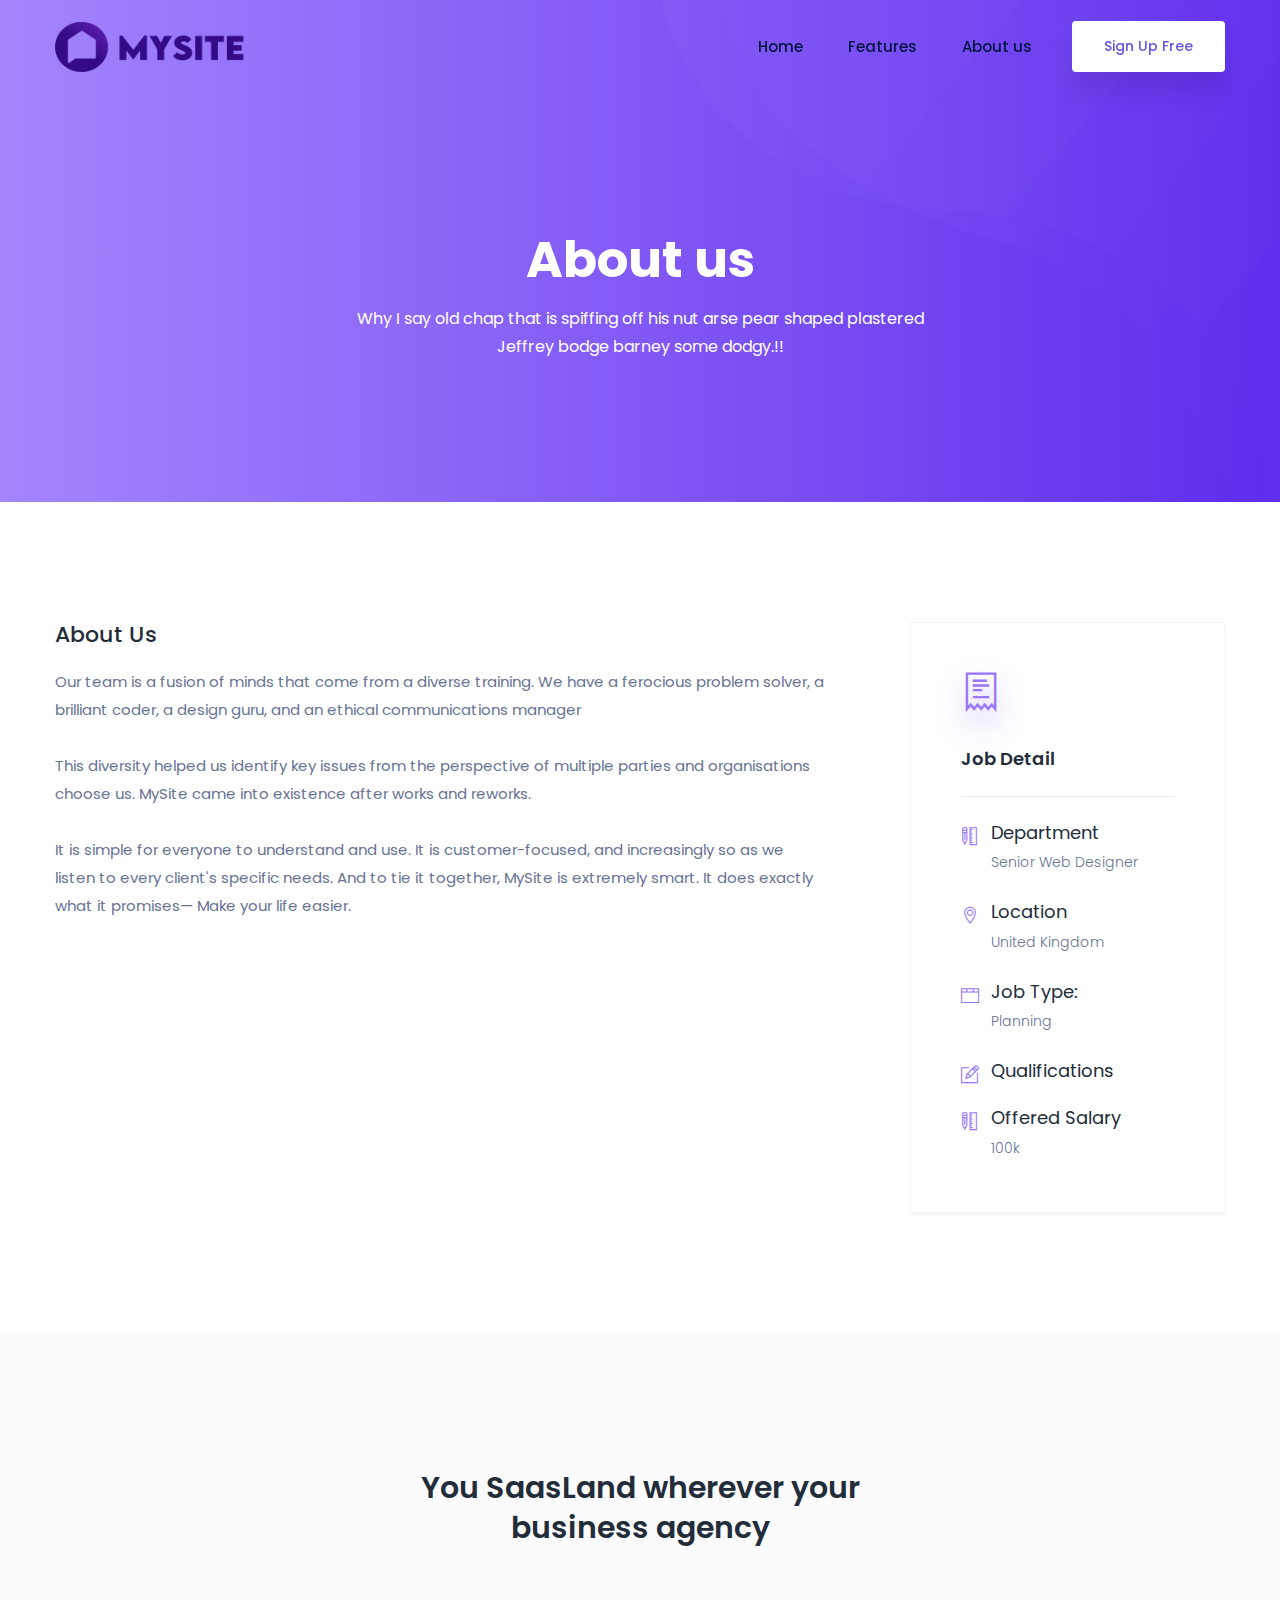
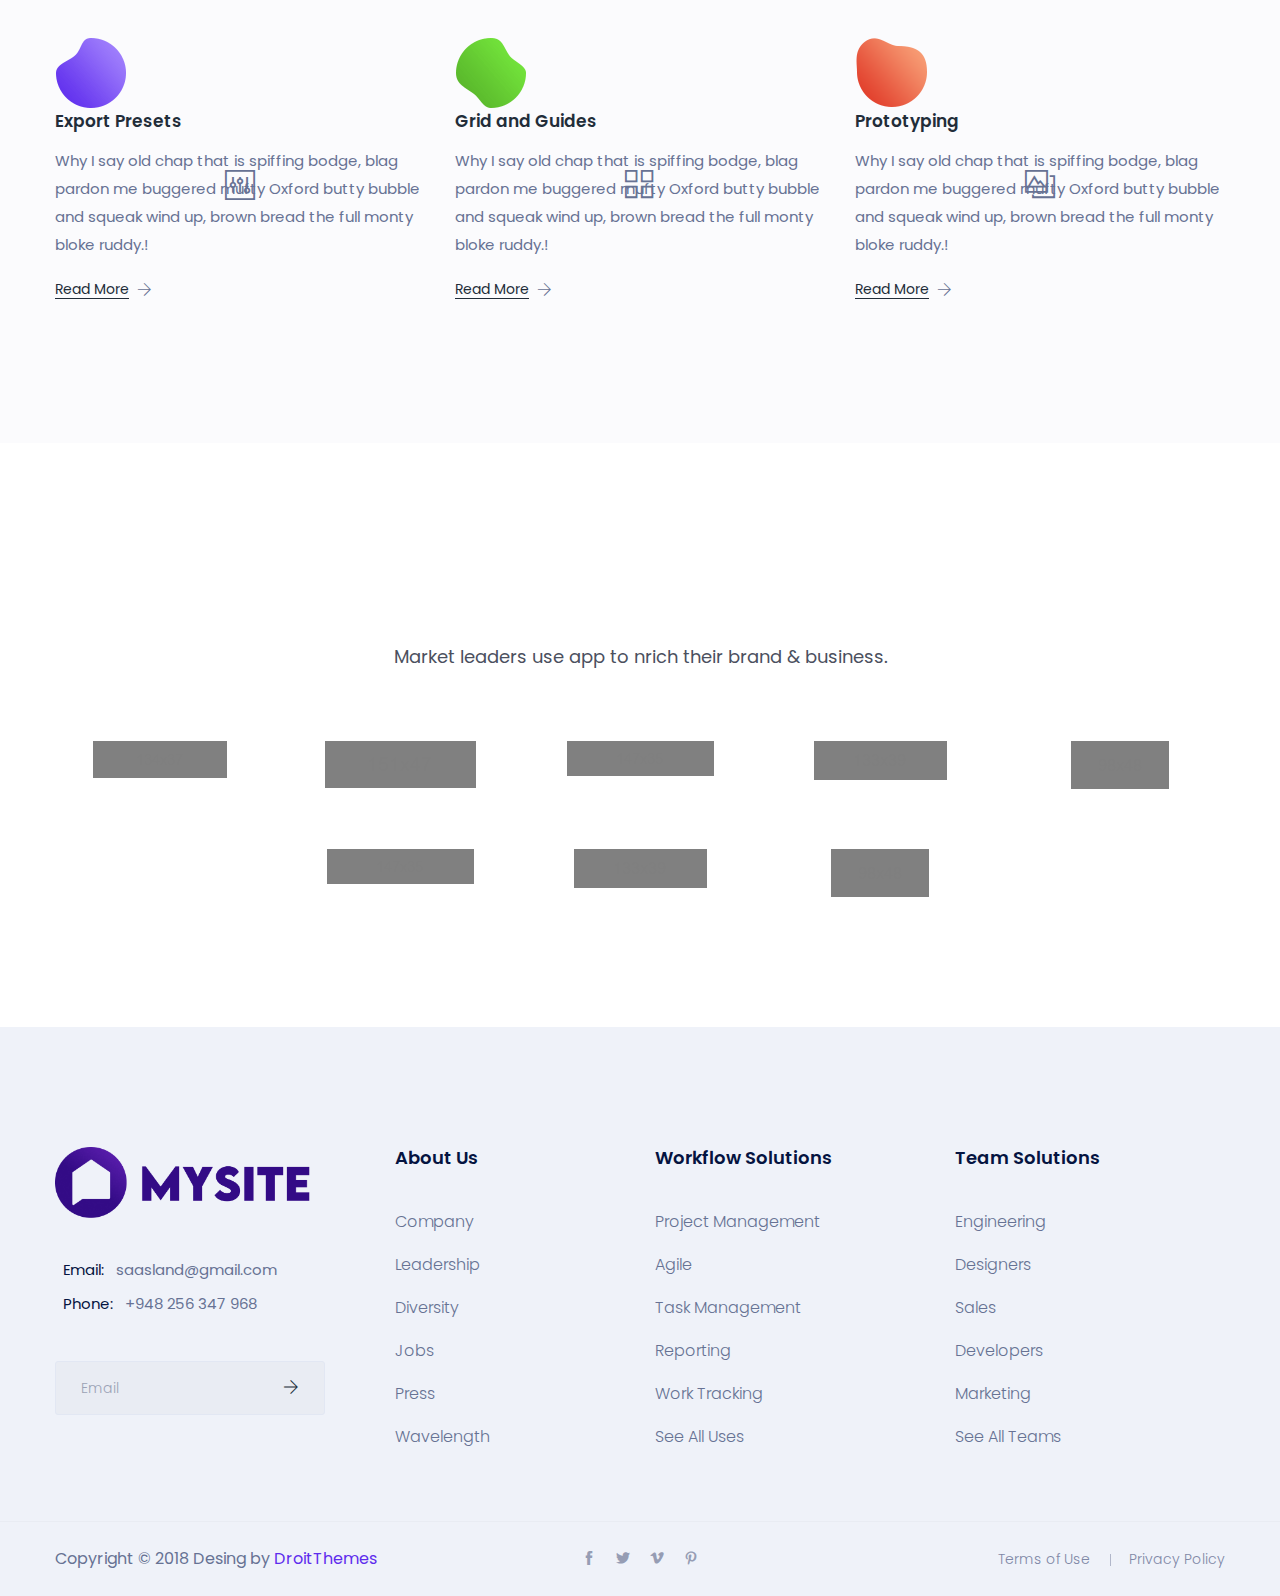
==== commit 55994e0c: "Features icon Added" ====
--- a/css/style.css
+++ b/css/style.css
@@ -445,6 +445,12 @@
 }
 .price_btn:hover {
   color: #fff;
+}
+
+.feature-icons{
+  width: 40px;
+  height: 40px;
+  line-height: 20px;
 }
 
 .slider_btn {
@@ -4202,48 +4208,62 @@
 .icon {
   width: 72px;
   height: 72px;
-  border-width: 1px;
-  border-style: solid;
+  /* border-width: 1px;
+  border-style: solid; */
   border-radius: 50%;
-  line-height: 82px;
+  line-height: 62px;
   font-size: 30px;
   text-align: center;
   transition: all 0.3s linear;
 }
-.icon.icon_3 {
-  background-color: rgba(103, 84, 226, 0.059);
-  border-color: rgba(103, 84, 226, 0.3);
-  color: #6754e2;
-}
-.icon.icon_4 {
-  color: #f91c60;
-  background-color: rgba(248, 27, 95, 0.059);
-  border-color: rgba(248, 27, 95, 0.3);
-}
+
 .s_service_item .icon.icon_1 {
   background-color: rgba(10, 188, 123, 0.059);
   border-color: rgba(10, 188, 123, 0.3);
   color: #0abc7b;
 }
 .icon.icon_1 {
-  background-color: rgba(10, 188, 123, 0.059);
-  border-color: rgba(10, 188, 123, 0.3);
-  color: red;
+  background-color: #F2EBFF;
 }
  .icon.icon_2 {
-  border-color: rgba(231, 178, 18, 0.3);
-  background-color: rgba(214, 167, 25, 0.059);
-  color: #d6a719;
+  background-color: #FFF2DC;
 }
 .icon.icon_3 {
-  background-color: rgba(103, 84, 226, 0.059);
-  border-color: rgba(103, 84, 226, 0.3);
-  color: #6754e2;
+  background-color:#FFE5E2;
 }
 .icon.icon_4 {
-  color: #f91c60;
-  background-color: rgba(248, 27, 95, 0.059);
-  border-color: rgba(248, 27, 95, 0.3);
+  background-color: #D9F5F9;
+}
+.icon.icon_5 {
+  background-color: #EBFADF;
+}
+.icon.icon_6 {
+  background-color: #FFFFB8;
+}
+.icon.icon_7 {
+  background-color: #EBF8FF;
+}
+.icon.icon_8 {
+  background-color:#FFEAF2;
+}
+.icon.why_icon1{
+  background-color:#EBFADF;
+  width:72px;
+  height: 72px;
+}
+.icon.why_icon2{
+  background-color:#D9F5F9;
+  width:72px;
+  height: 72px;
+}
+.icon.why_icon3{
+  background-color:#FFF2DC;
+  width:72px;
+  height: 72px;
+}
+
+.bottom-gap{
+  margin-bottom: 200px;
 }
 .s_service_item .icon.icon_2 {
   border-color: rgba(231, 178, 18, 0.3);
@@ -5958,22 +5978,17 @@
   margin-bottom: 90px;
 }
 .p_service_item .icon {
-  box-sizing: content-box;
-  width: 55px;
-  height: 60px;
-  position: relative;
-  margin: 0px 0px 25px;
-  font-size: 24px;
-  -webkit-border-radius: 50%/14%;
-  border-radius: 50%/14%;
-  color: white;
+    width: 72px;
+  height: 72px;
+  /* border-width: 1px;
+  border-style: solid; */
+  border-radius: 50%;
+  line-height: 62px;
+  font-size: 30px;
   text-align: center;
-  line-height: 64px;
-  -o-text-overflow: clip;
-  text-overflow: clip;
-  z-index: 1;
-}
-.p_service_item .icon:before {
+  transition: all 0.3s linear;
+}
+/* .p_service_item .icon:before {
   box-sizing: content-box;
   position: absolute;
   content: "";
@@ -5987,7 +6002,7 @@
   text-overflow: clip;
   text-shadow: none;
   z-index: -1;
-}
+} */
 .p_service_item .icon.icon_one {
   background: #7142f8;
 }
@@ -6155,8 +6170,6 @@
   margin-bottom: 30px;
 }
 .agency_service_item .icon {
-  width: auto;
-  height: auto;
   display: inline-block;
 }
 .agency_service_item .icon i {
@@ -6864,13 +6877,28 @@
 }
 
 #icon1 .seo_service_item_small:hover {
-  border-color:  #0abc7b;
+  border-color:  #330B86;
 }
 #icon2 .seo_service_item_small:hover {
-  border-color: #d6a719;
+  border-color: #FA8C16;
 }
 #icon3 .seo_service_item_small:hover {
-  border-color: #6754e2;
+  border-color: #FA541C;
+}
+#icon4 .seo_service_item_small:hover {
+  border-color: #13C2C2;
+}
+#icon5 .seo_service_item_small:hover {
+  border-color: #52C41A;
+}
+#icon6 .seo_service_item_small:hover {
+  border-color: #FADB14;
+}
+#icon7 .seo_service_item_small:hover {
+  border-color: #1890FF;
+}
+#icon8 .seo_service_item_small:hover {
+  border-color: #EB2F96;
 }
 
 .seo_service_item_full {
@@ -6987,21 +7015,36 @@
   color: #5e2ced;
 }
 #icon1 .seo_service_item:hover {
-  border-color:  #0abc7b;
+  border-color:  #330B86;
   background: #fff;
   box-shadow: 0px 50px 100px 0px rgba(64, 1, 4, 0.1), 0px -6px 0px 0px rgba(248, 99, 107, 0.004);
 }
 #icon2 .seo_service_item:hover {
-  border-color: #d6a719;
+  border-color: #FA8C16;
   background: #fff;
   box-shadow: 0px 50px 100px 0px rgba(64, 1, 4, 0.1), 0px -6px 0px 0px rgba(248, 99, 107, 0.004);
 }
 #icon3 .seo_service_item:hover {
-  border-color: #6754e2;
+  border-color: #FA541C;
   background: #fff;
   box-shadow: 0px 50px 100px 0px rgba(64, 1, 4, 0.1), 0px -6px 0px 0px rgba(248, 99, 107, 0.004);
 }
-
+#icon4 .seo_service_item:hover {
+  border-color: #13C2C2;
+  background: #fff;
+  box-shadow: 0px 50px 100px 0px rgba(64, 1, 4, 0.1), 0px -6px 0px 0px rgba(248, 99, 107, 0.004);
+}
+
+#icon5 .seo_service_item:hover {
+  border-color: #52C41A;
+  background: #fff;
+  box-shadow: 0px 50px 100px 0px rgba(64, 1, 4, 0.1), 0px -6px 0px 0px rgba(248, 99, 107, 0.004);
+}
+#icon6 .seo_service_item:hover {
+  border-color:#FADB14;
+  background: #fff;
+  box-shadow: 0px 50px 100px 0px rgba(64, 1, 4, 0.1), 0px -6px 0px 0px rgba(248, 99, 107, 0.004);
+}
 /*=========== case_studies_area css ==========*/
 .case_studies_slider .owl-dots {
   margin-top: 40px;
--- a/css/responsive.css
+++ b/css/responsive.css
@@ -95,7 +95,7 @@
         left: -720px;
     }
     .company_widget img,.protype_img{
-        max-width: 100%;
+         max-width: 100%;
     }
     .p_feature_item .p_feture_img_one {
          margin-right: -20px; 
@@ -4331,7 +4331,7 @@
         display: none;
     }
     .h_features_item{
-        padding-right: 0;+
+        padding-right: 0;
     }
     .h_price_body .h_p_list .h_price_item{
         position: relative;
@@ -5694,6 +5694,9 @@
 }
 
 @media (max-width:450px){
+    .header_area{
+        width: 350px;
+    }
     .price_tab{
         max-width: 100%;
         border-radius: 3px;
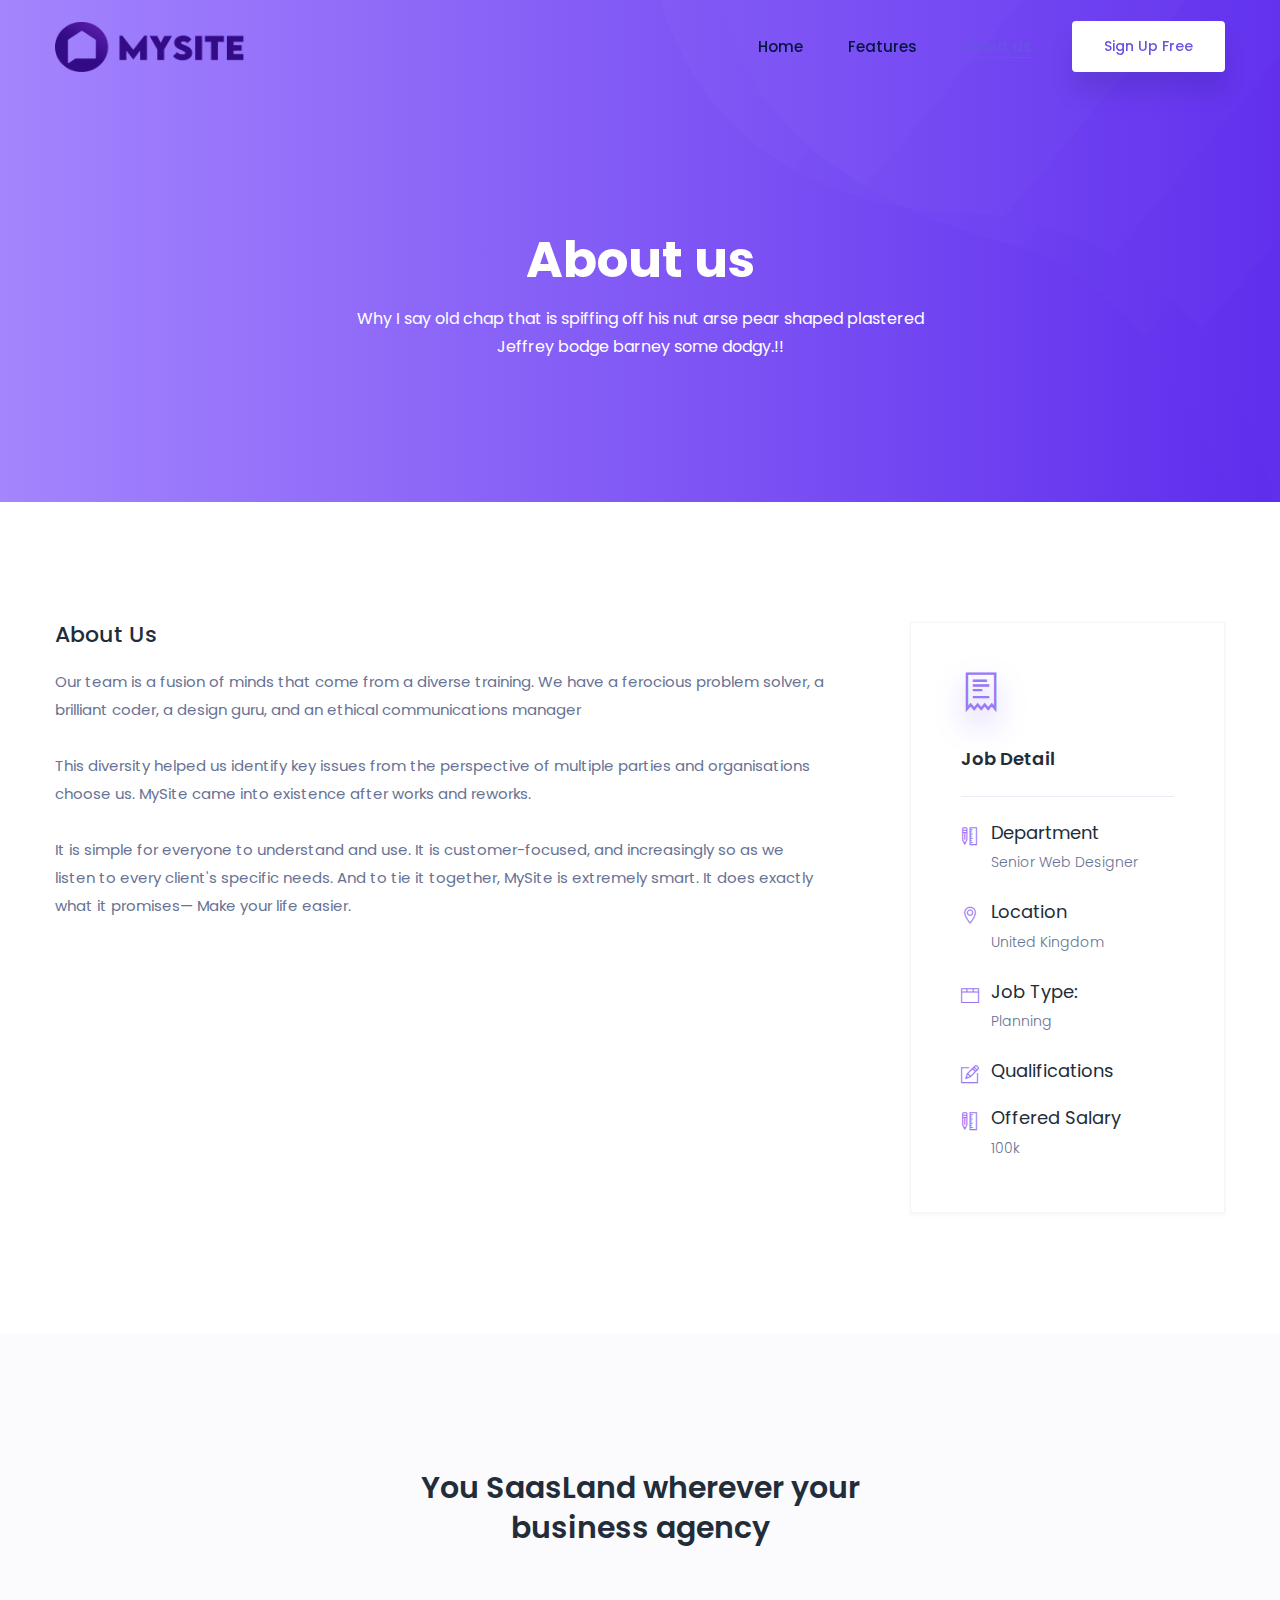
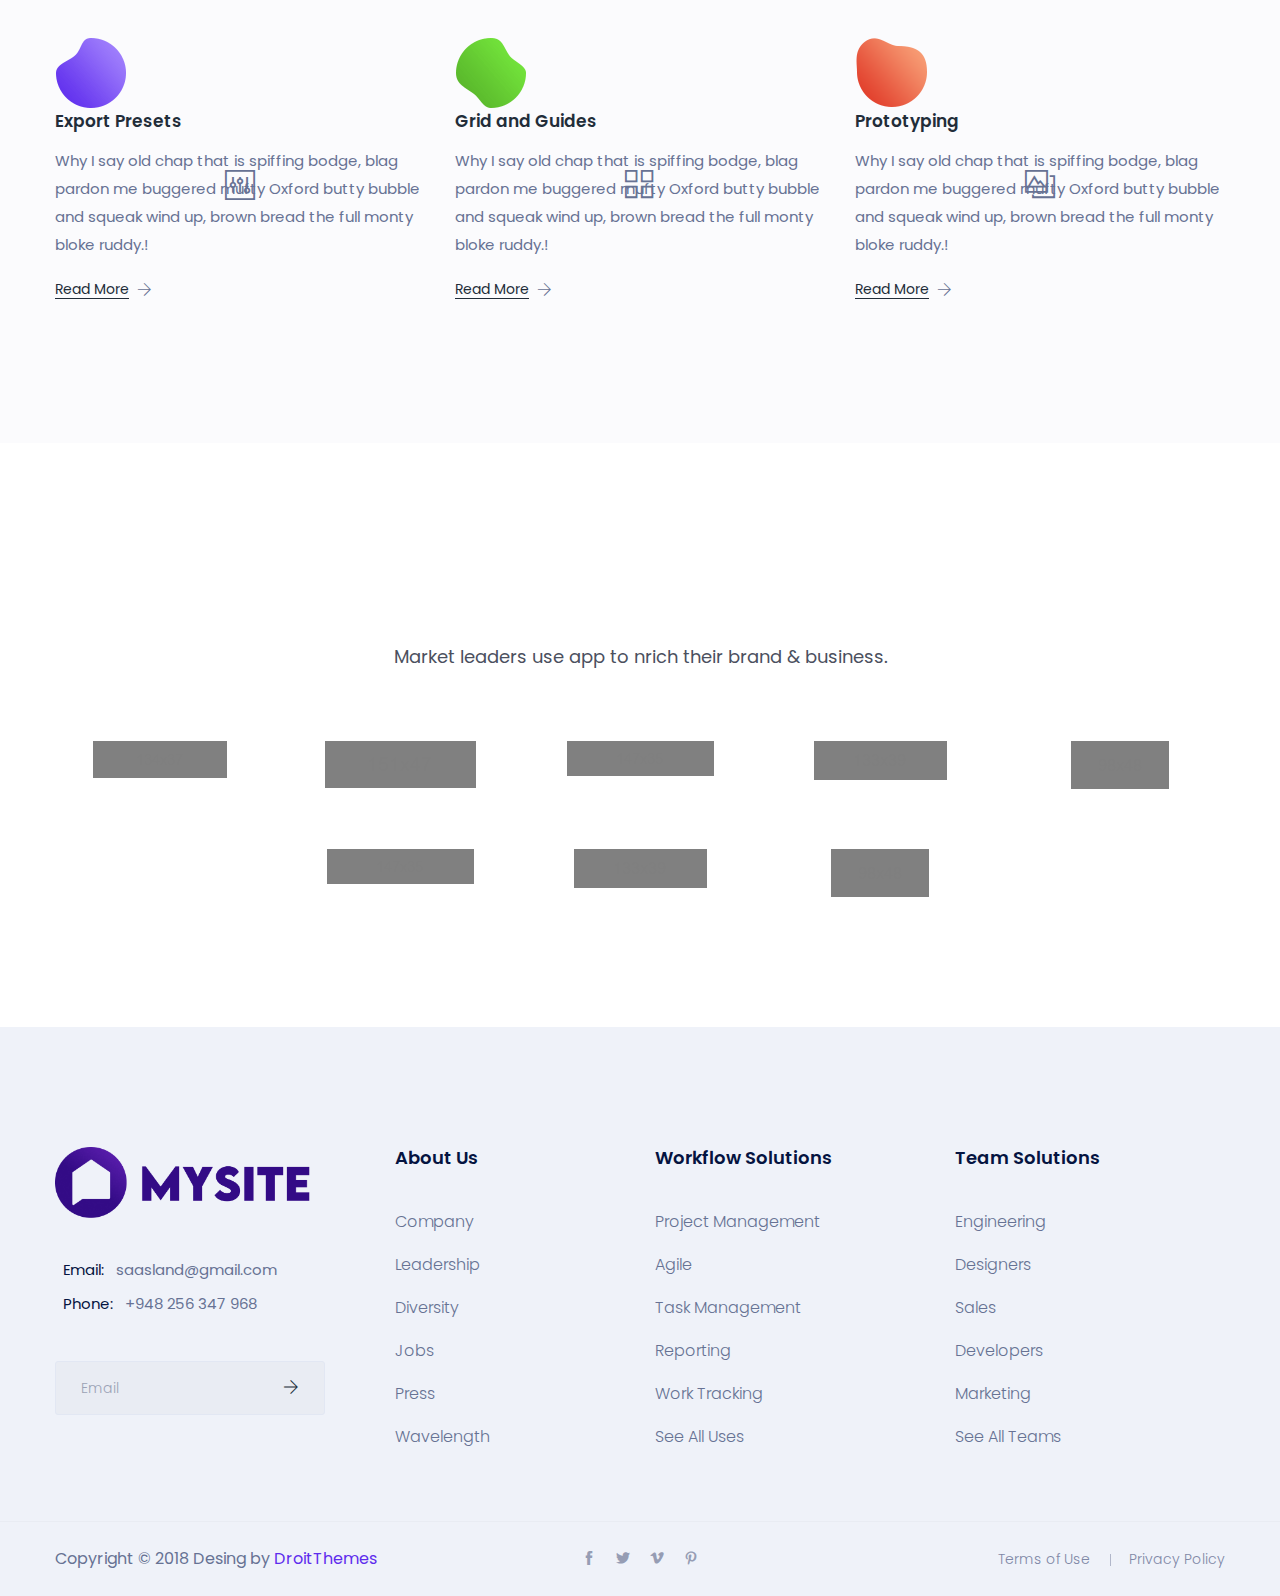
==== commit 1d2f2b5d: "Mobile Responsive Navbar Corrected" ====
--- a/about.html
+++ b/about.html
@@ -90,17 +90,20 @@
                     </button>
                   <div class="collapse navbar-collapse" id="navbarSupportedContent">
                     <ul class="navbar-nav ml-auto menu">
-                        <li class="dropdown submenu nav-item"><a title="Pages" class="dropdown-toggle nav-link" role="button" aria-haspopup="true" aria-expanded="false" href="home.html">Home</a>
+                        <li class="nav-item">
+                            <a class="nav-link dropdown-toggle" href="home.html" role="button">Home</a>
                         </li>
-                        <li class="dropdown submenu nav-item"><a title="Pages" class="dropdown-toggle nav-link" role="button" aria-haspopup="true" aria-expanded="false" href="home-erp.html">Features</a>
+                        <li class="nav-item"><a title="Pages" class="nav-link" role="button" href="home-erp.html">Features</a>
                         </li>
-                        <li class="dropdown submenu nav-item"><a title="Pages" class="dropdown-toggle nav-link" role="button" aria-haspopup="true" aria-expanded="false" href="about.html">About us</a>
-                        </li>
-                                </ul>
-                            </div>
+                        <li class="nav-item active"><a title="Pages" class="nav-link" role="button" href="#">About us</a>
                         </li>
                     </ul>
                     <a class="btn_get btn_hover hidden-sm" href="#get-app">Sign Up Free</a>
+                    </div>
+                    </li>
+                        
+                    </ul>
+                    
                 </div>
             </div>
         </nav>
--- a/css/style.css
+++ b/css/style.css
@@ -842,7 +842,12 @@
   width: 0;
   transition: 0.7s 0.3s allcubic-bezier(0.1, 0.1, 0.1, 1);
 }
-
+.whyus-top{
+  margin-top: 20px;
+}
+.icon2width,.icon5width{
+  width: 85px;
+}
 @keyframes spinner {
   to {
     transform: rotateZ(360deg);
--- a/css/responsive.css
+++ b/css/responsive.css
@@ -4537,10 +4537,21 @@
     }
 }
 
+@media only screen and (max-width: 380px){
+    .seo_service_item_small .icon.icon_2, .icon.icon_4, .icon.icon_7{
+      width: 94px;
+  }
+  .seo_service_item_small .icon.icon_8{
+      width: 82.7px;
+  }
+  
+}
+
 @media only screen and (max-width: 480px) {
   .gridimage {
     display: none;
   }
+  
   .seo_service_item_full{
      margin-left: 0px;
      width: 100%;
@@ -4550,6 +4561,35 @@
   .seo_service_item_full p{
      margin-right: 0px;
   }
+  .seo_service_item_full h4{
+     font-size: 20px;
+     margin-top: 10px;
+  }
+  #Budget .seo_service_item_full h4,#Finance .seo_service_item_full h4,#Bidding .seo_service_item_full h4{
+    margin-top: 20px;  
+}
+
+ .seo_service_item .icon.icon_2,.icon.icon_4{
+     width:75px;
+ }
+  .seo_service_item_full .icon.icon_2{
+      width: 95px;
+  }
+  .seo_service_item_full .icon.icon_3{
+      width: 85px;
+  }
+  .seo_service_item_full .icon.icon_8{
+      width: 78px;
+  }
+  .seo_service_item_full .icon.icon_7{
+      width: 90px;
+  }
+  .seo_service_item_full .icon.icon_8 .feature-icons{
+      margin-bottom: 8px;
+ }
+ .top-margin{
+     margin-top: 100px;
+ }
   .aligncontent{
     display: flex;
     flex-direction: column;
@@ -4588,7 +4628,12 @@
   }
 }
 
-
+/* @media (max-width:480px){
+  .animation-preloader{
+    max-width: 100%;
+    margin-left: 0px;
+  }
+} */
 @media (min-width:480px) and (max-width: 776px){
  .seo_service_item_full{
      margin-left: 0px;
